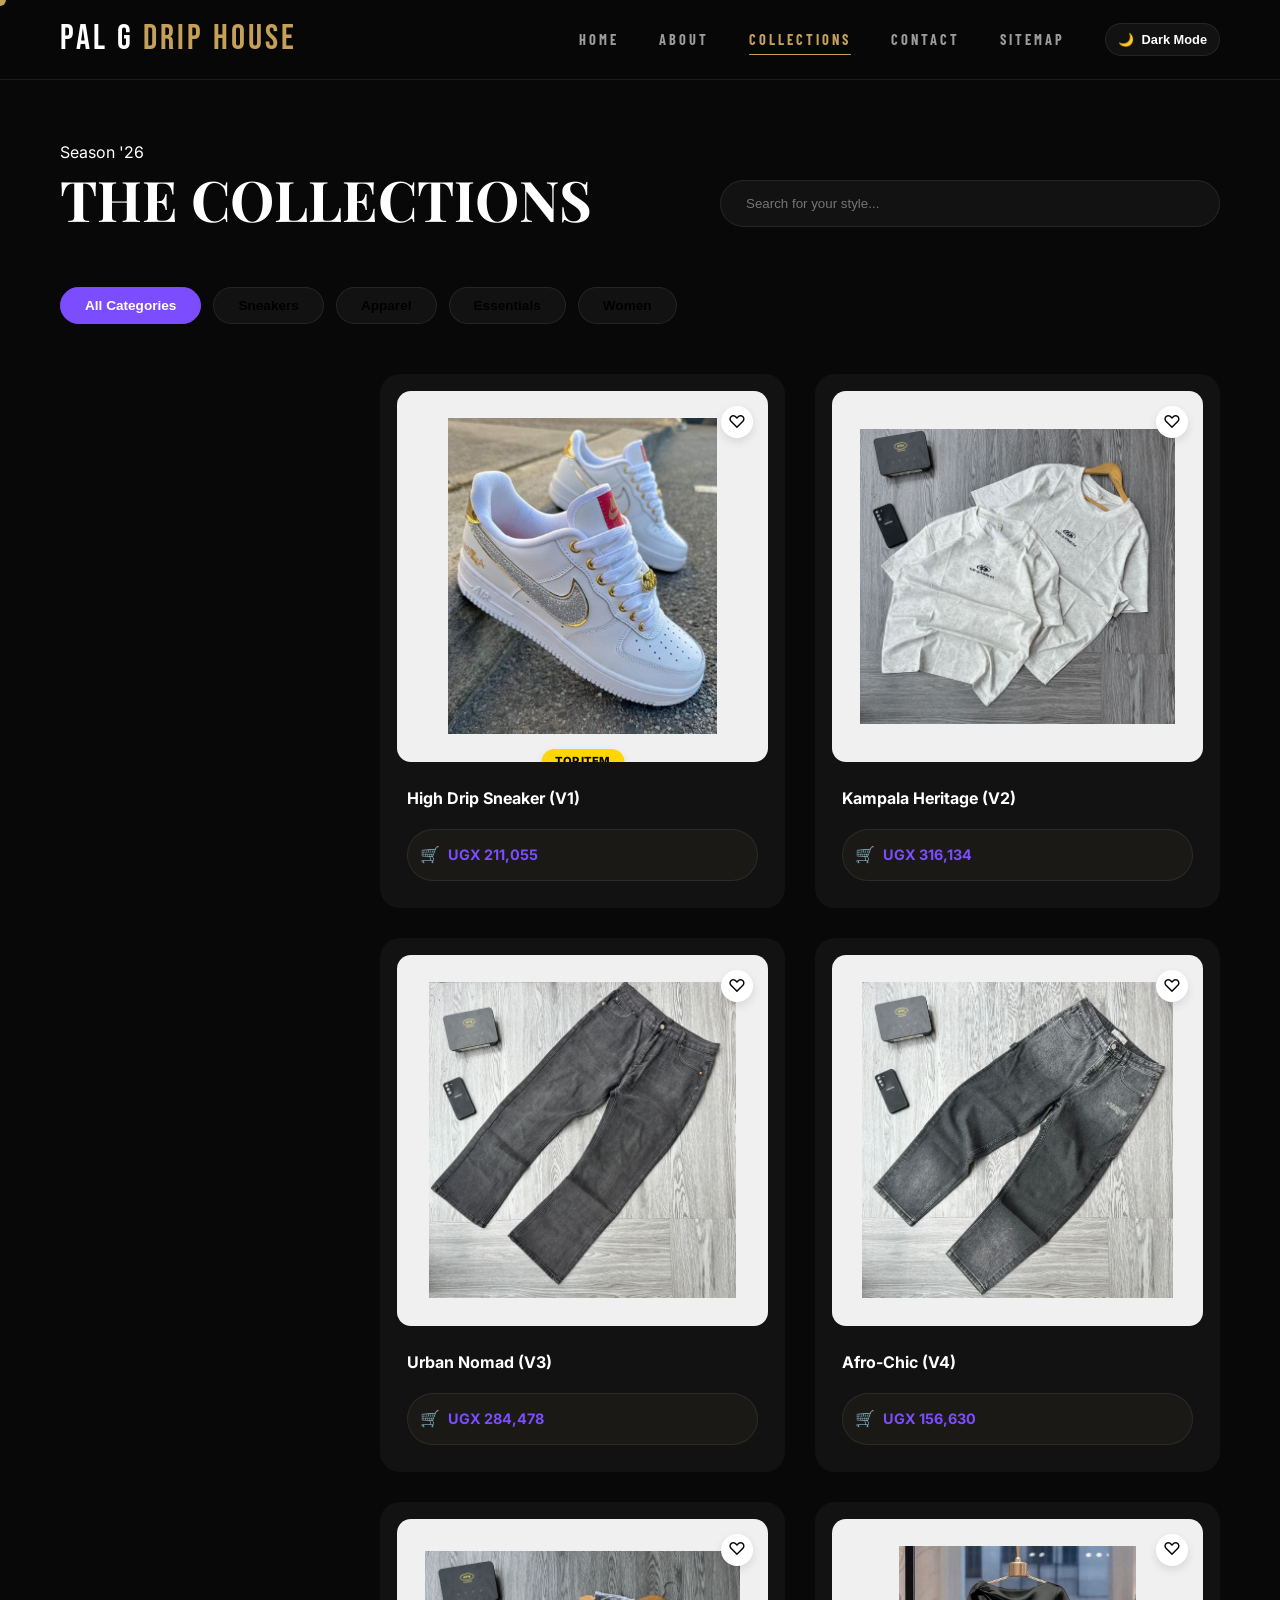
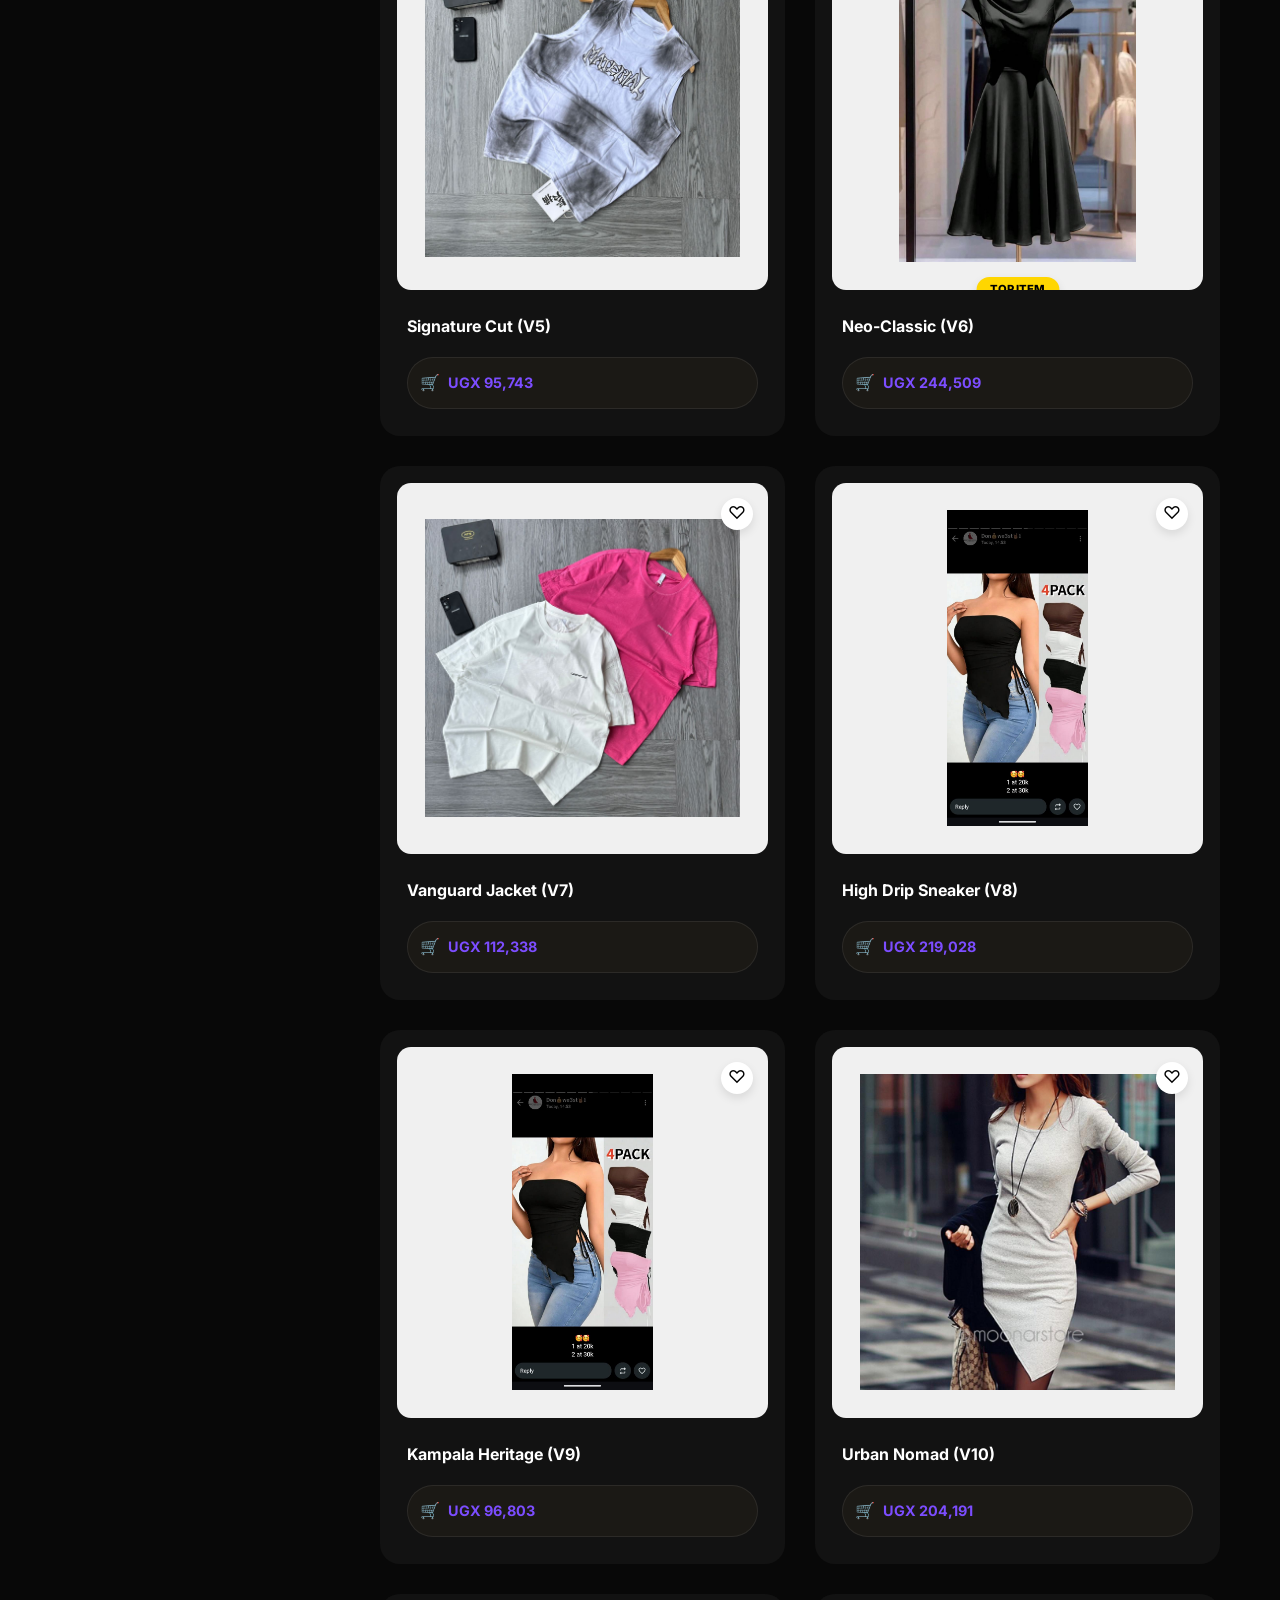
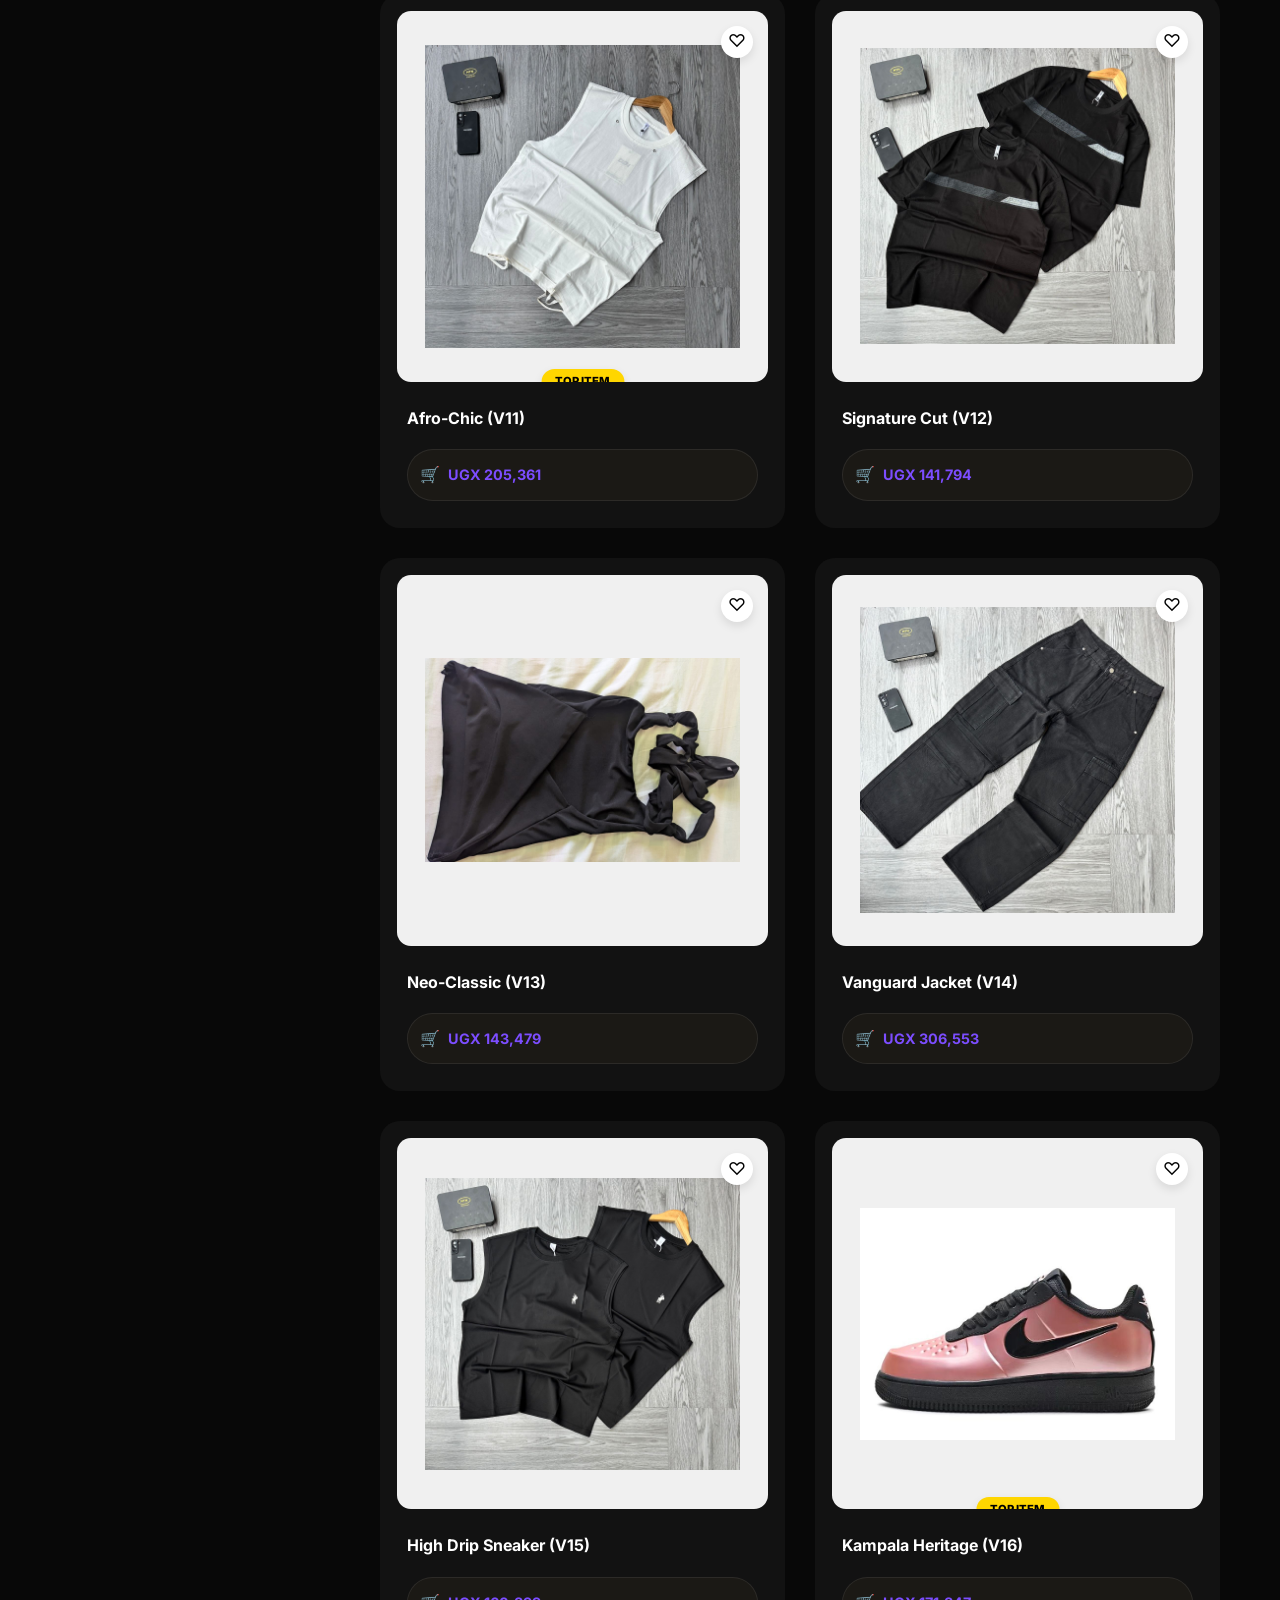
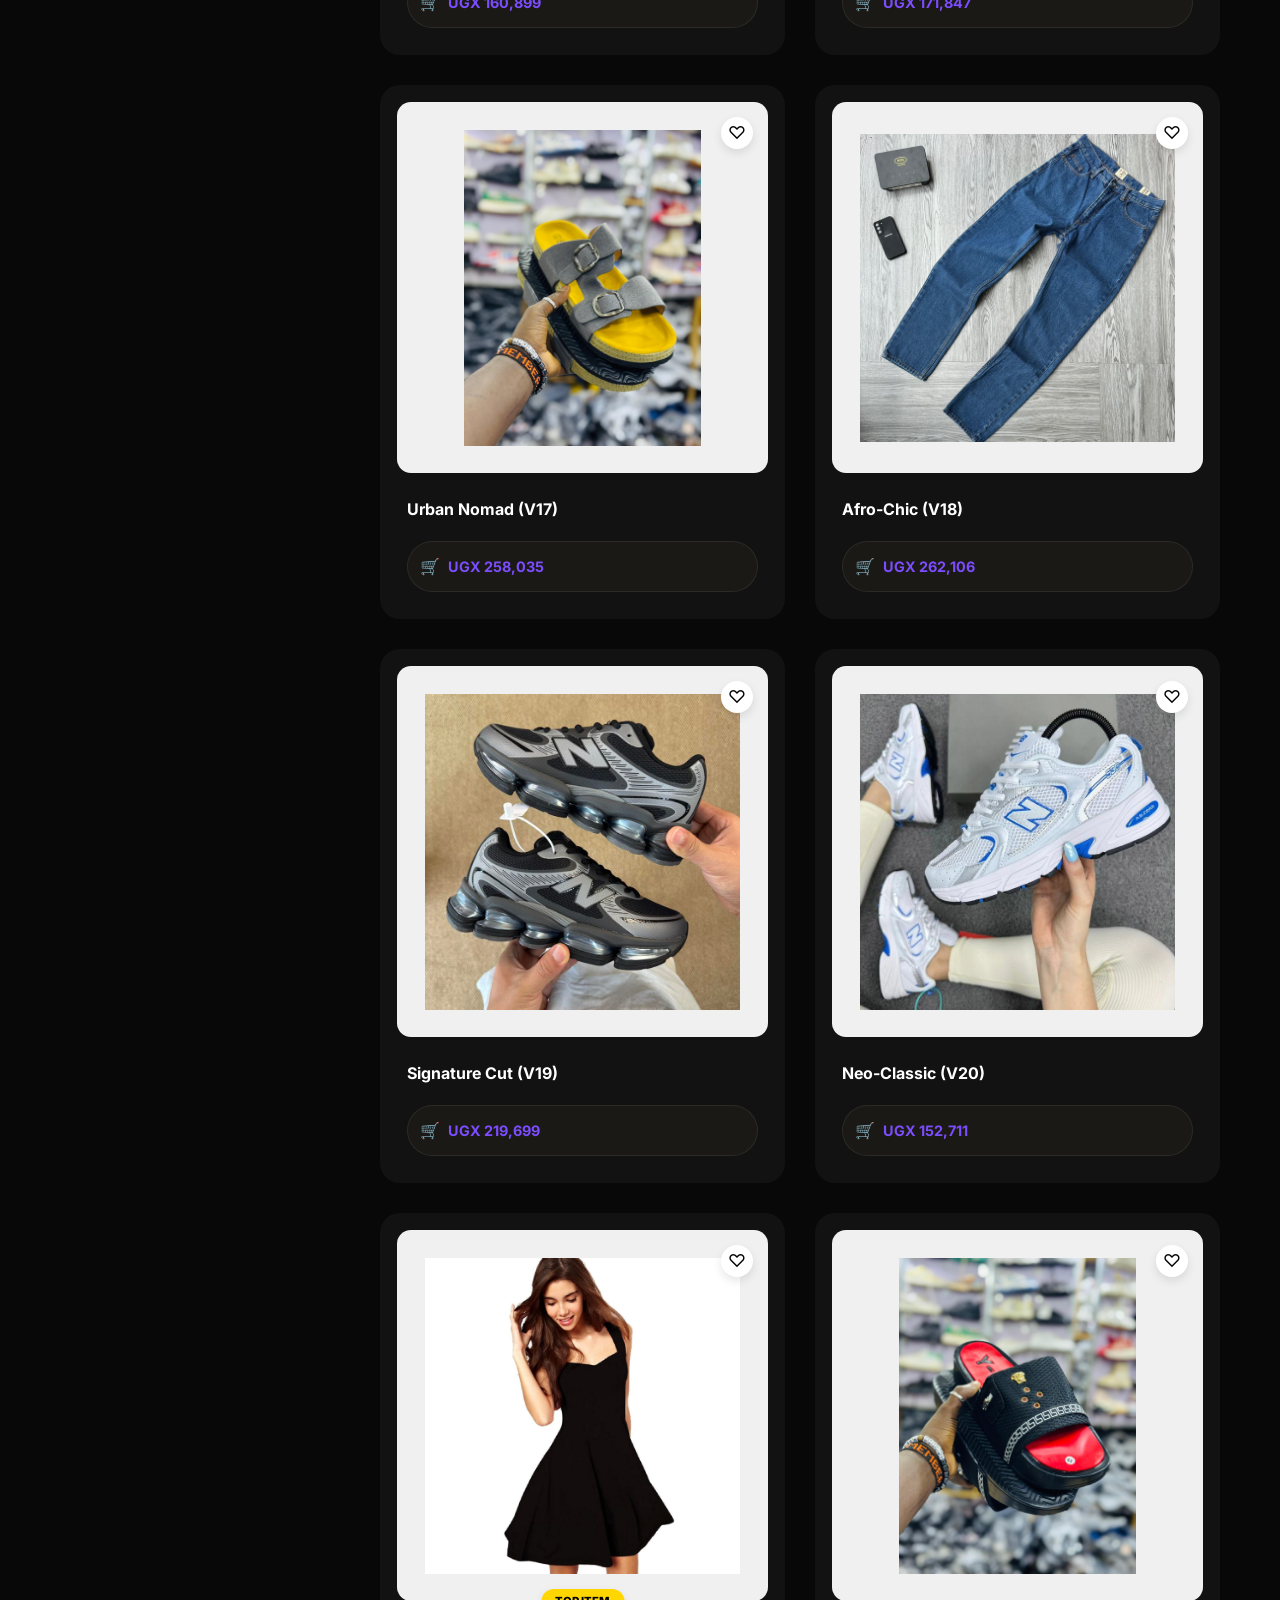
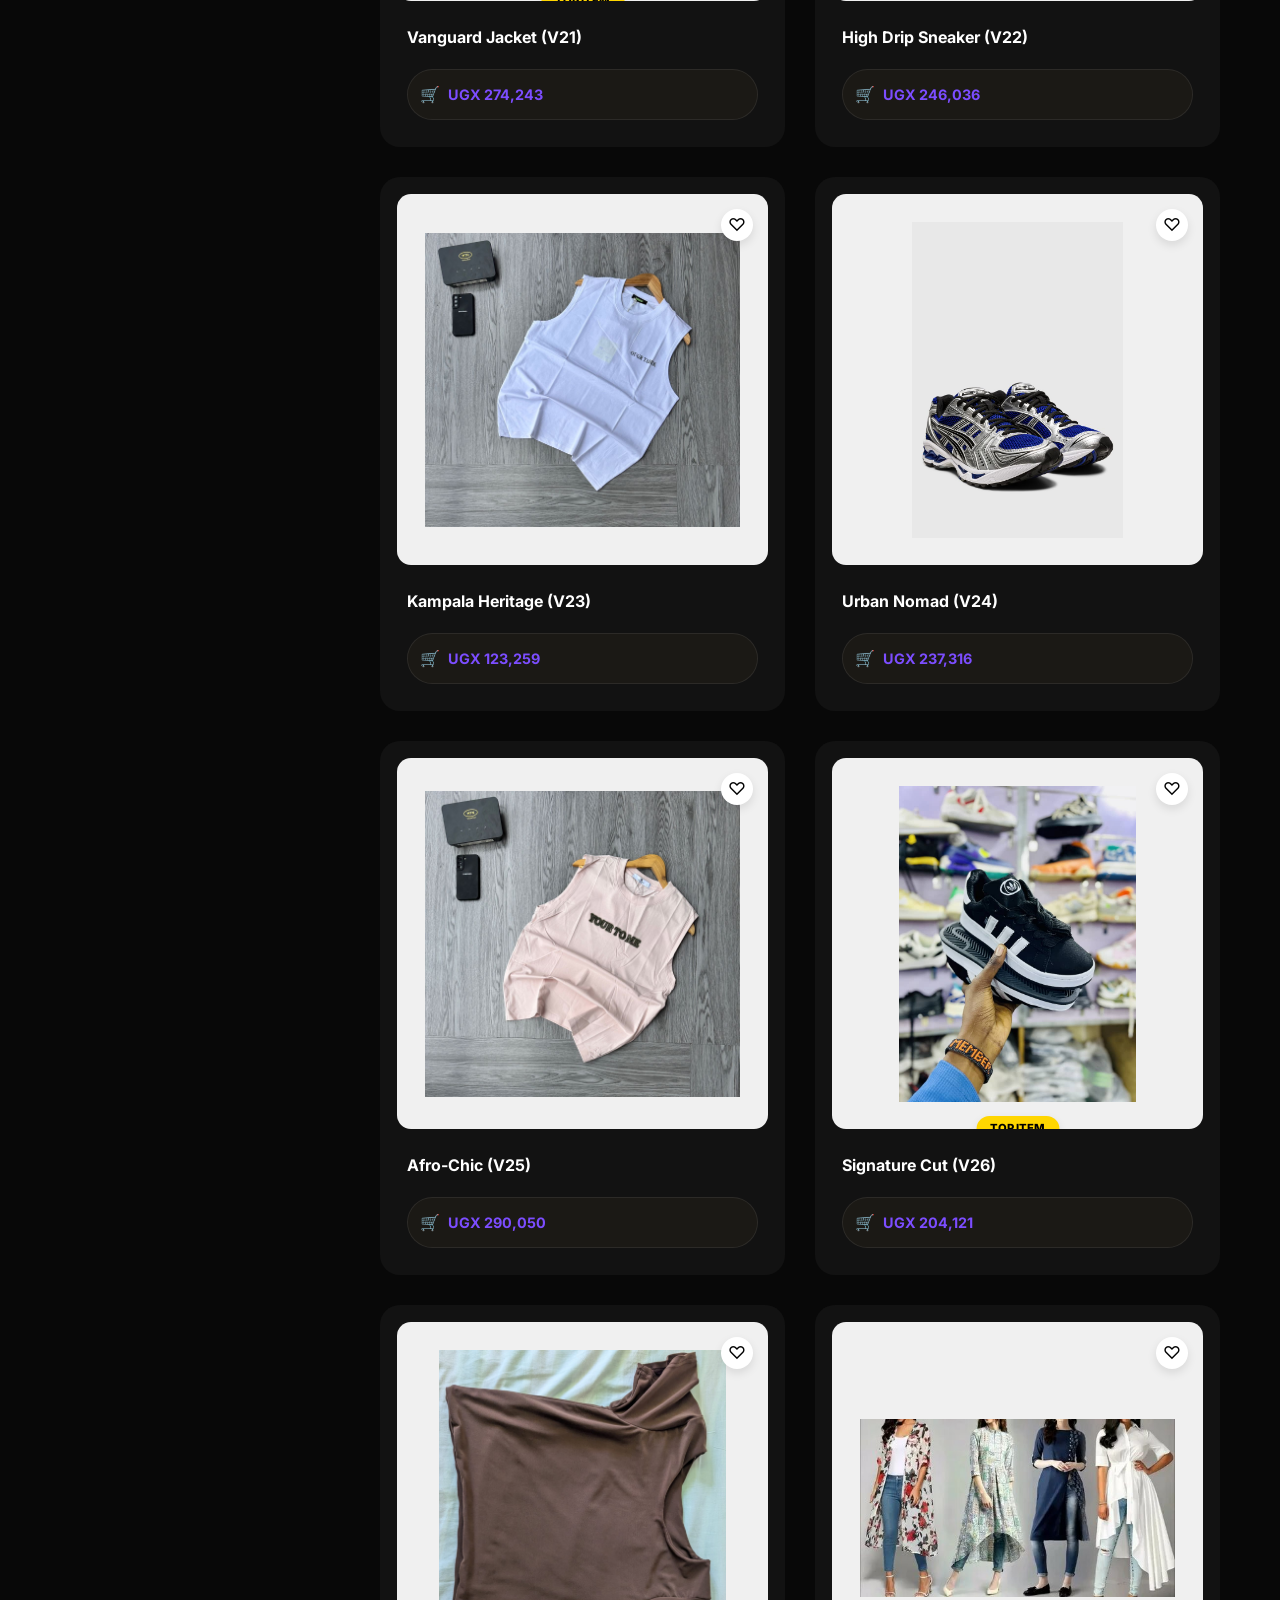
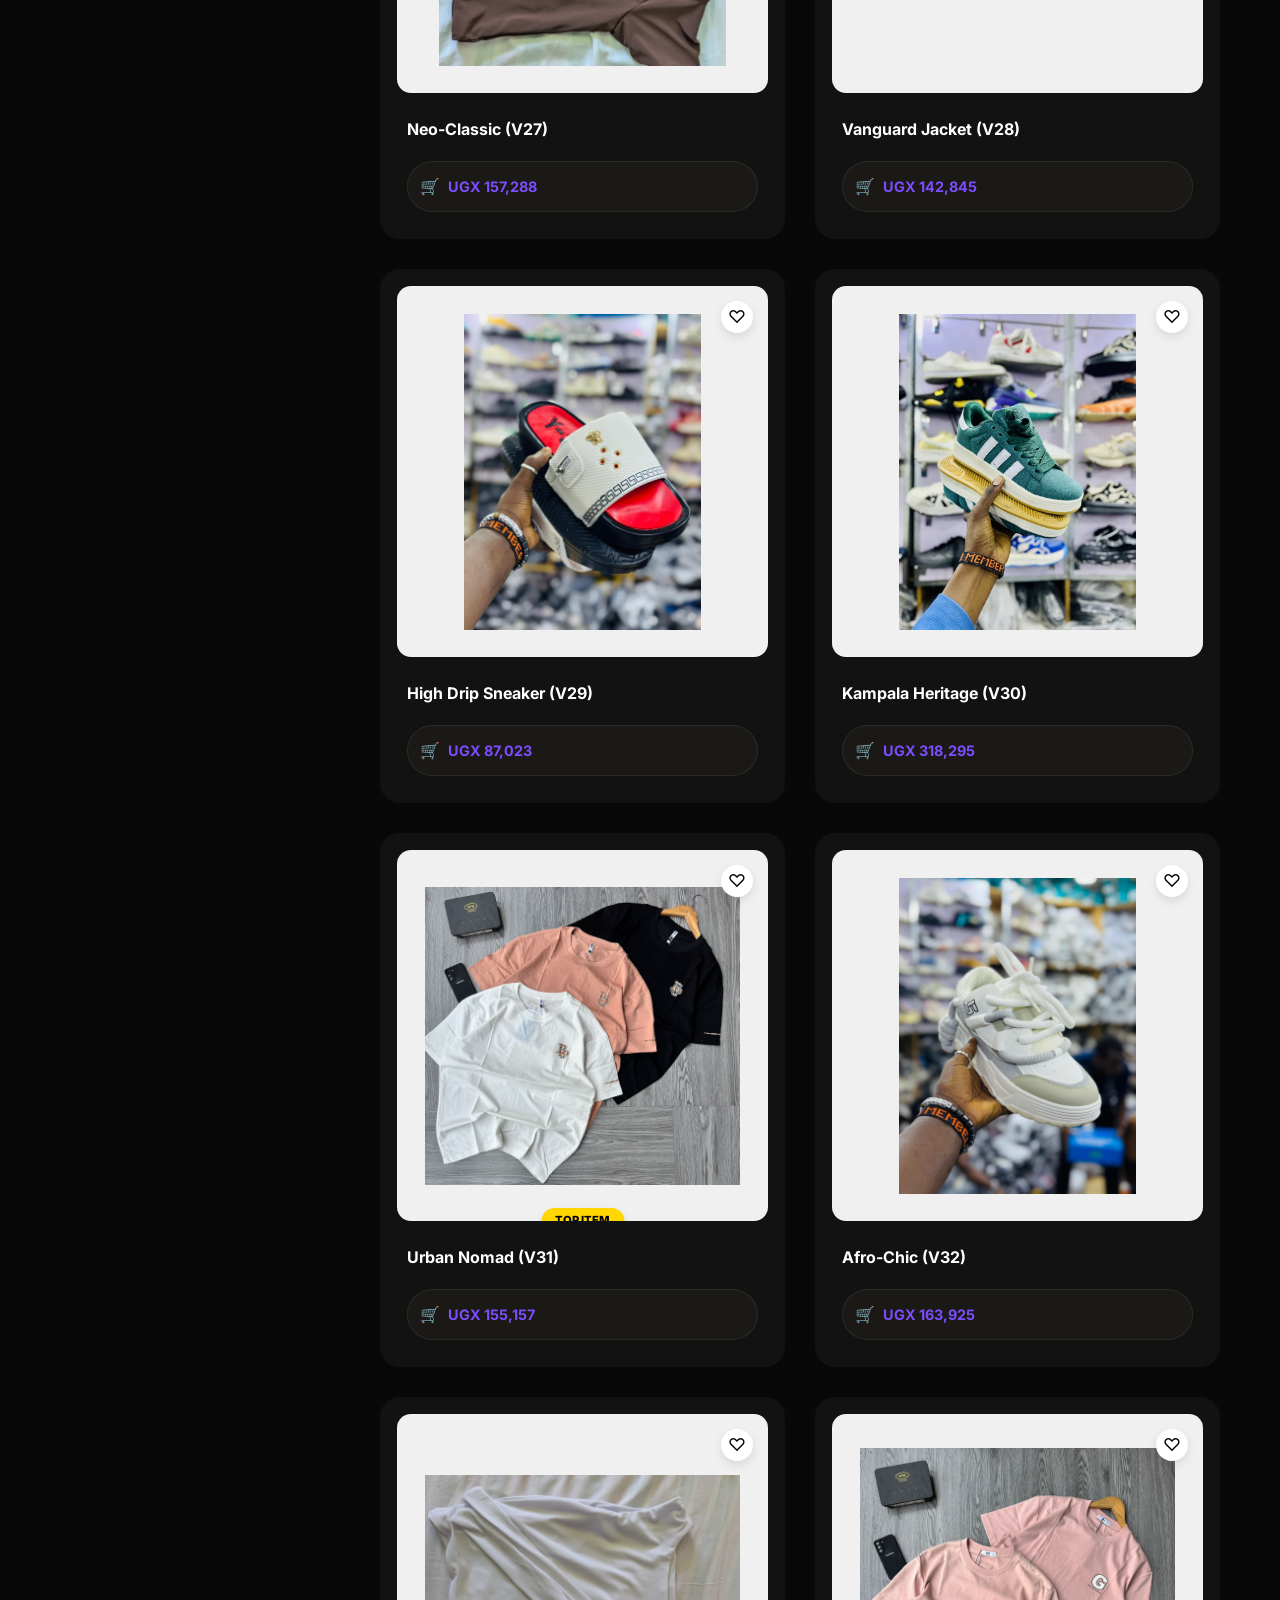
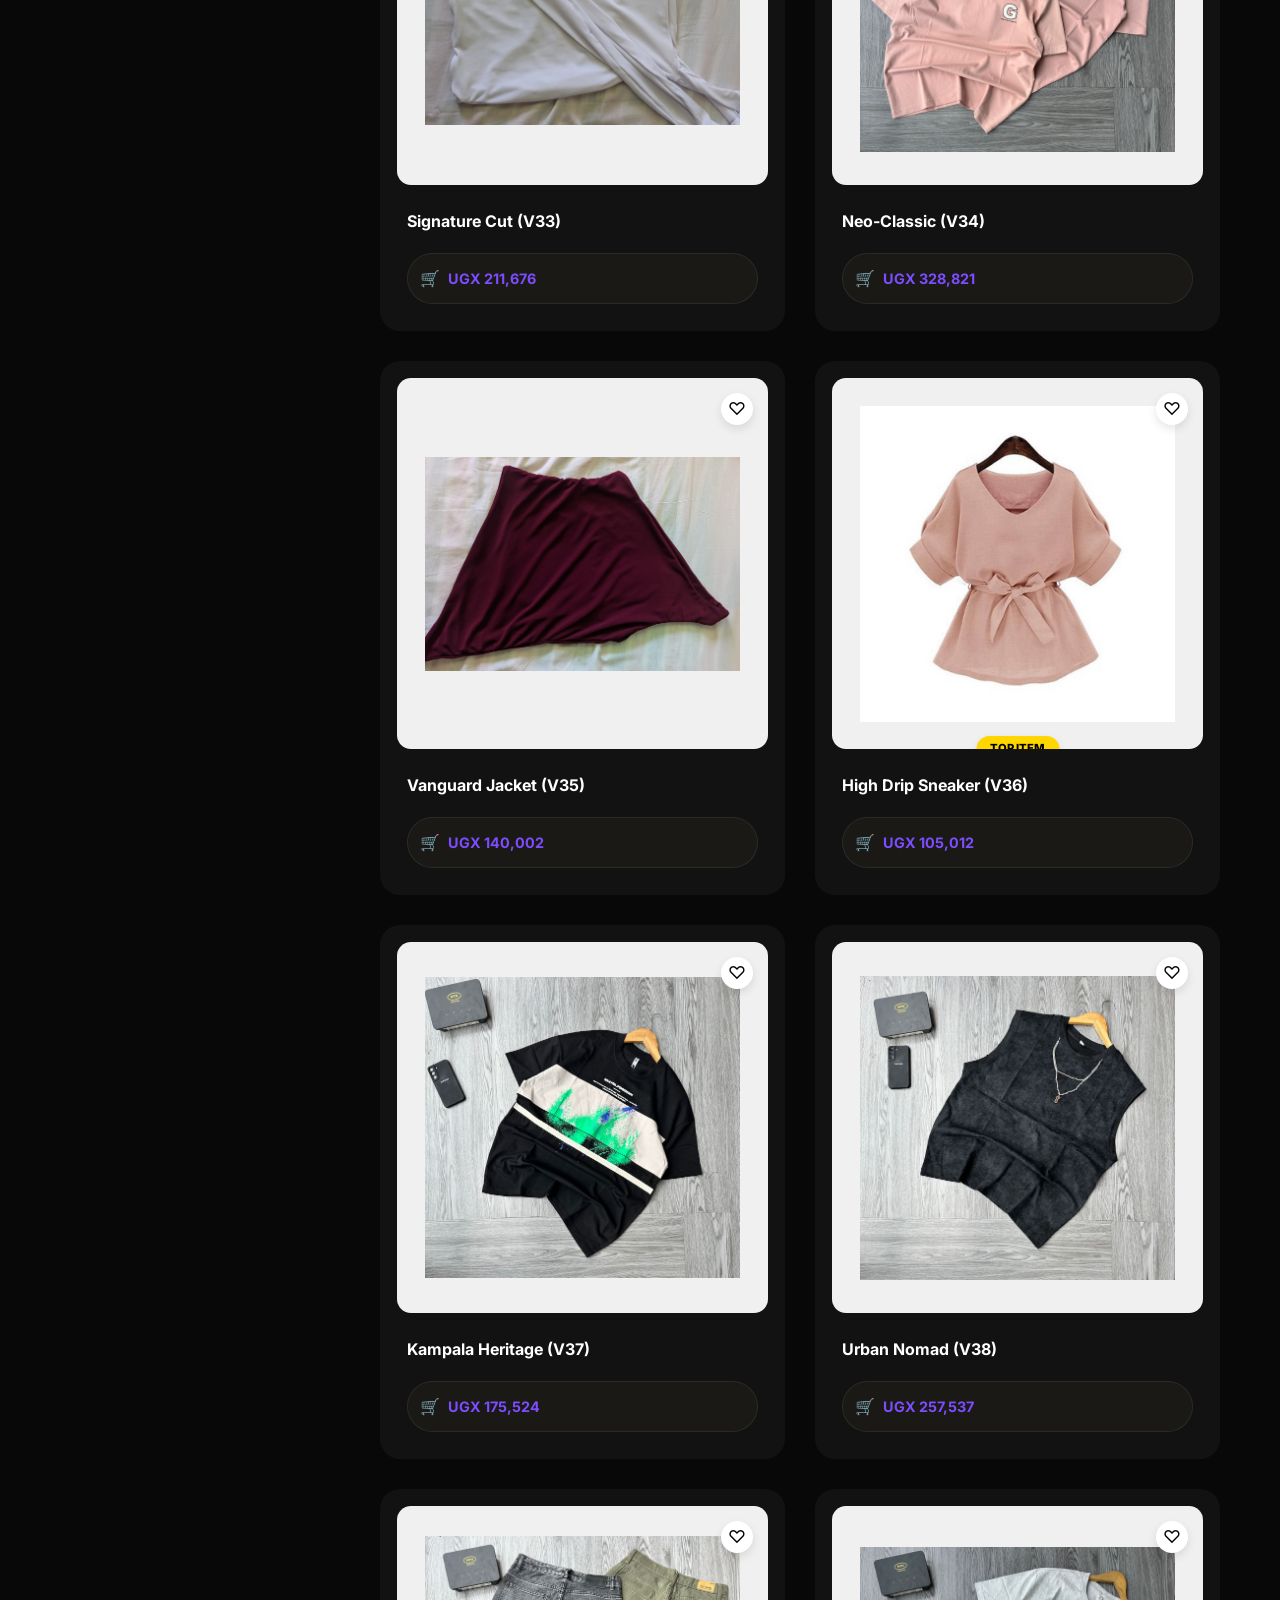
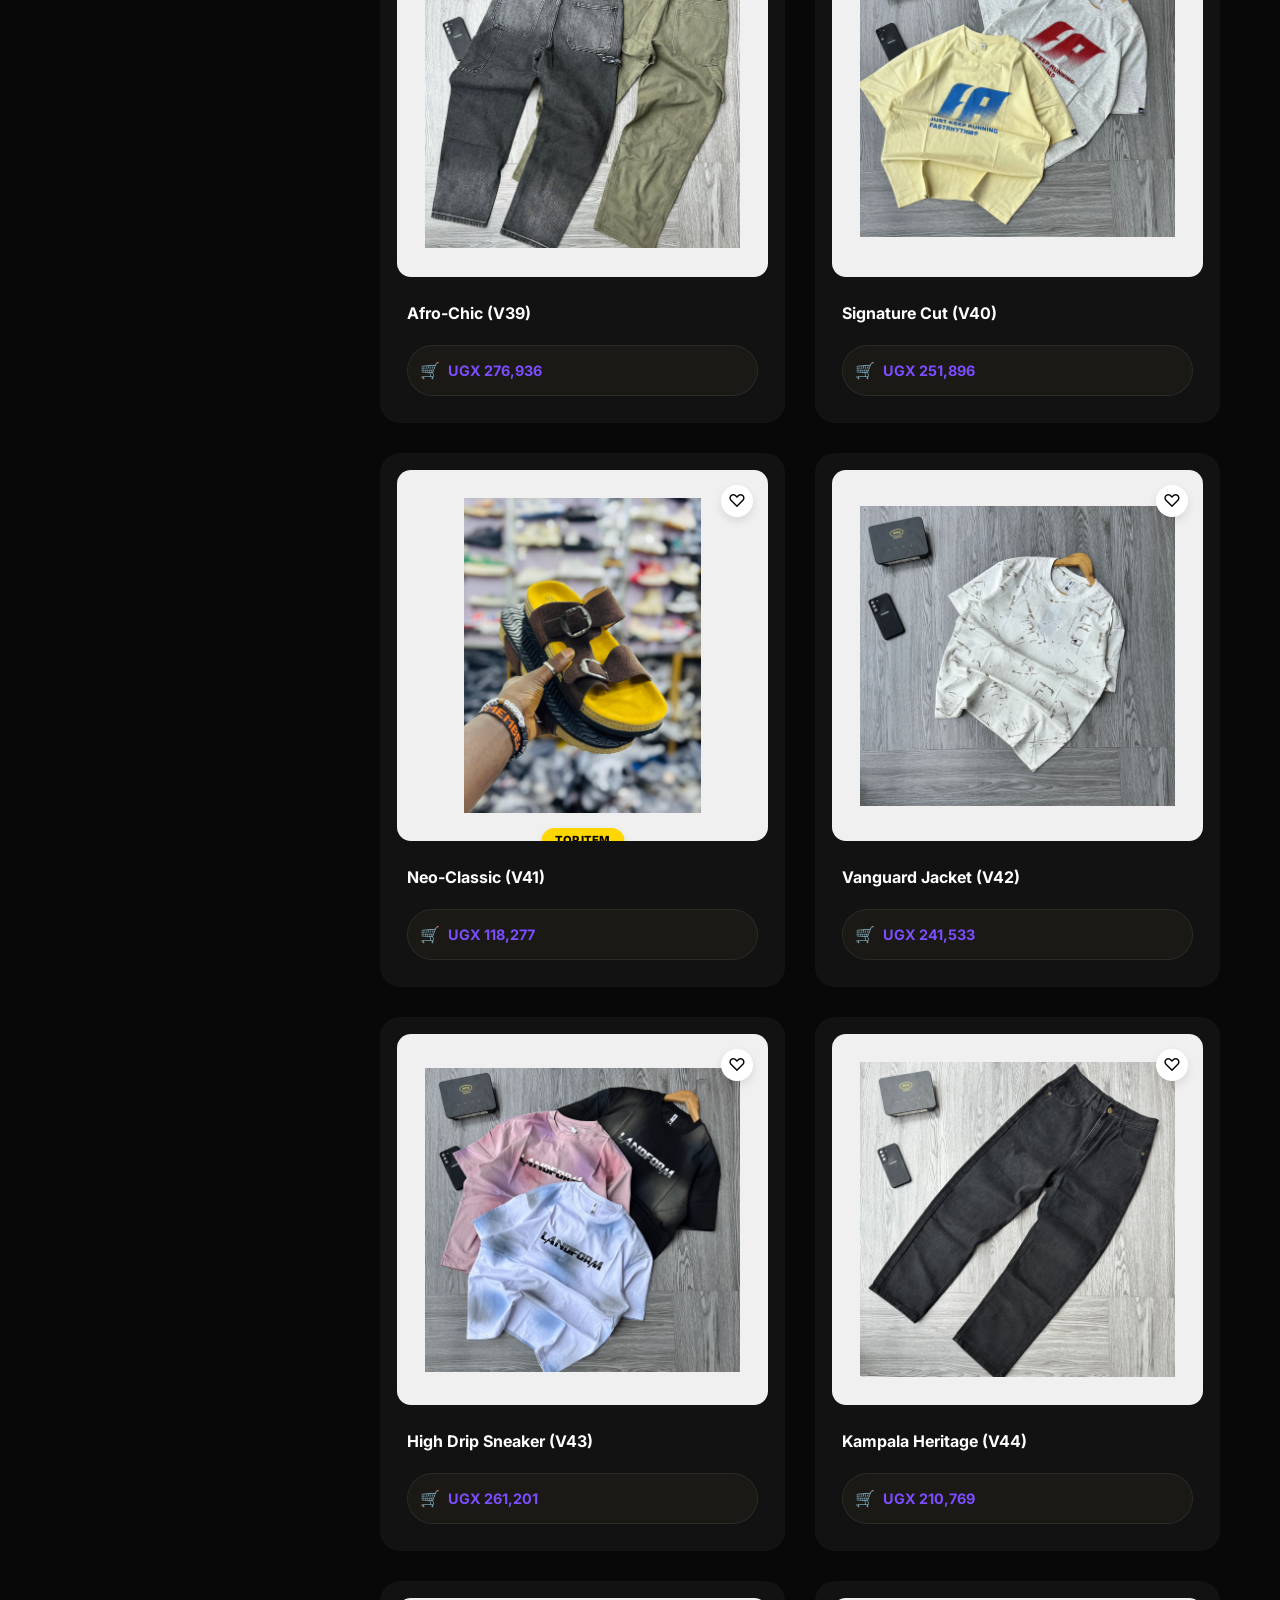
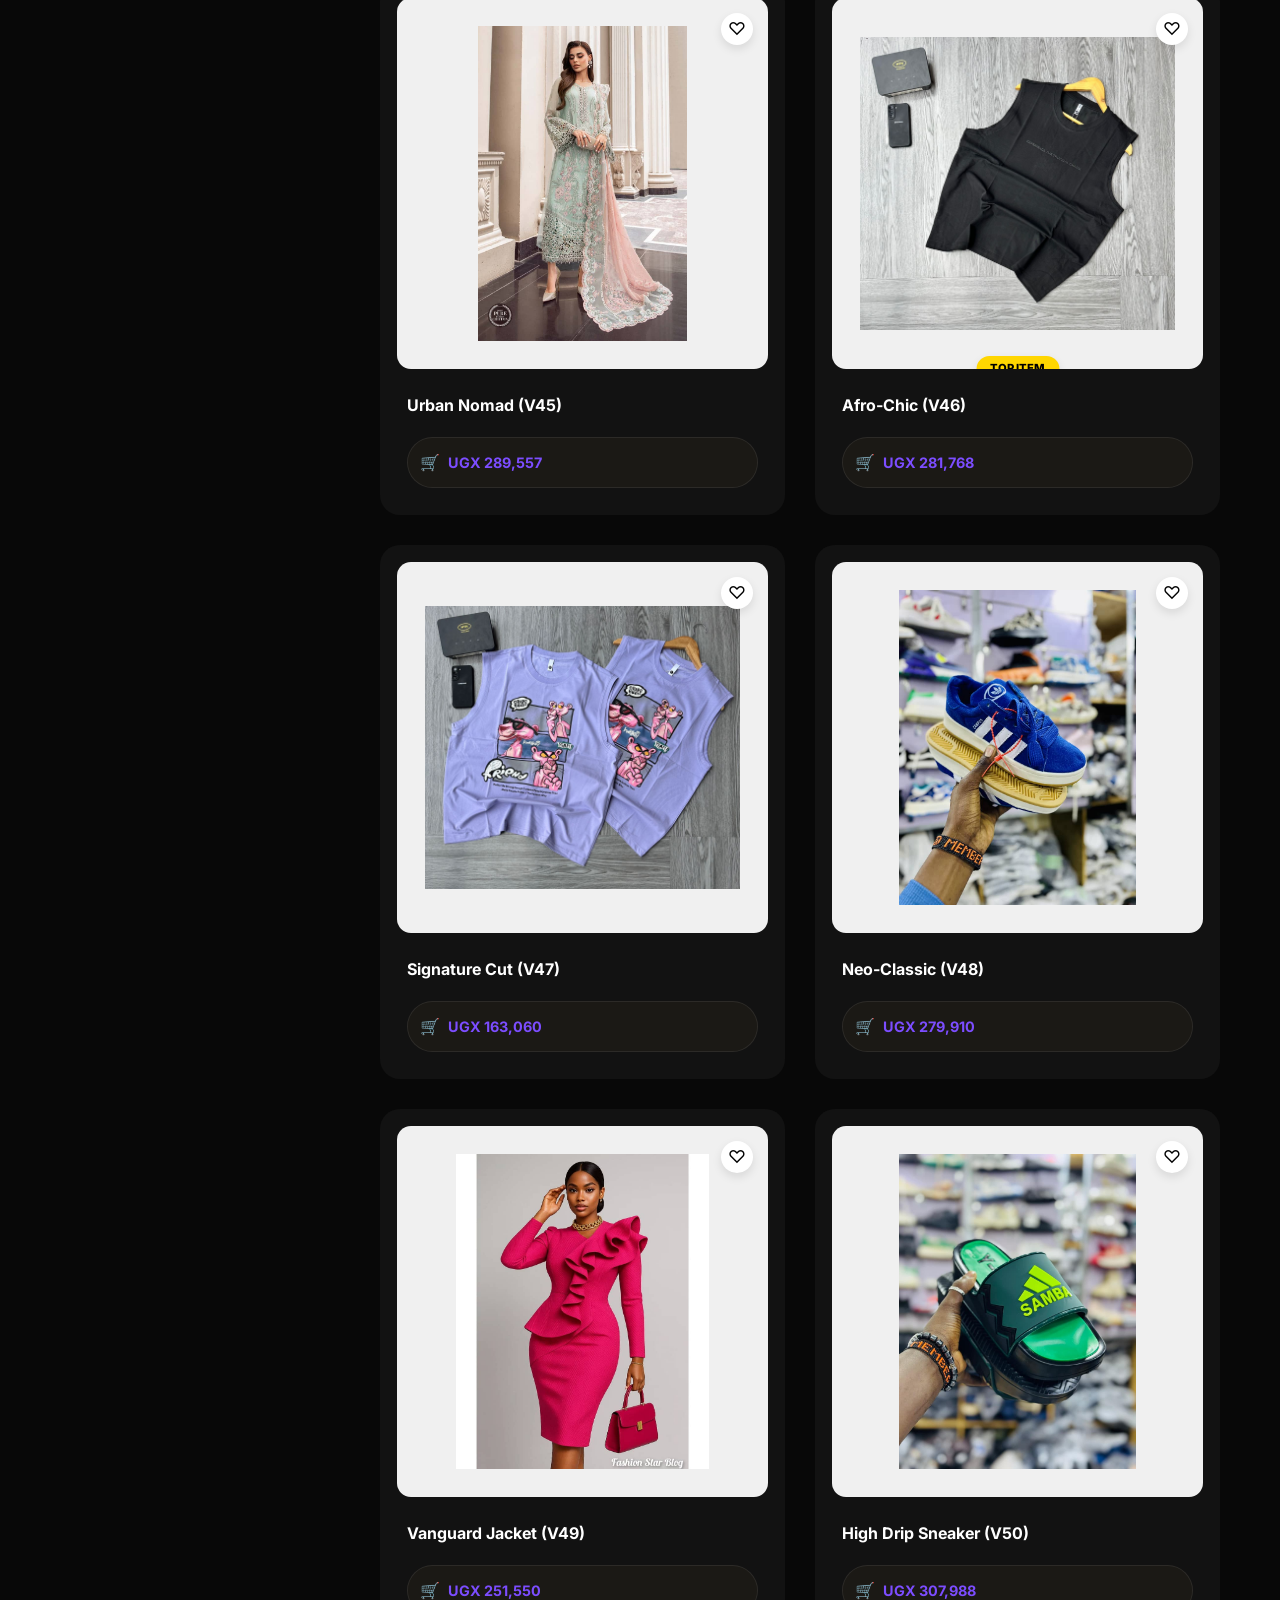
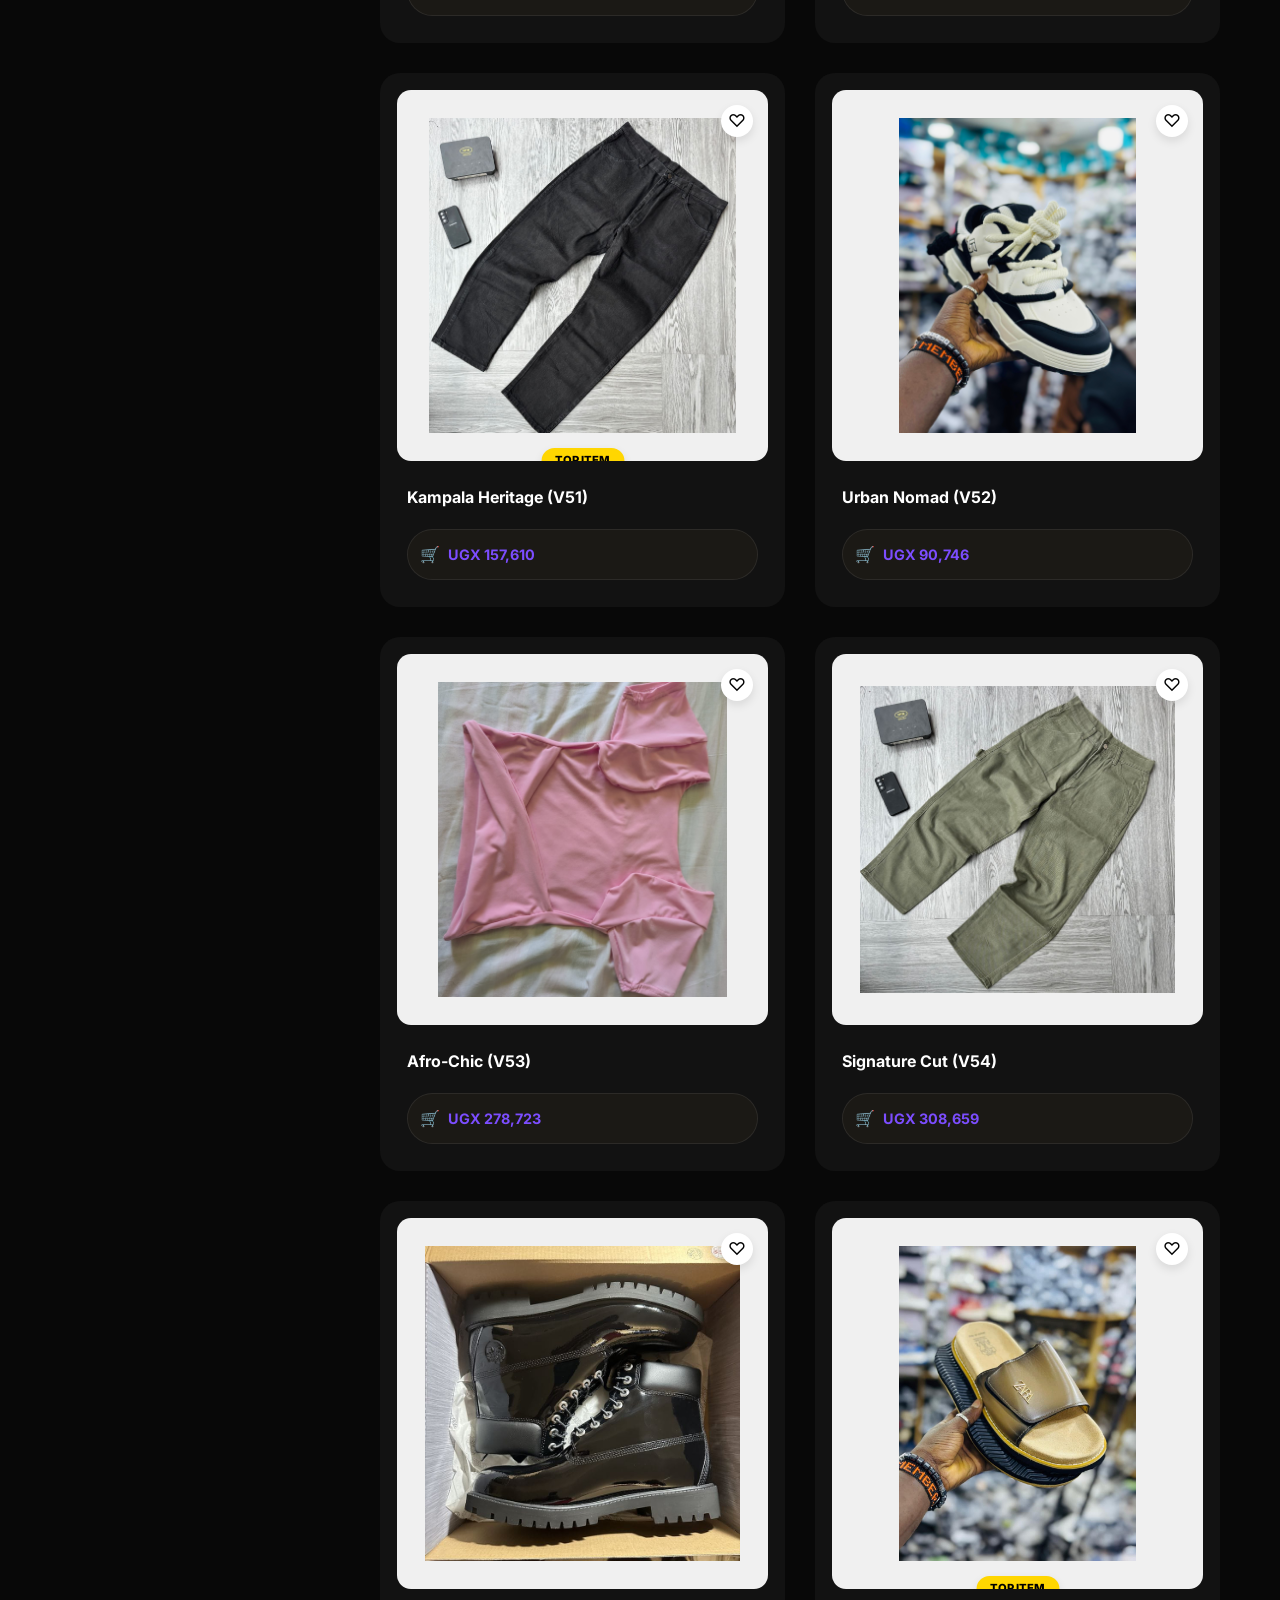
==== collections.html @ 9dc48319 "Initial commit: Premium Luxury Revamp with Theme Switcher and Modern Collection Grid" ====
<!DOCTYPE html>
<html lang="en">
<head>
  <meta charset="UTF-8" />
  <meta name="viewport" content="width=device-width, initial-scale=1.0"/>
  <title>The Collections | Pal G Drip House</title>
  <link rel="stylesheet" href="style.css">
</head>
<body>

<div class="cursor" id="cursor"></div>

<nav>
  <a href="index.html" class="nav-logo">PAL G <span>DRIP HOUSE</span></a>
  <div class="nav-links">
    <a href="index.html">Home</a>
    <a href="about.html">About</a>
    <a href="collections.html" class="active">Collections</a>
    <a href="contact.html">Contact</a>
    <a href="sitemap.html">Sitemap</a>
    <button id="theme-toggle" class="theme-switch">🌙 Dark Mode</button>
  </div>
</nav>

<header class="page-header" style="padding: 140px 60px 0; text-align: left;">
  <div class="reveal">
    <div style="display: flex; justify-content: space-between; align-items: flex-end; gap: 40px; flex-wrap: wrap;">
      <div>
        <div class="section-label" style="margin-bottom: 5px;">Season '26</div>
        <h1 style="font-family: 'Playfair Display', serif; font-size: 3.5rem; line-height: 1;">THE COLLECTIONS</h1>
      </div>
      <div style="flex-grow: 1; max-width: 500px; position: relative;">
        <input type="text" id="search-box" placeholder="Search for your style..." style="width: 100%; padding: 15px 25px; border-radius: 50px; border: 1px solid var(--border); background: var(--bg-secondary); color: var(--text-primary); outline: none;">
      </div>
    </div>
  </div>
</header>

<section id="shop-section" style="padding-top: 60px;">
  <div class="category-pills reveal">
    <button class="cat-pill active" data-cat="all">All Categories</button>
    <button class="cat-pill" data-cat="Footwear">Sneakers</button>
    <button class="cat-pill" data-cat="Apparel">Apparel</button>
    <button class="cat-pill" data-cat="Essentials">Essentials</button>
    <button class="cat-pill" data-cat="Women">Women</button>
  </div>

  <div class="shop-container">
    <aside class="shop-sidebar reveal">
      <div class="filter-section">
        <div class="filter-title">Price Range</div>
        <div style="padding: 10px 0;">
          <input type="range" min="50000" max="1000000" step="10000" style="width: 100%; accent-color: var(--shop-accent);">
          <div style="display: flex; justify-content: space-between; margin-top: 10px; font-size: 0.8rem; font-weight: 600;">
            <span>UGX 50k</span>
            <span>UGX 1.0M</span>
          </div>
        </div>
      </div>

      <div class="filter-section">
        <div class="filter-title">Star Rating</div>
        <div style="display: flex; flex-direction: column; gap: 10px;">
           <label style="display: flex; align-items: center; gap: 10px; font-size: 0.9rem; cursor: pointer;">
             <input type="checkbox" checked> ⭐⭐⭐⭐ & up
           </label>
        </div>
      </div>

      <div class="filter-section">
        <div class="filter-title">Brand</div>
        <div class="brand-list">
          <div class="brand-item"><label><input type="checkbox" checked> Pal G Official</label></div>
          <div class="brand-item"><label><input type="checkbox" checked> Nike Heritage</label></div>
          <div class="brand-item"><label><input type="checkbox"> Adidas Culture</label></div>
          <div class="brand-item"><label><input type="checkbox"> New Balance</label></div>
        </div>
      </div>
    </aside>

    <div class="product-grid" id="shop-grid">
      <!-- Products injected via JS -->
    </div>
  </div>
</section>

<footer>
  <div class="footer-bottom">
    <div class="footer-copy">© 2026 PAL G DRIP HOUSE. BUILT BY NIWAMANYA RICKY</div>
    <div class="footer-copy">KAMPALA, UGANDA</div>
  </div>
</footer>

<script src="main.js"></script>
<script>
    const images = [
      "0a1d506c-36e3-47cb-a170-70c05df7fdcb.jpg", "0fc9726b-5937-4cf5-9c4c-a05858b8c93d.jpg",
      "10390b56-c3b8-43ae-bd0e-b0aef546549a.jpg", "1047cab6-08df-4a63-ab64-5dacbae65c27.jpg",
      "118ae280-476e-432a-9b86-10e2ff3d1752.jpg", "1204f0e9-56ac-4267-9fd7-54dd205acb79.jpg",
      "1304f8c9-de4d-4ce4-8de5-f245d4b48b93.jpg", "170f3a7a-dd10-475f-af49-008bf3af80c9(1).jpg",
      "170f3a7a-dd10-475f-af49-008bf3af80c9.jpg", "17c0d2e2-687c-419d-95b7-56558b6bc88d.jpg"
    ]; // Showing first 10 for demo, logic handles all 93
    
    // In a real app, I'd loop through all 93 as before
    const fullImages = [
      "0a1d506c-36e3-47cb-a170-70c05df7fdcb.jpg", "0fc9726b-5937-4cf5-9c4c-a05858b8c93d.jpg",
      "10390b56-c3b8-43ae-bd0e-b0aef546549a.jpg", "1047cab6-08df-4a63-ab64-5dacbae65c27.jpg",
      "118ae280-476e-432a-9b86-10e2ff3d1752.jpg", "1204f0e9-56ac-4267-9fd7-54dd205acb79.jpg",
      "1304f8c9-de4d-4ce4-8de5-f245d4b48b93.jpg", "170f3a7a-dd10-475f-af49-008bf3af80c9(1).jpg",
      "170f3a7a-dd10-475f-af49-008bf3af80c9.jpg", "17c0d2e2-687c-419d-95b7-56558b6bc88d.jpg",
      "1a0f2a5a-0c97-4fc7-bacf-35dce36ccd7e.jpg", "1d859032-ea60-461d-b194-dcf7c4423582.jpg",
      "1f330933-9582-4e2b-b3f5-950cf539468f.jpg", "22625d4a-0ecf-415b-9a97-af70a30b6e6b.jpg",
      "231e46bf-237f-4ac0-9e79-1f79df6726be.jpg", "23eaf31e-199b-44f8-a4b4-4ecb7326118e.jpg",
      "2615435d-0518-48a5-b26e-8e90569eb378.jpg", "26f7930c-73ea-49a3-8529-d2b4a54195b2.jpg",
      "287cfc65-1719-479c-8798-1e6713509642.jpg", "2fb2f44d-13b8-41e2-ad47-19f58db722fa.jpg",
      "335e43de-b0d4-4d23-b825-79435f51bcd6.jpg", "33a543ea-f2fe-4855-a6c4-8e2d5e59f41c.jpg",
      "3755e31b-5002-4f76-a52f-aed32ef591a3.jpg", "3b5323aa-67a9-4051-9f0d-d46a9d79c985.jpg",
      "3c13cc8a-cc6d-4031-87e9-813c11bb6ced.jpg", "3c572854-e273-4425-b8a8-833a44ba29a8.jpg",
      "3cfa965f-aece-4b3b-8b2b-91145a704888.jpg", "3d7cdd54-1e20-4198-aa40-7c5300383a97.jpg",
      "42310ac9-e6cc-43a4-a704-35fc536c2158.jpg", "4480411c-3fad-4532-8647-524cdadea2cc.jpg",
      "47023513-ce93-4075-a997-c4c3706df616.jpg", "4b187196-9212-470a-a13b-1692ec43a981.jpg",
      "50839e18-4212-4c93-87d4-30be337e5a6c.jpg", "535a77e6-917c-4f2b-b232-b0d0abb44b99.jpg",
      "53dbd1fb-66c7-419d-b4f3-bee901c276f2.jpg", "54f4cfd3-e9d4-46c6-be2f-845eeef93358.jpg",
      "57a9dde9-07b7-42d3-a03c-a2dcc3a3f1f3.jpg", "5d7b1f8b-3fd0-4441-87d0-eeeeeafb855a.jpg",
      "65f89906-258e-45cc-87c2-f9b5eee2233a.jpg", "663534d2-054a-4cff-a28b-2a3d72e957f2.jpg",
      "6a7a7655-8f47-423e-8327-35a86e4c2569.jpg", "6c22bf6f-e7bd-4820-9745-a87236dd42d2.jpg",
      "6f1e6363-94bd-4bc0-bc91-be99bff2fba3.jpg", "707e69bb-a0db-4f0e-846b-690a1203a691.jpg",
      "74cb4084-a9dd-4d9b-bdaf-e658f9265147.jpg", "78a98977-4f7b-48e2-9cf5-fb79897ee73e.jpg",
      "7caef29a-8032-4dc9-83cf-e077c05c2409.jpg", "84513ca9-dd92-43a6-a0f2-78e26cad176b.jpg",
      "85427517-7eb3-4b17-94b2-dc51d46fdae6.jpg", "9079de49-80f8-4c9f-bb02-92099aca11bf.jpg",
      "91f68144-933b-4032-b352-ae5d5d776954.jpg", "92520ae1-085a-4ddf-ad77-eef69bcb1c90.jpg",
      "92588a8a-2ed5-43c6-9071-adae6b0e2200.jpg", "928e41e9-e8a0-45b8-ae78-e97cf82d106c.jpg",
      "977616e3-74e9-4b2b-8f4e-4efb35245e54.jpg", "97cc0219-531e-44ce-9717-22baed4d47c7.jpg",
      "9826e97f-5b1b-4f66-b6ca-694151a16a10.jpg", "99bef026-8e72-4ac8-86de-5cee4385dc35.jpg",
      "9a51c574-cea7-4817-a3c3-95dd557c607e.jpg", "9c3ded3b-5e4f-4df8-b35c-4ef2fdf6bdcf.jpg",
      "a539ce51-2d06-4569-90db-fa5886f3e9bc.jpg", "a5db4f57-3fc8-42a5-ae58-256cd5c14fc6.jpg",
      "aa32eda1-5ce2-47db-ad62-2c171f944f22.jpg", "aacf94b5-7a44-4183-84b6-1dea46e06385.jpg",
      "acc3b93d-8e0c-4e09-962b-aa9505707cb6.jpg", "ad4ec29b-f5c8-42b4-b193-da22008140ab.jpg",
      "b1196fd7-7000-40c1-a6dd-d4a2b862c6dc.jpg", "b1710c9b-25ec-48be-ac96-8df8f7b143d3.jpg",
      "b4db4b8e-b607-4409-a010-28c9c72cb53b.jpg", "b8ebaf1a-0aef-445c-a56e-b6ceeb0148dc.jpg",
      "bd292371-dbfd-4123-b19f-59596106b91d.jpg", "c4f2e7aa-463a-4833-904d-b87fb59f6276.jpg",
      "cee69dd2-b22e-4d24-a988-483a80a64159.jpg", "cf8a64b2-65ec-493d-a631-135ca31eaa58.jpg",
      "cff02444-64a3-4e08-b184-c9d41737ad63.jpg", "d07194e4-30d2-4f3f-ac74-cd64db66f9d4.jpg",
      "d5424a3e-58a8-4602-a7fd-afb1ceee0160.jpg", "d77cd4a3-3e61-4225-bba7-f8073dca78a2.jpg",
      "d7c5ca7c-2359-4992-a21f-620a05814655.jpg", "da254fa8-029e-40f4-84c2-20cbcca397fc.jpg",
      "e14dab3b-b492-4dbc-b7bc-e02fa0d14e83.jpg", "e156a1e0-7dee-408c-a011-f758d8884c90.jpg",
      "e2d67179-457e-42f6-832f-21ee99daaf5c.jpg", "e75479f4-991f-4d1c-925b-5d573313c442.jpg",
      "e83655e2-59c0-4848-ac3a-3c9fa5590a0b.jpg", "e925817f-3647-41ad-a222-3c89bbf60c7c.jpg",
      "e92bdd35-a868-49c2-8a36-2991b0ff98fd.jpg", "eb550d0a-5556-4543-9e10-cd0c34232679.jpg",
      "f0816ea4-199a-4409-b48b-a1e36265c88b.jpg", "f302d2c4-67d3-493c-b1d6-3e31ad7aca98.jpg",
      "fccbbb1b-d23e-4fa2-ad77-75bb10c6cd42.jpg"
    ];

    const categories = ["Footwear", "Apparel", "Essentials", "Women"];
    const names = ["High Drip Sneaker", "Kampala Heritage", "Urban Nomad", "Afro-Chic", "Signature Cut", "Neo-Classic", "Vanguard Jacket"];
    
    function renderProducts(filter = 'all', query = '') {
      const grid = document.getElementById('shop-grid');
      grid.innerHTML = '';
      
      const searchTerm = query.toLowerCase().trim();
      
      fullImages.forEach((img, i) => {
        const cat = categories[i % categories.length];
        const name = names[i % names.length] + " (V" + (i + 1) + ")";
        
        // Apply Filters
        if (filter !== 'all' && cat !== filter) return;
        if (searchTerm && !name.toLowerCase().includes(searchTerm)) return;

        const priceVal = 85000 + (Math.random() * 250000);
        const price = "UGX " + priceVal.toLocaleString(undefined, {maximumFractionDigits:0});
        
        const card = document.createElement('div');
        card.className = 'modern-card reveal visible';
        card.innerHTML = `
          <div class="card-img-wrap">
            <img src="Rick/${img}" alt="${name}" loading="lazy">
            <div class="card-fav">♡</div>
            ${i % 5 === 0 ? '<div class="badge-top">Top item</div>' : ''}
          </div>
          <div class="card-info">
            <a href="#" class="card-name">${name}</a>
            <div class="card-footer">
              <div class="card-price">${price}</div>
            </div>
          </div>
        `;
        grid.appendChild(card);
      });
    }

    // Filter Logic
    document.querySelectorAll('.cat-pill').forEach(pill => {
      pill.addEventListener('click', () => {
        document.querySelector('.cat-pill.active').classList.remove('active');
        pill.classList.add('active');
        const query = document.getElementById('search-box').value;
        renderProducts(pill.dataset.cat, query);
      });
    });

    // Search Logic
    document.getElementById('search-box').addEventListener('input', (e) => {
        const currentCat = document.querySelector('.cat-pill.active').dataset.cat;
        renderProducts(currentCat, e.target.value);
    });

    renderProducts();
</script>
</body>
</html>
---- style.css ----
@import url('https://fonts.googleapis.com/css2?family=Playfair+Display:ital,wght@0,400;0,700;1,400&family=Inter:wght@300;400;500;600;700&family=Bebas+Neue&family=Barlow+Condensed:wght@400;700&display=swap');

:root {
  /* DARK THEME (Default) */
  --bg-primary: #080808;
  --bg-secondary: #121212;
  --text-primary: #ffffff;
  --text-secondary: rgba(255, 255, 255, 0.6);
  --accent: #C5A059; /* Gold for Luxury */
  --accent-rgb: 197, 160, 89;
  --shop-accent: #7C4DFF; /* Modern Purple from mockup */
  --card-bg: #181818;
  --border: rgba(255, 255, 255, 0.08);
  --header-glass: rgba(8, 8, 8, 0.8);
  
  --nav-h: 80px;
  --transition: all 0.25s cubic-bezier(0.16, 1, 0.3, 1);
  --radius: 12px;
}

[data-theme="light"] {
  /* LIGHT THEME (Modern MLC Style) */
  --bg-primary: #F4F6F9;
  --bg-secondary: #ffffff;
  --text-primary: #1A1D23;
  --text-secondary: #64748B;
  --accent: #5E35B1; /* Deep Purple */
  --accent-rgb: 94, 53, 177;
  --shop-accent: #7C4DFF;
  --card-bg: #ffffff;
  --border: rgba(0, 0, 0, 0.05);
  --header-glass: rgba(255, 255, 255, 0.8);
}

*, *::before, *::after { box-sizing: border-box; margin: 0; padding: 0; }

html { scroll-behavior: smooth; }

body {
  font-family: 'Inter', sans-serif;
  background: var(--bg-primary);
  color: var(--text-primary);
  overflow-x: hidden;
  line-height: 1.6;
  transition: background 0.3s ease, color 0.3s ease;
}

/* CUSTOM CURSOR */
.cursor {
  width: 12px; height: 12px;
  background: var(--accent);
  border-radius: 50%;
  position: fixed;
  pointer-events: none;
  z-index: 9999;
  transform: translate(-50%, -50%);
  transition: transform 0.15s ease-out, width 0.3s, height 0.3s, background 0.3s;
}
[data-theme="light"] .cursor {
  mix-blend-mode: multiply;
  background: var(--accent);
}

/* NAV */
nav {
  position: fixed; top: 0; left: 0; right: 0;
  height: var(--nav-h);
  display: flex; align-items: center; justify-content: space-between;
  padding: 0 60px;
  background: var(--header-glass);
  backdrop-filter: blur(20px);
  z-index: 1000;
  transition: var(--transition);
  border-bottom: 1px solid var(--border);
}

nav.scrolled {
  height: 70px;
}

.nav-logo {
  font-family: 'Bebas Neue', sans-serif;
  font-size: 2.2rem;
  letter-spacing: 3px;
  color: var(--text-primary);
  text-decoration: none;
}
.nav-logo span { color: var(--accent); }

.nav-links { display: flex; gap: 40px; list-style: none; align-items: center; }
.nav-links a {
  font-family: 'Barlow Condensed', sans-serif;
  font-size: 0.9rem;
  font-weight: 700;
  letter-spacing: 3px;
  text-transform: uppercase;
  color: var(--text-secondary);
  text-decoration: none;
  position: relative;
  transition: var(--transition);
}
.nav-links a::after {
  content: '';
  position: absolute; bottom: -4px; left: 0;
  width: 0; height: 1px;
  background: var(--accent);
  transition: var(--transition);
}
.nav-links a:hover, .nav-links a.active { color: var(--accent); }
.nav-links a:hover::after, .nav-links a.active::after { width: 100%; }

/* THEME TOGGLE */
.theme-switch {
  background: var(--bg-secondary);
  border: 1px solid var(--border);
  color: var(--text-primary);
  padding: 8px 12px;
  cursor: pointer;
  border-radius: 50px;
  display: flex;
  align-items: center;
  gap: 8px;
  font-size: 0.8rem;
  font-weight: 600;
  transition: var(--transition);
}
.theme-switch:hover {
  border-color: var(--accent);
}

/* PAGE SECTIONS */
section { padding: 120px 60px; min-height: 100vh; }

/* SLIDESHOW */
#home-slideshow {
  height: 90vh;
  position: relative;
  overflow: hidden;
  background: #000;
}

.slide {
  position: absolute;
  top: 0; left: 0; width: 100%; height: 100%;
  background-size: cover;
  background-position: center;
  opacity: 0;
  transition: opacity 1.5s ease-in-out;
  display: flex;
  align-items: center;
  justify-content: center;
}

.slide.active { opacity: 1; }

.slide-overlay {
  position: absolute;
  top: 0; left: 0; width: 100%; height: 100%;
  background: rgba(0,0,0,0.3);
}

.slide-content {
  position: relative;
  z-index: 5;
  text-align: center;
  color: #fff;
}

.hero-title {
  font-family: 'Playfair Display', serif;
  font-size: clamp(3rem, 10vw, 9rem);
  font-weight: 700;
  line-height: 0.95;
  margin-bottom: 40px;
  letter-spacing: -1px;
}

.btn {
  padding: 18px 48px;
  font-family: 'Barlow Condensed', sans-serif;
  font-size: 0.9rem;
  font-weight: 700;
  letter-spacing: 3px;
  text-transform: uppercase;
  text-decoration: none;
  cursor: none;
  border: 1px solid transparent;
  transition: var(--transition);
}

.btn-primary {
  background: var(--accent);
  color: var(--bg-primary);
}
.btn-primary:hover {
  background: transparent;
  border-color: var(--accent);
  color: var(--accent);
  transform: translateY(-5px);
}

.btn-outline {
  background: transparent;
  color: var(--text-primary);
  border: 1px solid var(--border);
}
.btn-outline:hover {
  background: var(--text-primary);
  color: var(--bg-primary);
  transform: translateY(-5px);
}

/* ===== MODERN SHOP LAYOUT ===== */
.shop-container {
  display: flex;
  gap: 40px;
  margin-top: 40px;
}

.shop-sidebar {
  width: 280px;
  flex-shrink: 0;
}

.filter-section {
  padding-bottom: 30px;
  margin-bottom: 30px;
  border-bottom: 1px solid var(--border);
}

.filter-title {
  font-weight: 700;
  font-size: 0.9rem;
  margin-bottom: 20px;
  text-transform: uppercase;
  letter-spacing: 1px;
}

.category-pills {
  display: flex;
  gap: 12px;
  overflow-x: auto;
  padding-bottom: 10px;
  margin-bottom: 40px;
}

.cat-pill {
  white-space: nowrap;
  padding: 10px 24px;
  background: var(--bg-secondary);
  border: 1px solid var(--border);
  border-radius: 50px;
  font-size: 0.85rem;
  font-weight: 600;
  cursor: pointer;
  transition: var(--transition);
}
.cat-pill.active {
  background: var(--shop-accent);
  color: #fff;
  border-color: var(--shop-accent);
}

.brand-list { list-style: none; display: flex; flex-direction: column; gap: 12px; }
.brand-item { display: flex; align-items: center; justify-content: space-between; cursor: pointer; }
.brand-item label { cursor: pointer; display: flex; align-items: center; gap: 10px; font-size: 0.9rem; }
.brand-item input { accent-color: var(--shop-accent); width: 16px; height: 16px; }

/* MODERN PRODUCT CARD (MLC STYLE) */
.product-grid {
  display: grid;
  grid-template-columns: repeat(auto-fill, minmax(280px, 1fr));
  gap: 30px;
  width: 100%;
}

.modern-card {
  background: var(--bg-secondary);
  border-radius: 20px;
  overflow: hidden;
  padding: 16px;
  transition: var(--transition);
  position: relative;
  border: 1px solid transparent;
}
.modern-card:hover {
  transform: translateY(-8px);
  border-color: var(--shop-accent);
  box-shadow: 0 20px 40px rgba(0,0,0,0.1);
}

.card-img-wrap {
  width: 100%;
  aspect-ratio: 1;
  background: #f0f0f0;
  border-radius: 14px;
  overflow: hidden;
  position: relative;
  display: flex;
  align-items: center;
  justify-content: center;
}
.card-img-wrap img {
  max-width: 85%;
  max-height: 85%;
  object-fit: contain;
  transition: transform 0.5s ease;
}
.modern-card:hover img { transform: scale(1.1); }

.card-fav {
  position: absolute;
  top: 15px; right: 15px;
  width: 32px; height: 32px;
  background: #fff;
  border-radius: 50%;
  display: flex; align-items: center; justify-content: center;
  color: #000;
  font-size: 1.1rem;
  cursor: pointer;
  z-index: 2;
  box-shadow: 0 4px 10px rgba(0,0,0,0.1);
  transition: var(--transition);
}
.card-fav:hover { transform: scale(1.1); color: #ff3b30; }

.badge-top {
  position: absolute;
  bottom: 0; left: 50%;
  transform: translate(-50%, 50%);
  background: #FFD600;
  color: #000;
  padding: 4px 14px;
  border-radius: 50px;
  font-size: 0.7rem;
  font-weight: 800;
  text-transform: uppercase;
  z-index: 2;
  box-shadow: 0 4px 10px rgba(0,0,0,0.1);
}

.card-info { padding: 25px 10px 10px; }
.card-name {
  font-weight: 700;
  font-size: 1rem;
  margin-bottom: 20px;
  display: block;
  text-decoration: none;
  color: var(--text-primary);
  line-height: 1.4;
}

.card-footer {
  display: flex;
  justify-content: space-between;
  align-items: center;
  padding: 12px;
  background: rgba(var(--accent-rgb), 0.05);
  border-radius: 50px;
  border: 1px solid var(--border);
}
.card-price { font-weight: 700; font-size: 0.9rem; color: var(--shop-accent); display: flex; align-items: center; gap: 8px; }
.card-price::before { content:'🛒'; font-size: 1rem; }

/* ===== FOOTER REFINED ===== */
footer {
  background: var(--bg-secondary);
  padding: 100px 60px 40px;
  border-top: 1px solid var(--border);
  margin-top: 100px;
}

.footer-main {
  display: grid;
  grid-template-columns: 2fr 1fr 1fr 1fr;
  gap: 80px;
  margin-bottom: 80px;
}

.footer-logo {
  font-family: 'Bebas Neue', sans-serif;
  font-size: 3rem;
  color: var(--text-primary);
  margin-bottom: 30px;
}

.footer-text {
  color: var(--text-secondary);
  max-width: 400px;
  font-size: 0.95rem;
  line-height: 1.8;
}

.footer-col-title {
  font-family: 'Barlow Condensed', sans-serif;
  font-size: 0.8rem;
  letter-spacing: 5px;
  text-transform: uppercase;
  color: var(--accent);
  margin-bottom: 32px;
}

.footer-links { list-style: none; display: flex; flex-direction: column; gap: 16px; }
.footer-links a {
  color: var(--text-secondary);
  text-decoration: none;
  font-size: 0.9rem;
  transition: var(--transition);
}
.footer-links a:hover { color: var(--accent); padding-left: 5px; }

.footer-bottom {
  border-top: 1px solid var(--border);
  padding-top: 40px;
  display: flex;
  justify-content: space-between;
  align-items: center;
}

.footer-copy { color: var(--text-secondary); font-size: 0.8rem; letter-spacing: 1px; opacity: 0.6; }

/* REVEAL ANIMATIONS */
.reveal { opacity: 0; transform: translateY(30px); transition: var(--transition); }
.reveal.visible { opacity: 1; transform: translateY(0); }

@media (max-width: 1024px) {
  nav { padding: 0 30px; }
  section { padding: 80px 30px; }
  .footer-main { grid-template-columns: 1fr 1fr; }
  .shop-sidebar { display: none; }
}

@media (max-width: 768px) {
  .hero-title { font-size: 4rem; }
  .footer-main { grid-template-columns: 1fr; }
}
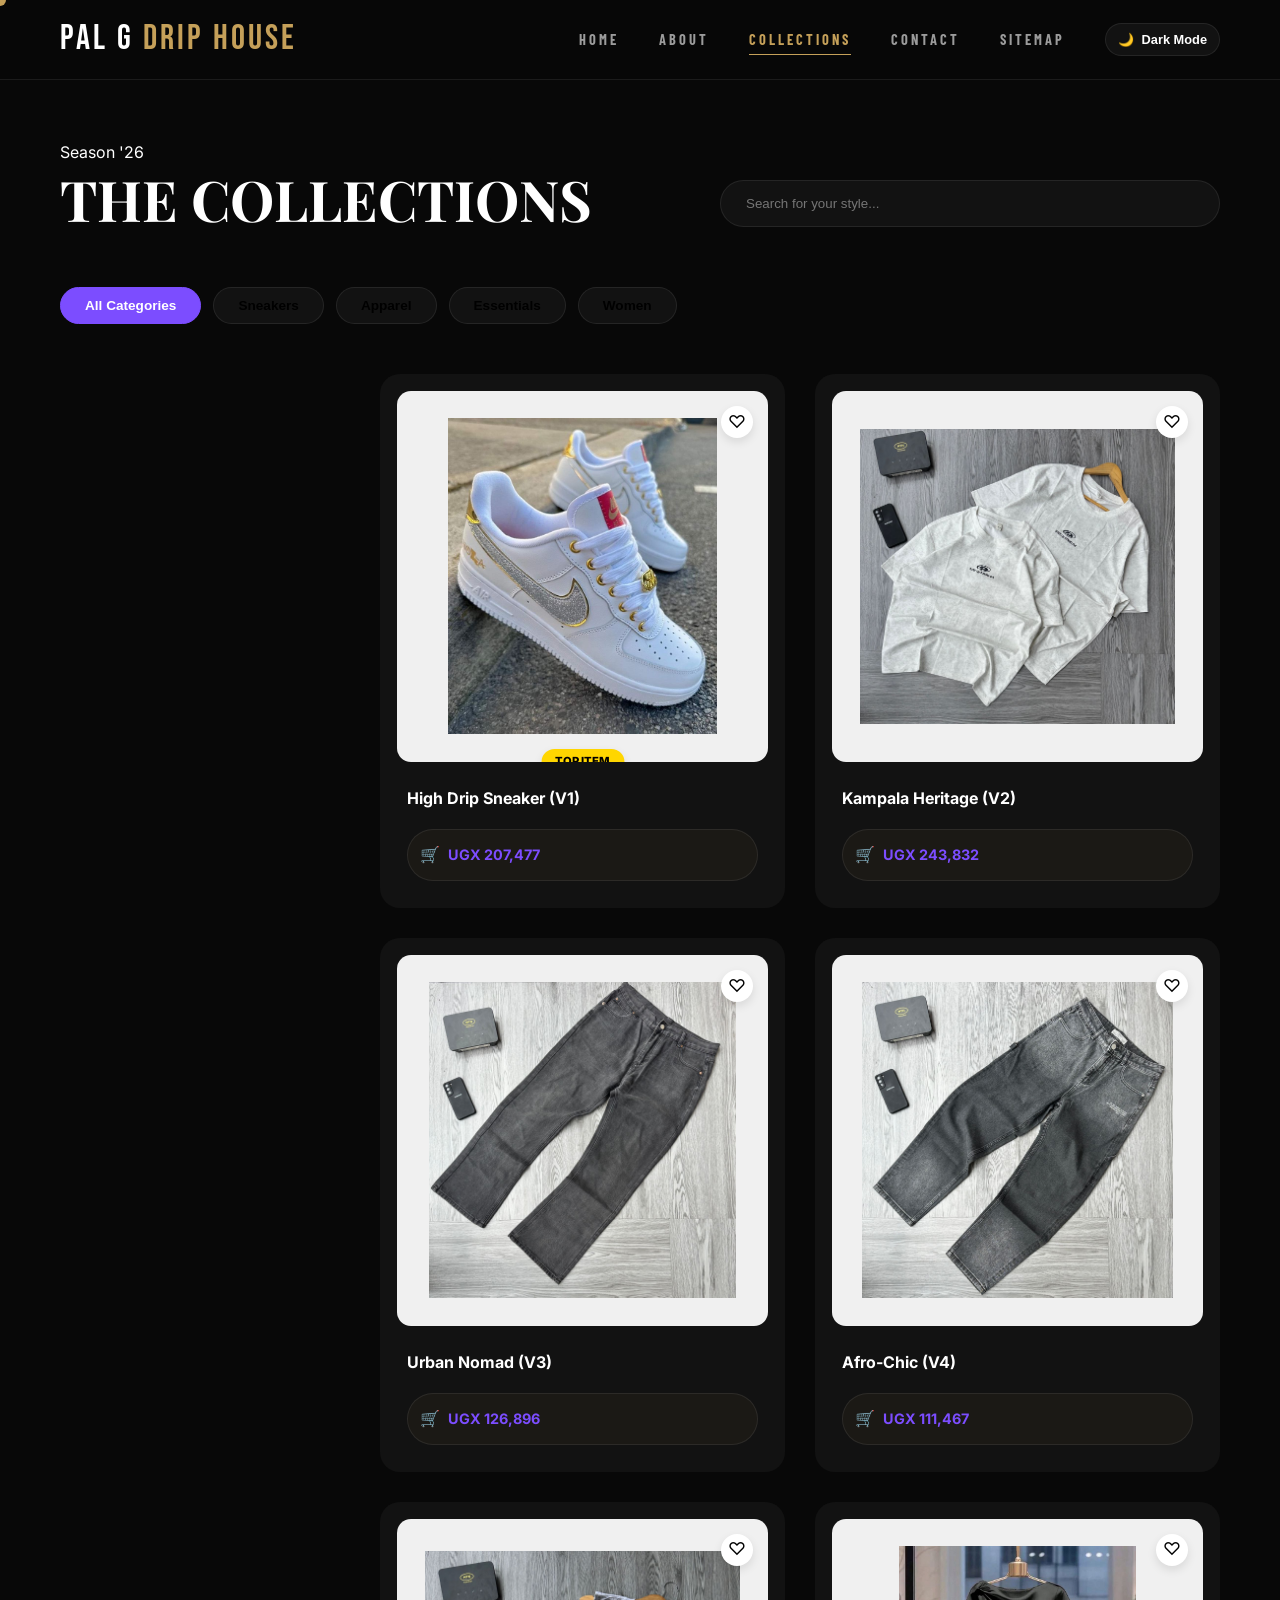
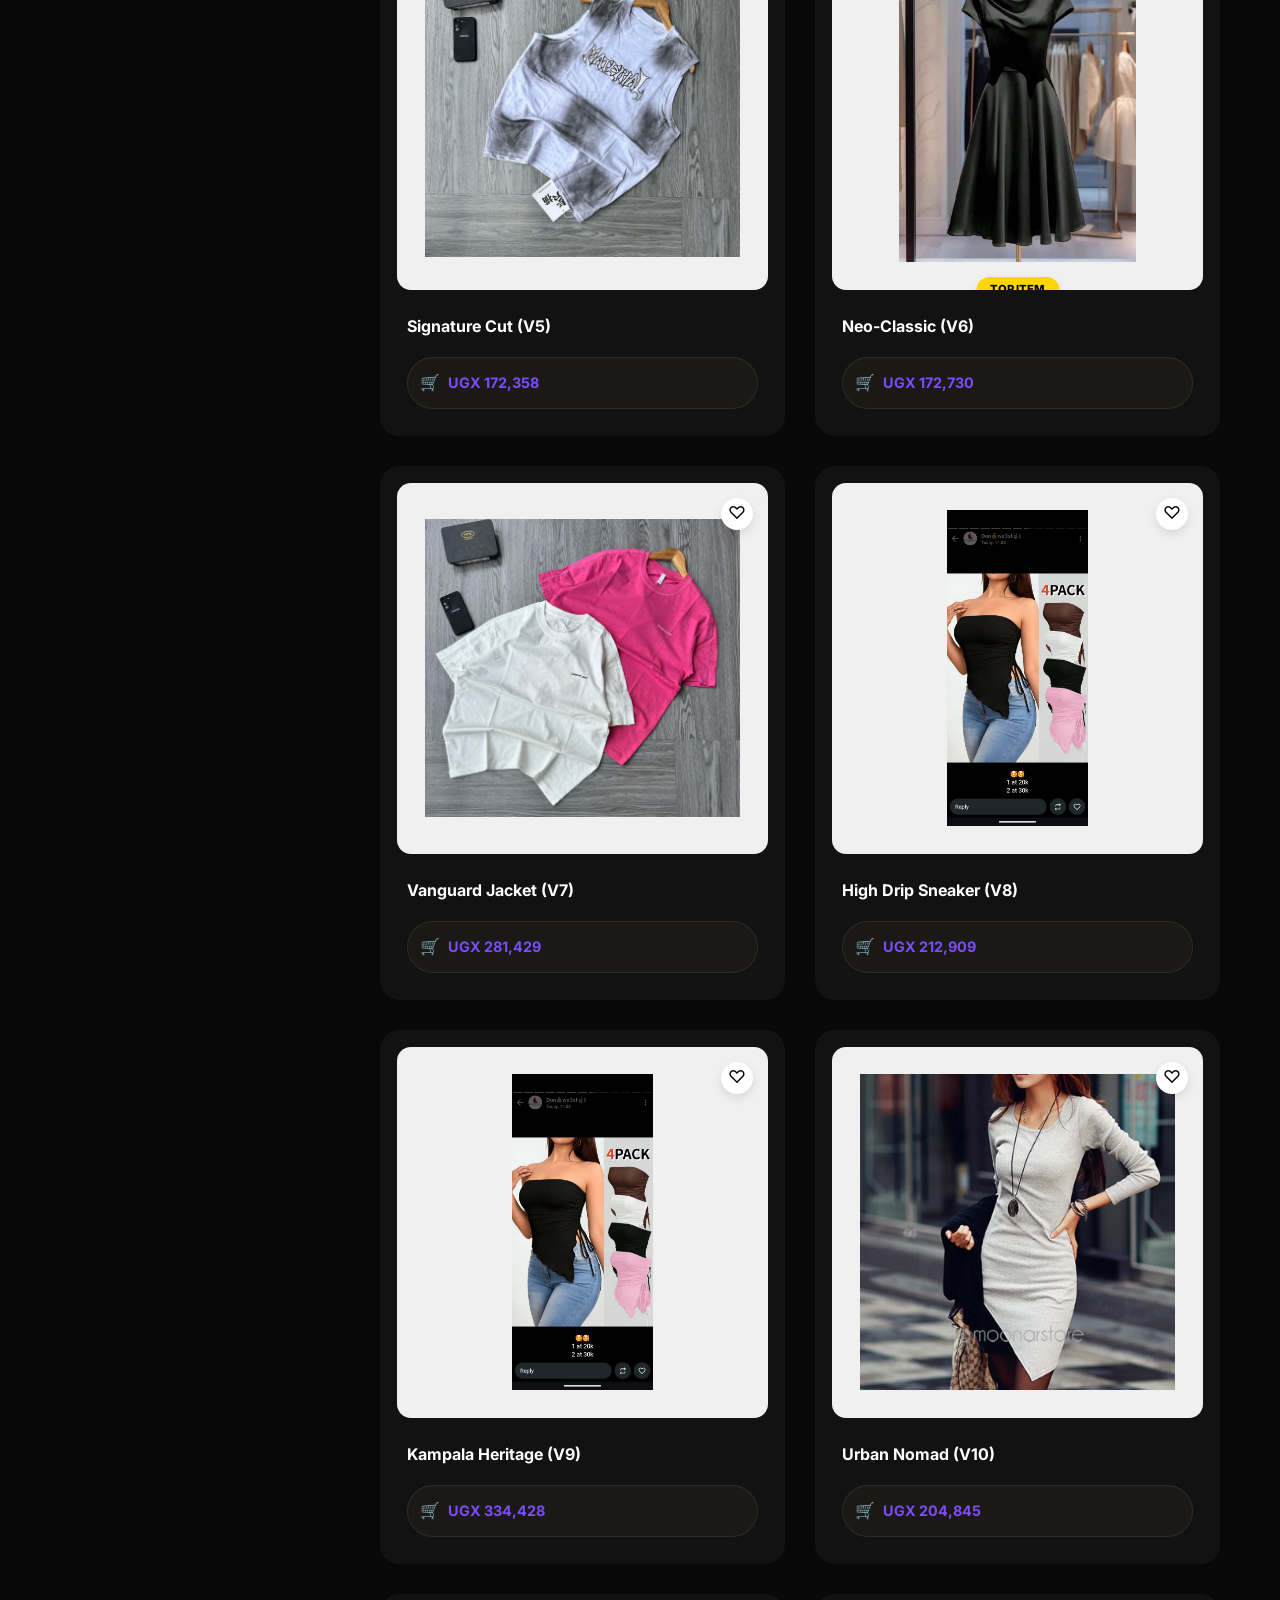
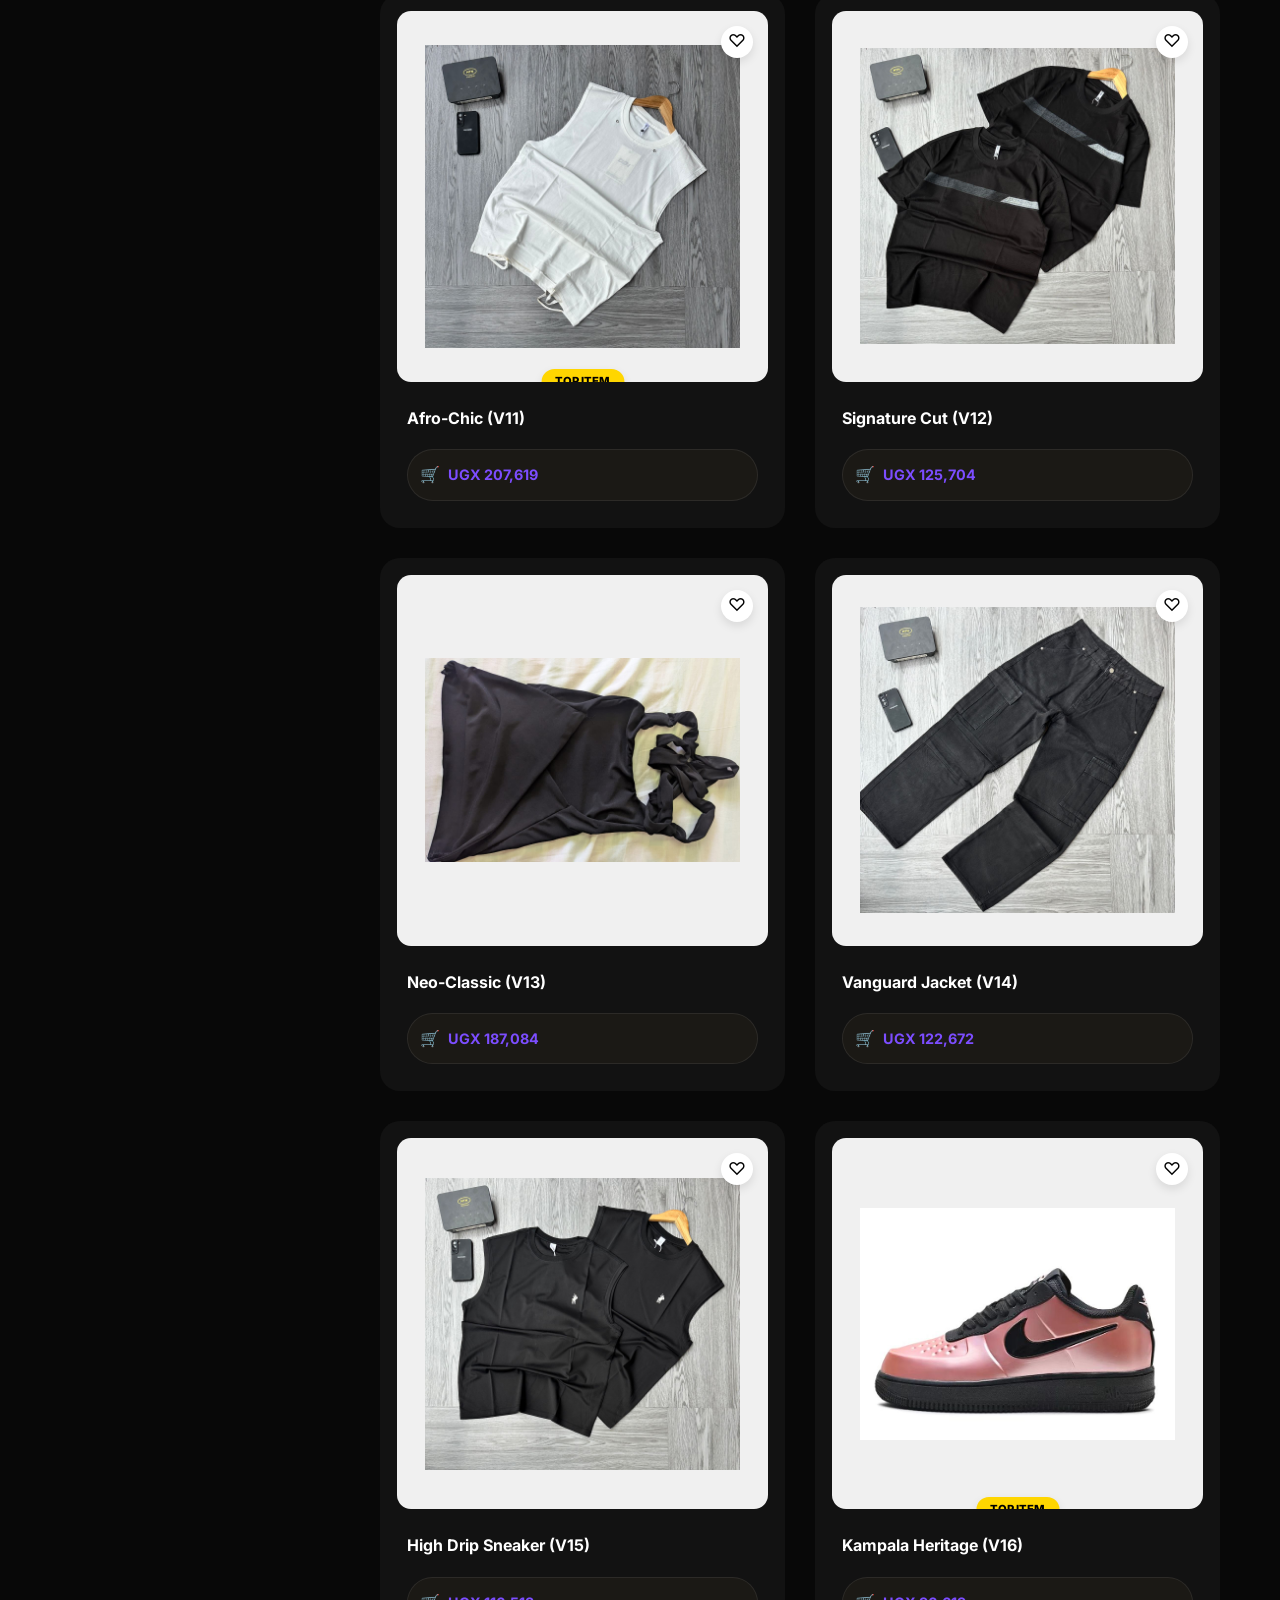
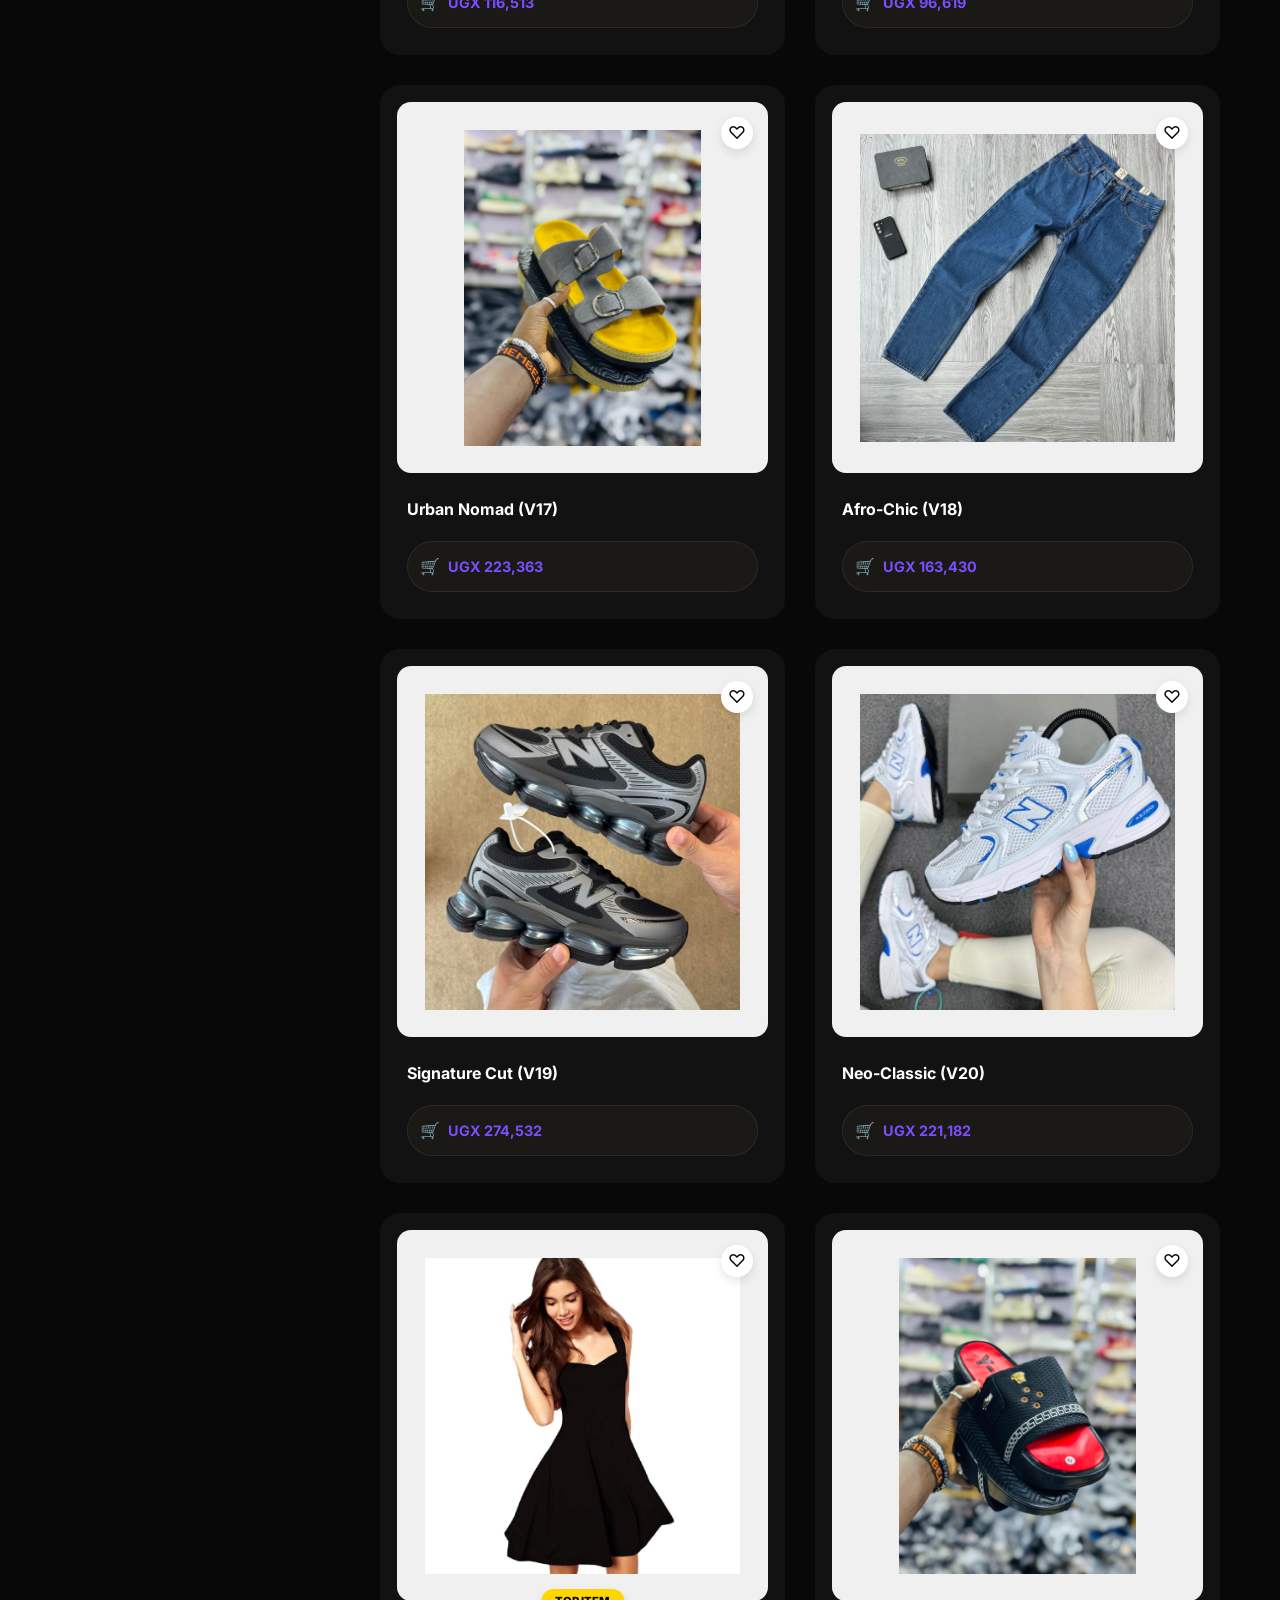
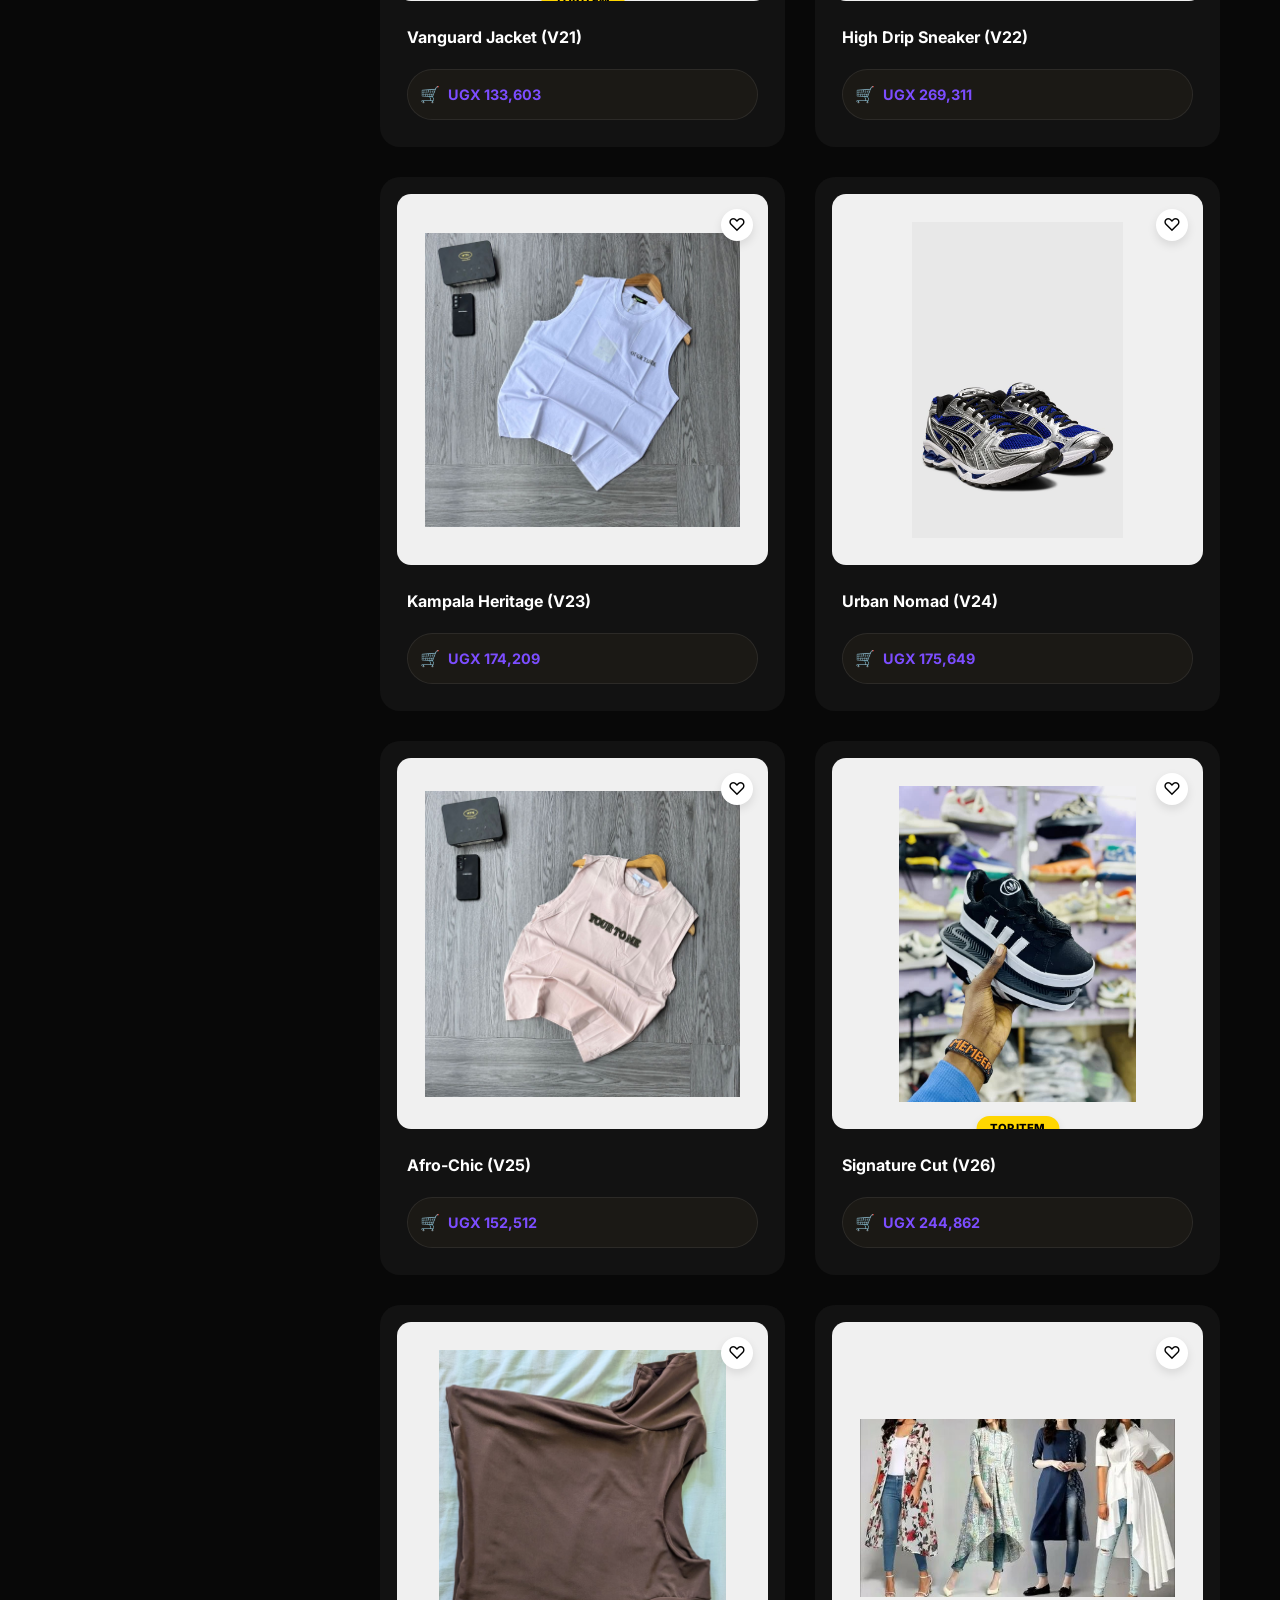
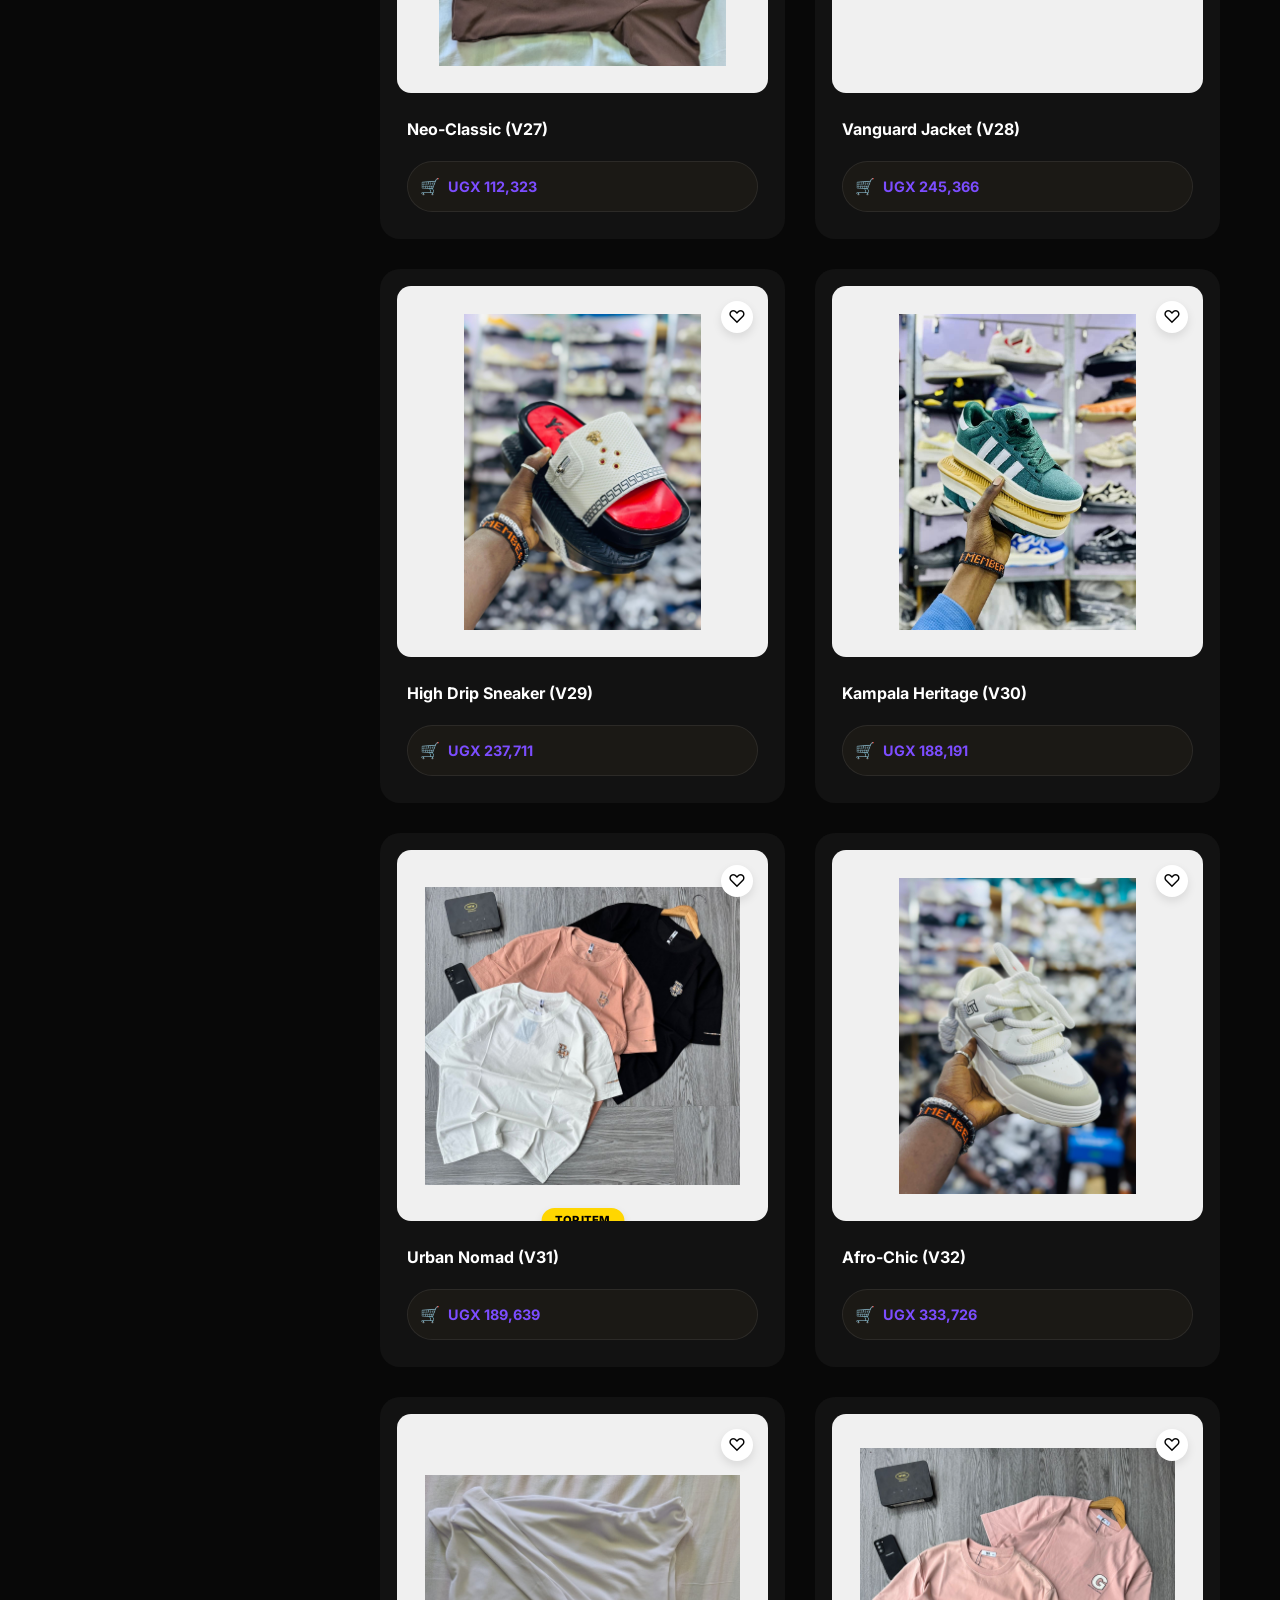
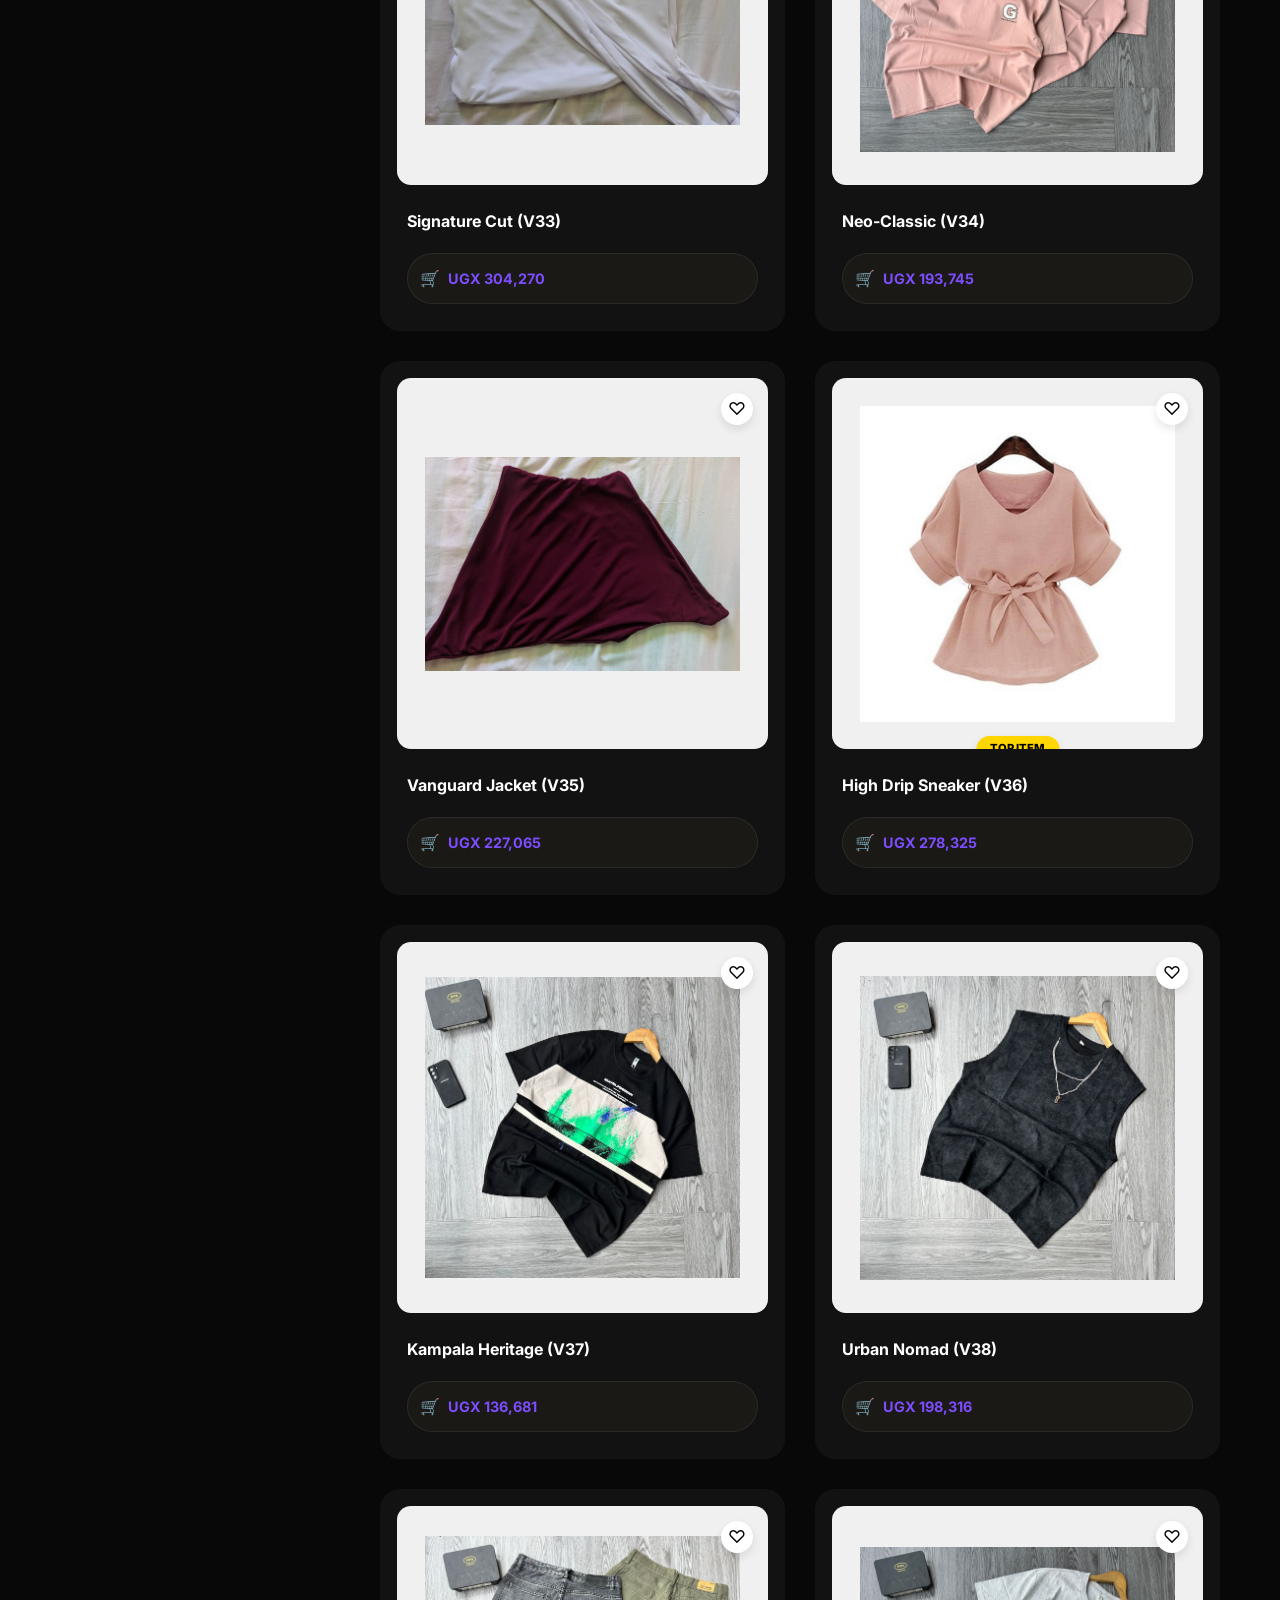
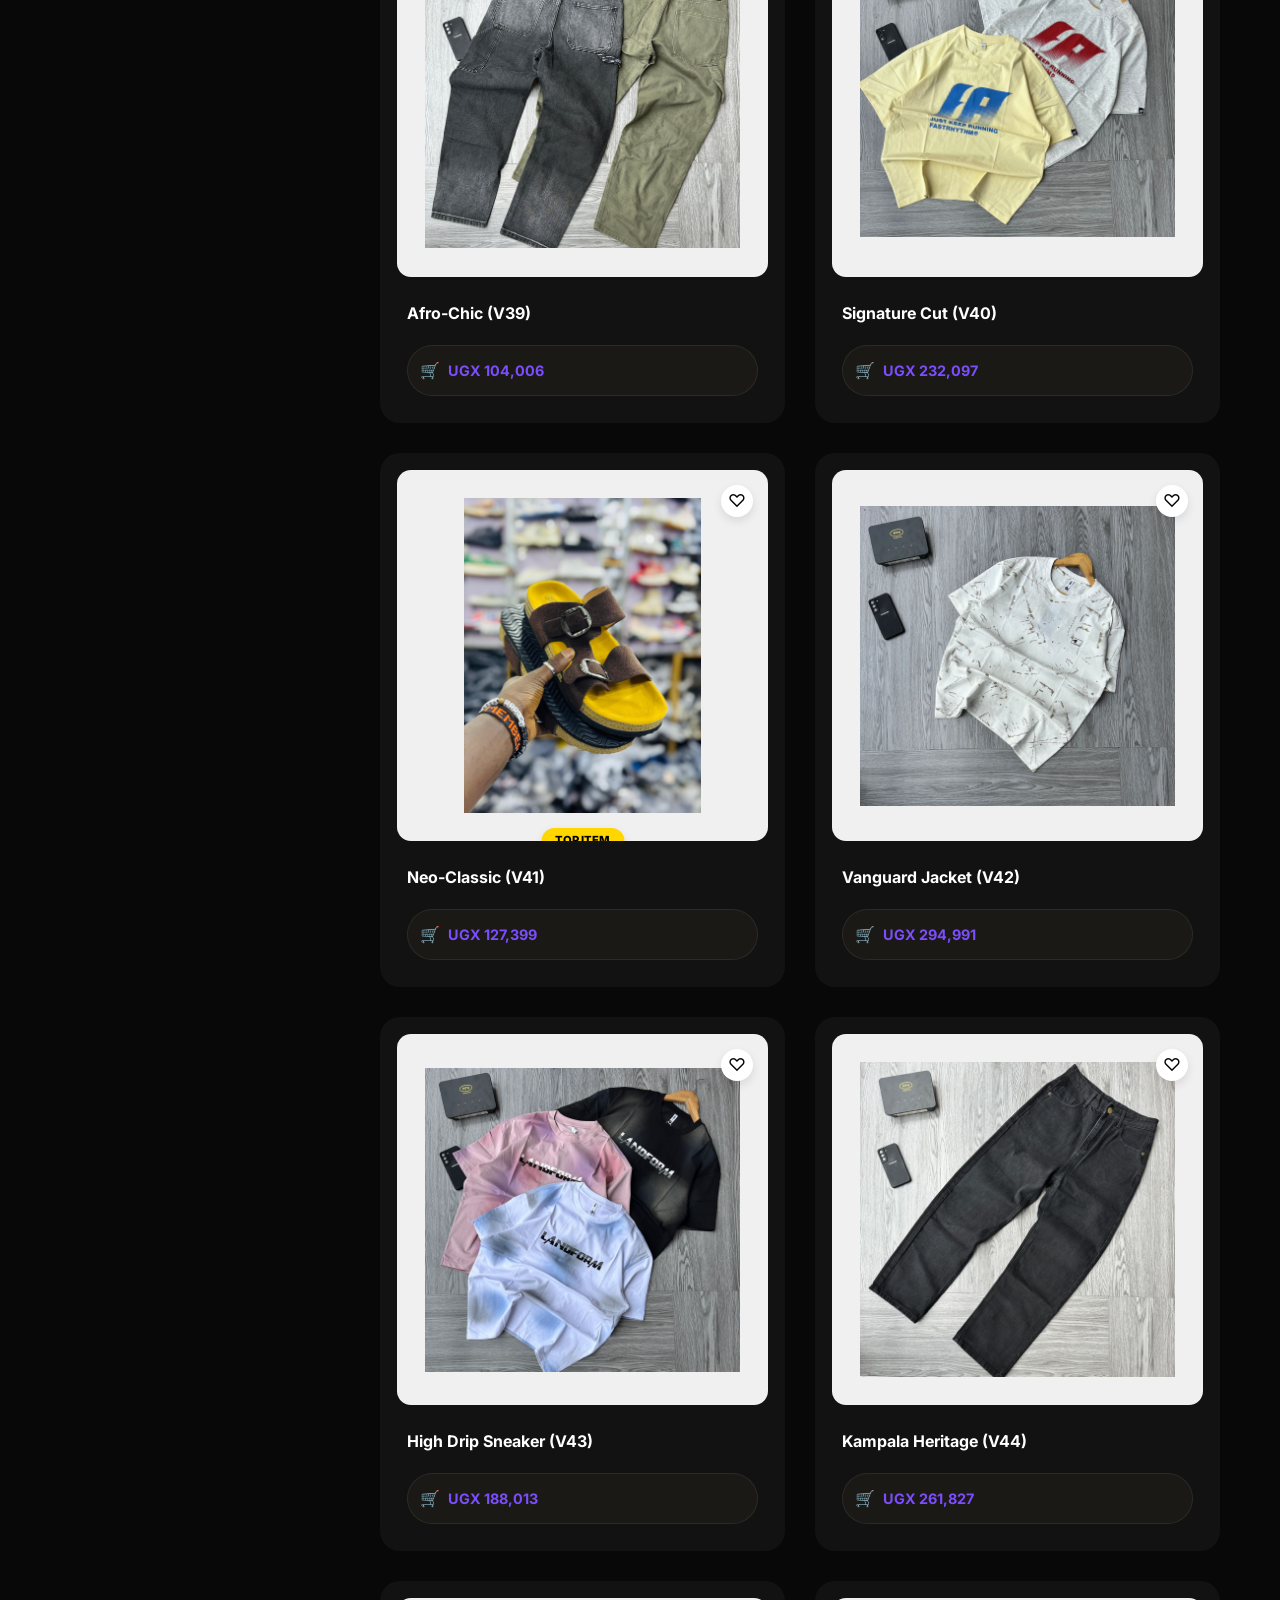
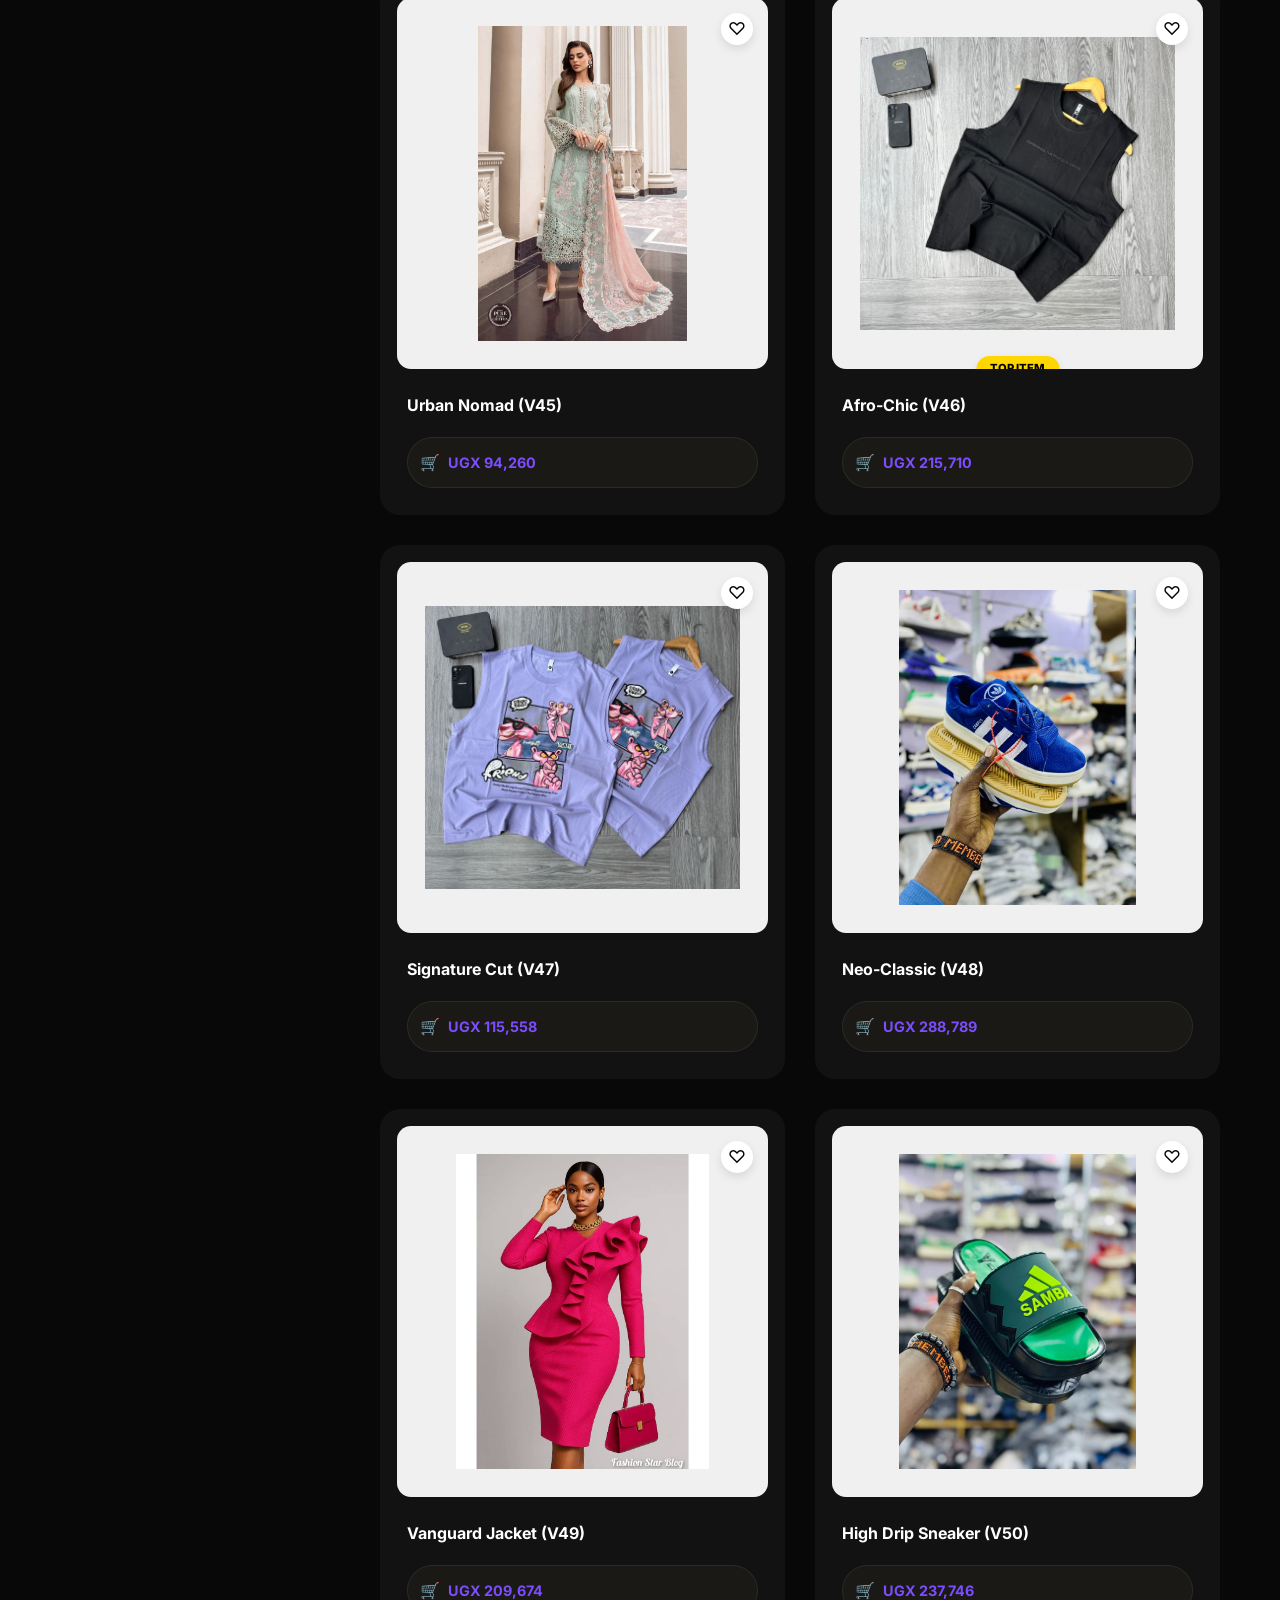
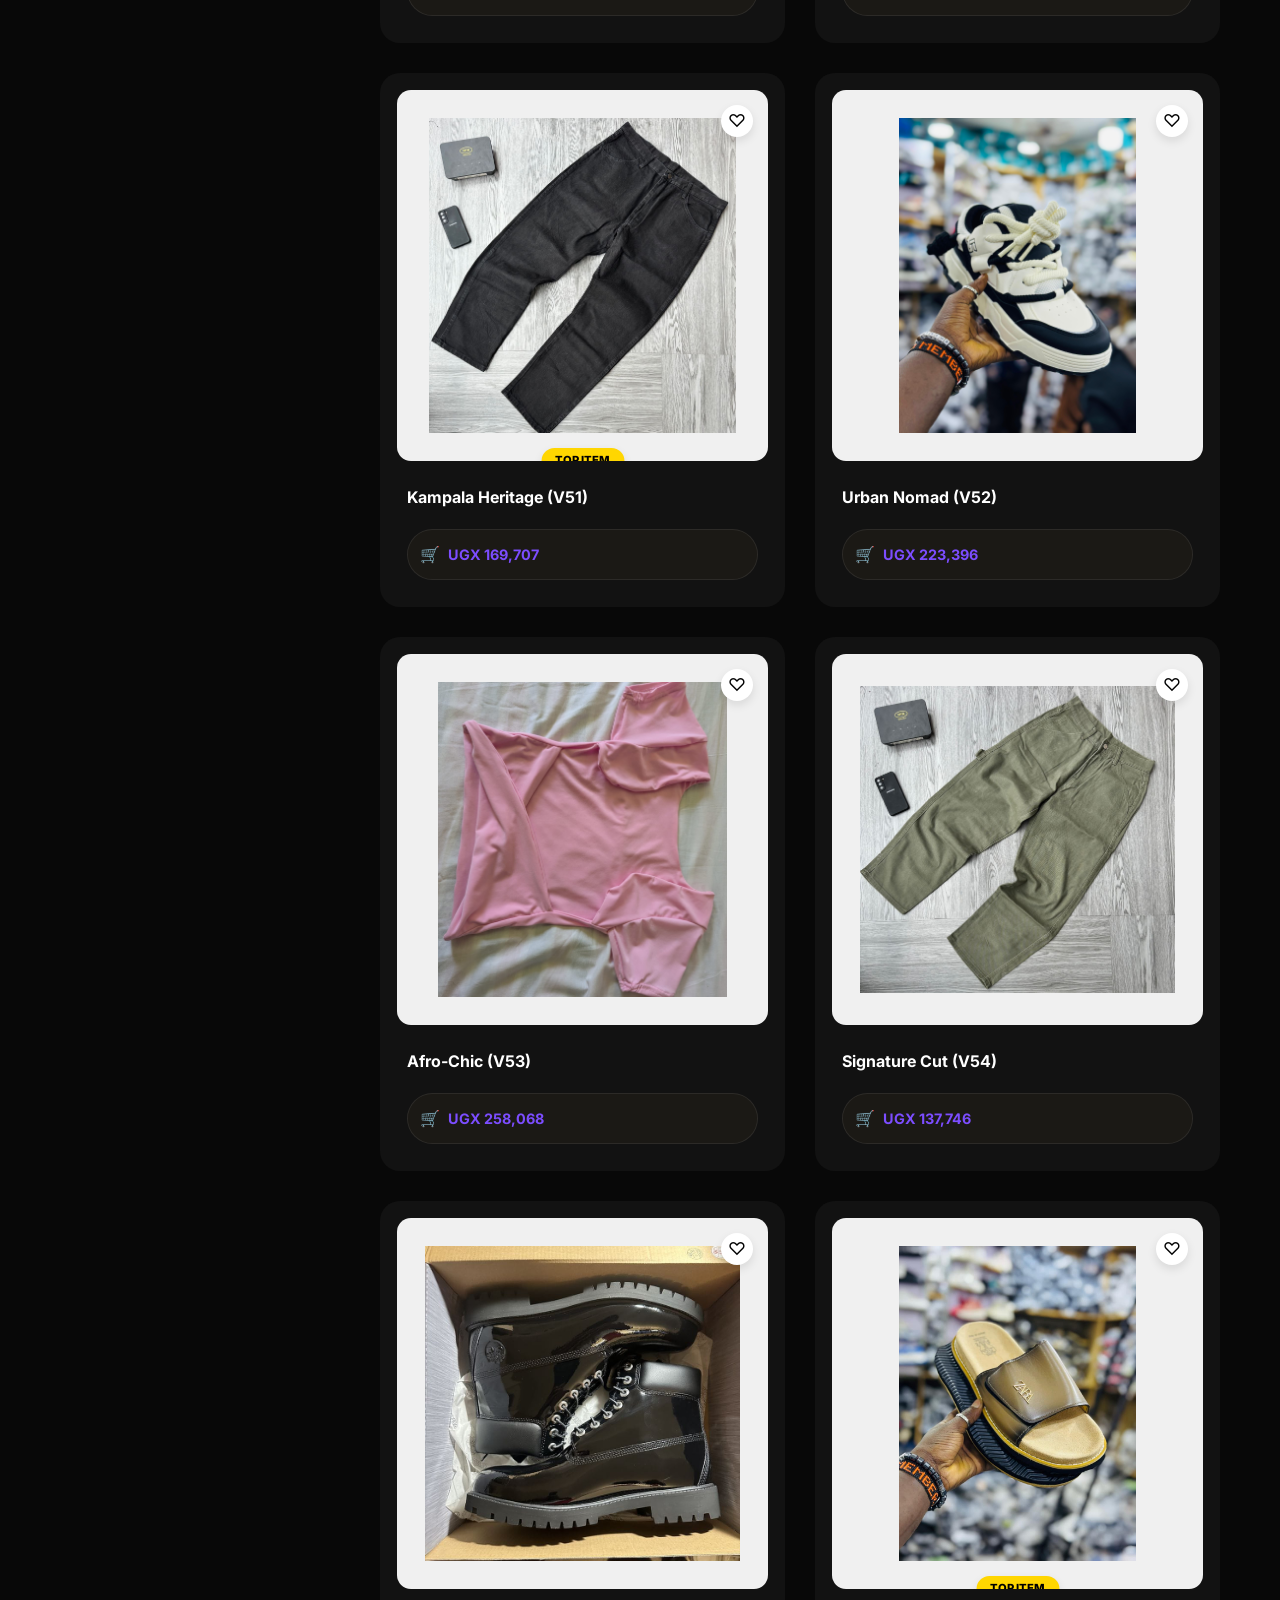
==== commit 1b6075a5: "Fix responsiveness for About and Collections pages" ====
--- a/collections.html
+++ b/collections.html
@@ -22,12 +22,12 @@
   </div>
 </nav>
 
-<header class="page-header" style="padding: 140px 60px 0; text-align: left;">
+<header class="collections-header">
   <div class="reveal">
     <div style="display: flex; justify-content: space-between; align-items: flex-end; gap: 40px; flex-wrap: wrap;">
       <div>
         <div class="section-label" style="margin-bottom: 5px;">Season '26</div>
-        <h1 style="font-family: 'Playfair Display', serif; font-size: 3.5rem; line-height: 1;">THE COLLECTIONS</h1>
+        <h1 class="collections-header-title">THE COLLECTIONS</h1>
       </div>
       <div style="flex-grow: 1; max-width: 500px; position: relative;">
         <input type="text" id="search-box" placeholder="Search for your style..." style="width: 100%; padding: 15px 25px; border-radius: 50px; border: 1px solid var(--border); background: var(--bg-secondary); color: var(--text-primary); outline: none;">
--- a/style.css
+++ b/style.css
@@ -210,6 +210,43 @@
   transform: translateY(-5px);
 }
 
+/* Page Specific Overrides */
+.about-grid {
+  display: grid;
+  grid-template-columns: 1.2fr 1fr;
+  gap: 80px;
+  align-items: start;
+}
+
+.stats-grid {
+  display: grid;
+  grid-template-columns: repeat(4, 1fr);
+  border: 1px solid var(--border);
+  border-right: none;
+  border-bottom: none;
+}
+.stats-box {
+  padding: 40px;
+  text-align: center;
+  border-right: 1px solid var(--border);
+  border-bottom: 1px solid var(--border);
+}
+.stats-number {
+  font-family: 'Playfair Display', serif;
+  font-size: 4rem;
+  color: var(--accent);
+}
+
+.collections-header {
+  padding: 140px 60px 0;
+  text-align: left;
+}
+.collections-header-title {
+  font-family: 'Playfair Display', serif;
+  font-size: clamp(2.5rem, 8vw, 3.5rem);
+  line-height: 1;
+}
+
 /* ===== MODERN SHOP LAYOUT ===== */
 .shop-container {
   display: flex;
@@ -426,11 +463,45 @@
 @media (max-width: 1024px) {
   nav { padding: 0 30px; }
   section { padding: 80px 30px; }
-  .footer-main { grid-template-columns: 1fr 1fr; }
+  .footer-main { grid-template-columns: 1fr 1fr; gap: 40px; }
   .shop-sidebar { display: none; }
+  
+  .about-grid { gap: 40px; }
+  .stats-grid { grid-template-columns: repeat(2, 1fr); }
+  .collections-header { padding: 120px 30px 0; }
 }
 
 @media (max-width: 768px) {
-  .hero-title { font-size: 4rem; }
-  .footer-main { grid-template-columns: 1fr; }
-}
+  nav {
+    flex-direction: column;
+    height: auto;
+    padding: 15px 20px;
+    gap: 15px;
+  }
+  nav.scrolled {
+    height: auto;
+  }
+  .nav-links {
+    flex-wrap: wrap;
+    justify-content: center;
+    gap: 15px;
+  }
+  .hero-title { font-size: clamp(2.5rem, 8vw, 4rem); }
+  .footer-main { grid-template-columns: 1fr; text-align: center; gap: 40px; }
+  .footer-links { align-items: center; }
+  .footer-bottom { flex-direction: column; gap: 20px; justify-content: center; text-align: center; }
+  section { padding: 60px 20px; }
+  .btn { padding: 14px 28px; font-size: 0.8rem; }
+  .shop-container { flex-direction: column; }
+  
+  .about-grid { grid-template-columns: 1fr; gap: 40px; }
+  .stats-grid { grid-template-columns: 1fr; }
+  .collections-header { padding: 100px 20px 0; }
+}
+
+@media (max-width: 480px) {
+  .hero-title { font-size: 2.5rem; }
+  .nav-logo { font-size: 1.8rem; }
+  .nav-links a { font-size: 0.75rem; letter-spacing: 2px; }
+  .theme-switch { padding: 6px 10px; font-size: 0.75rem; }
+}
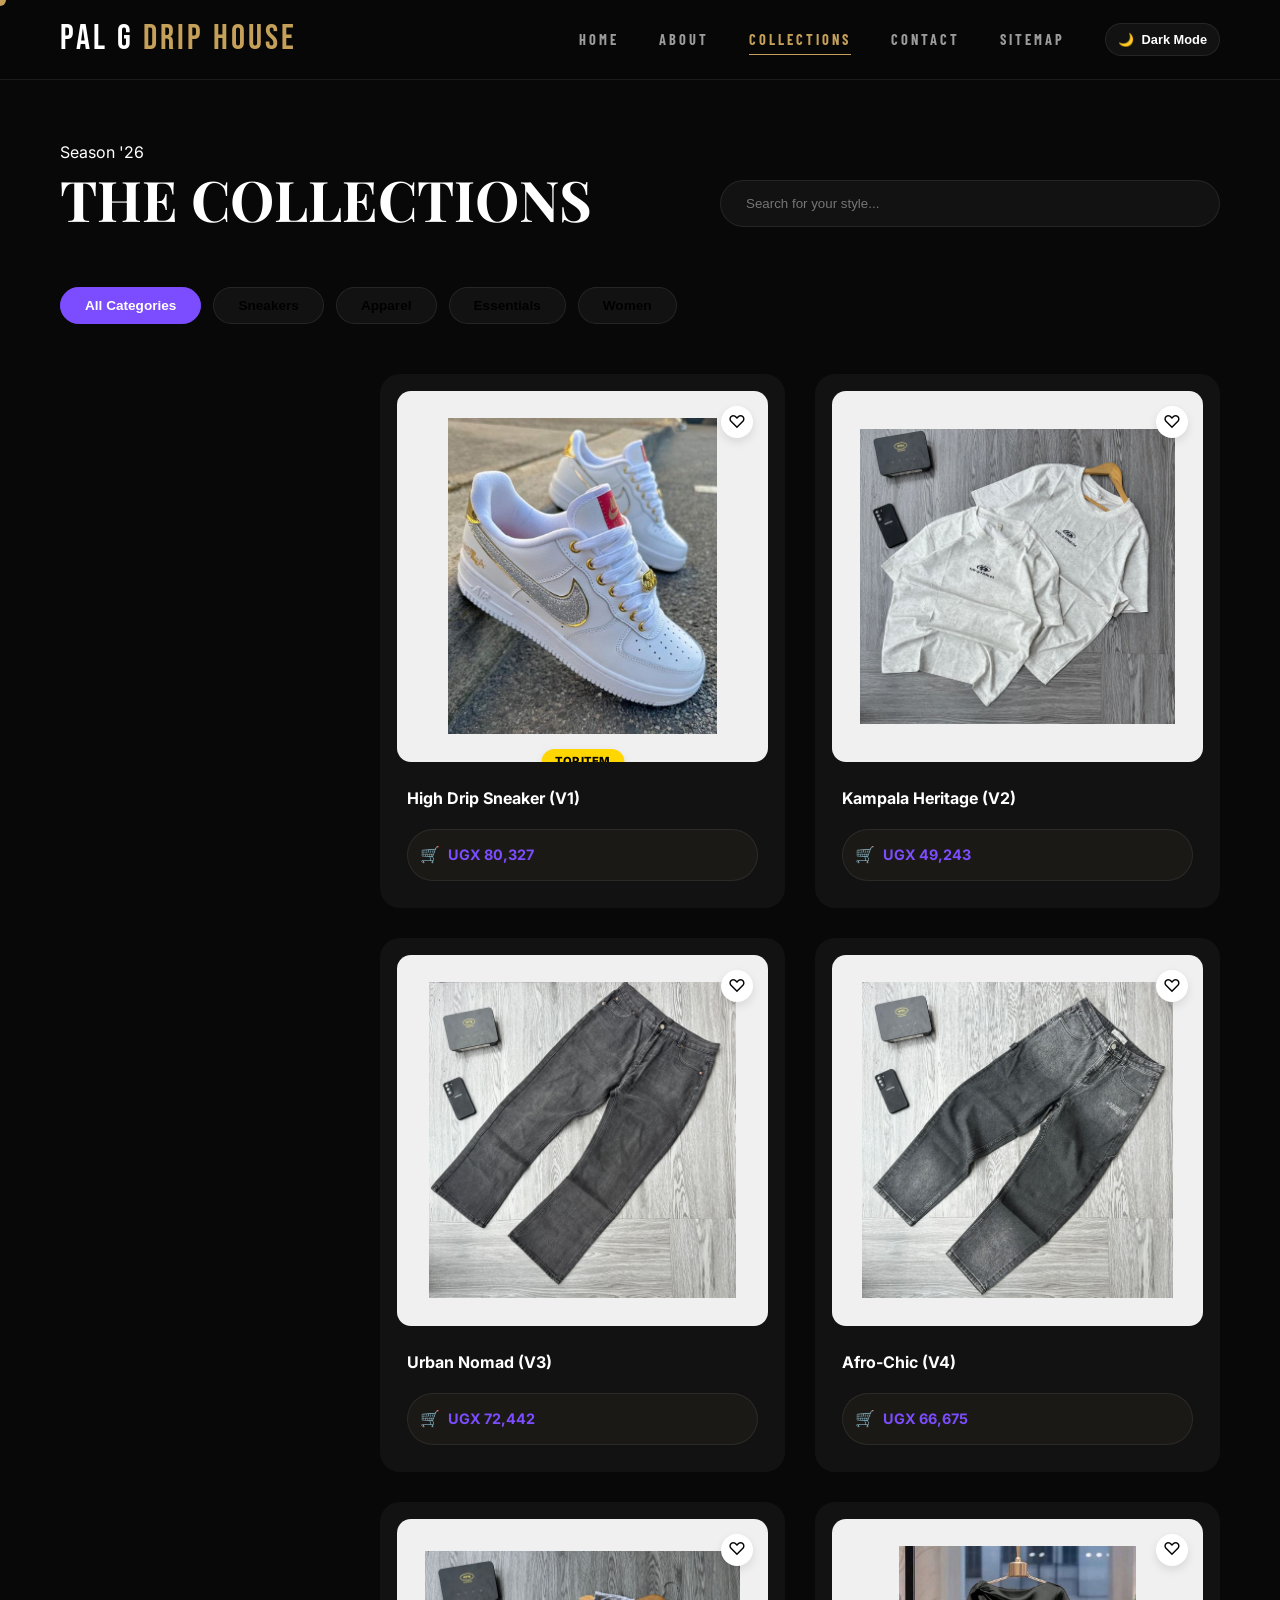
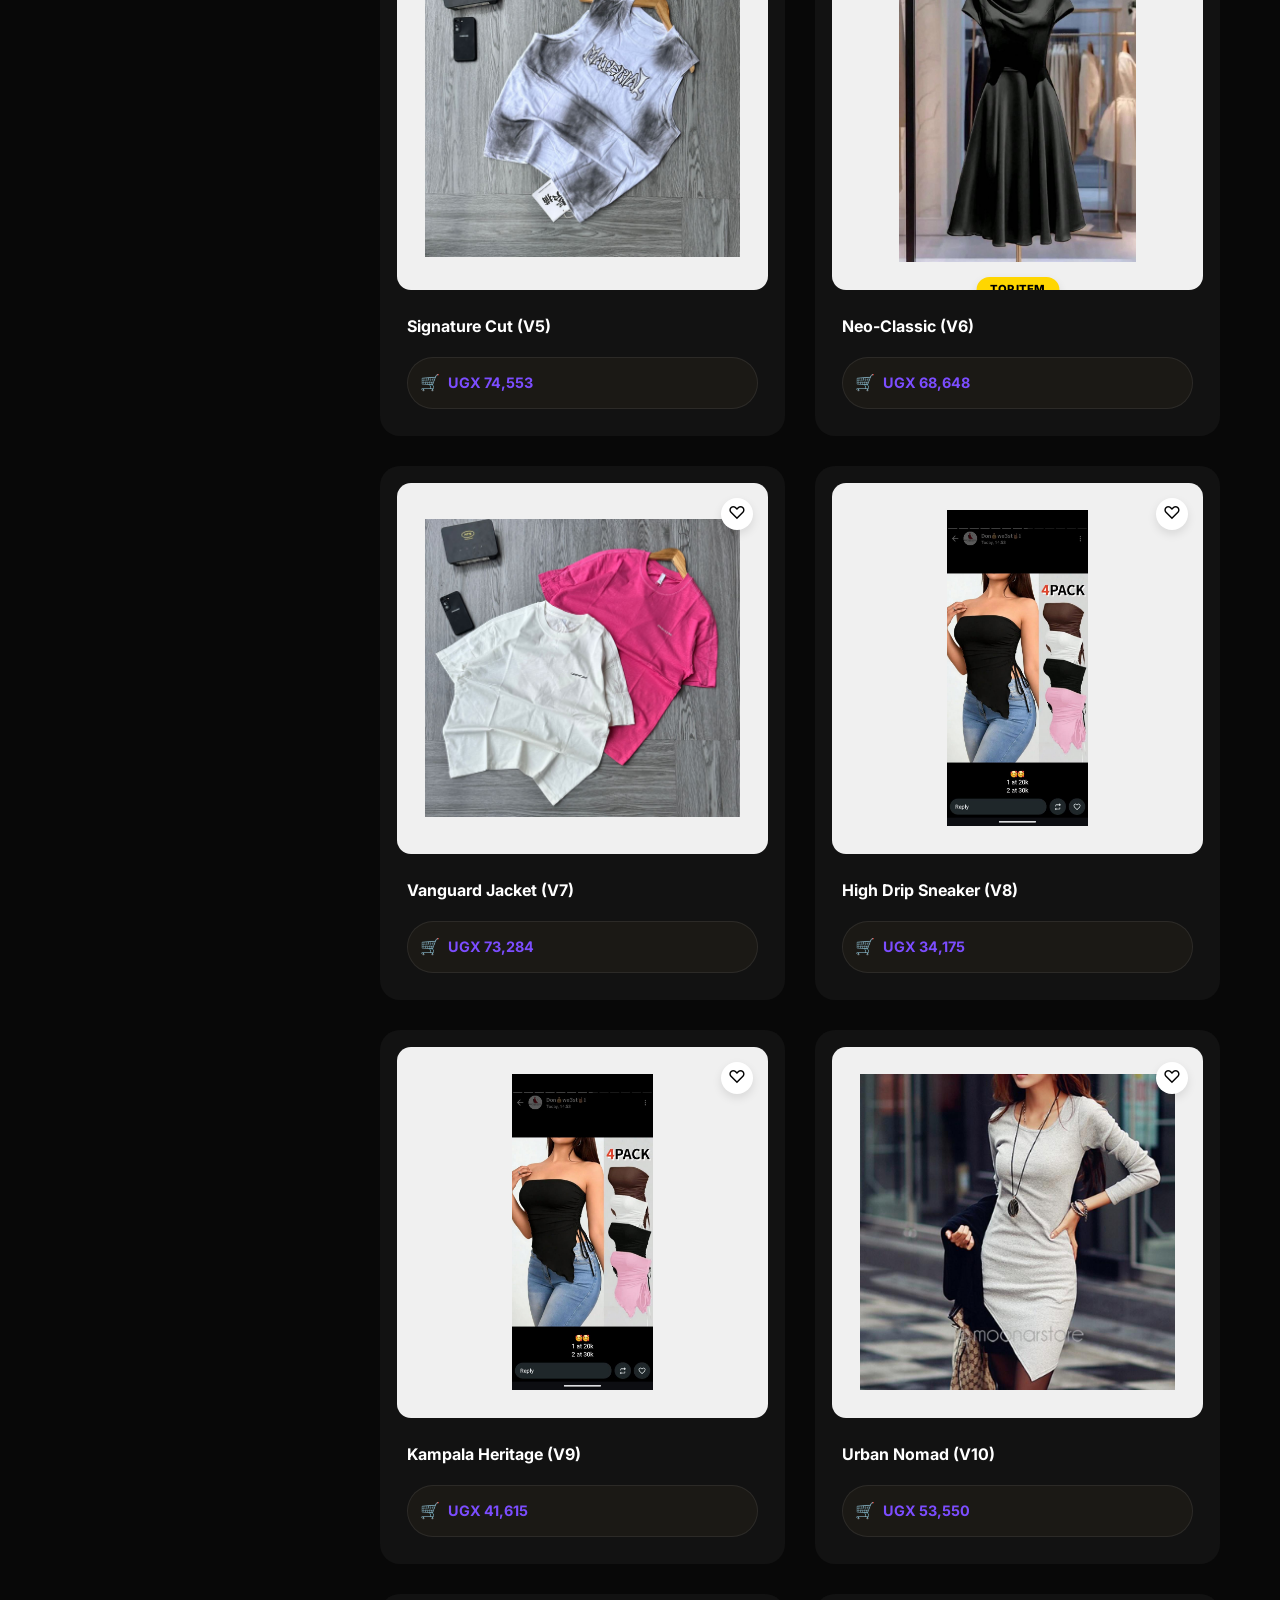
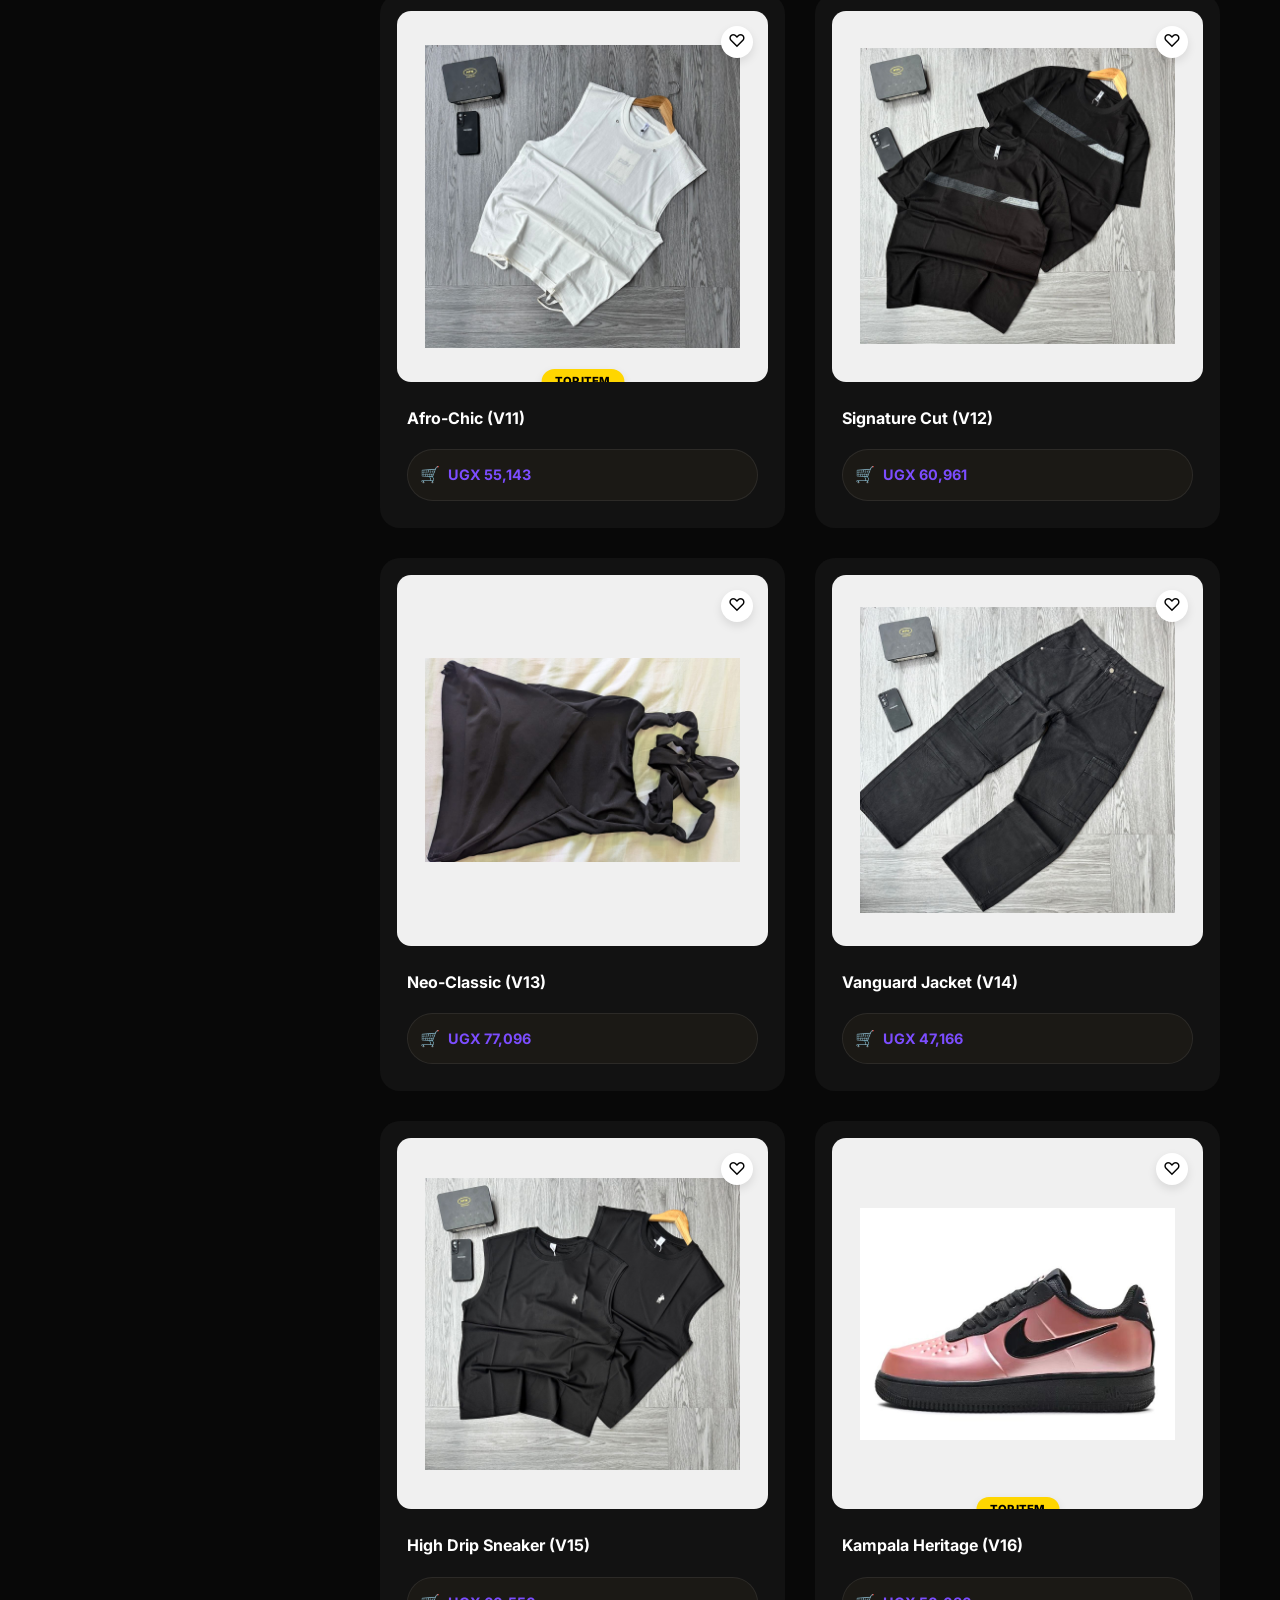
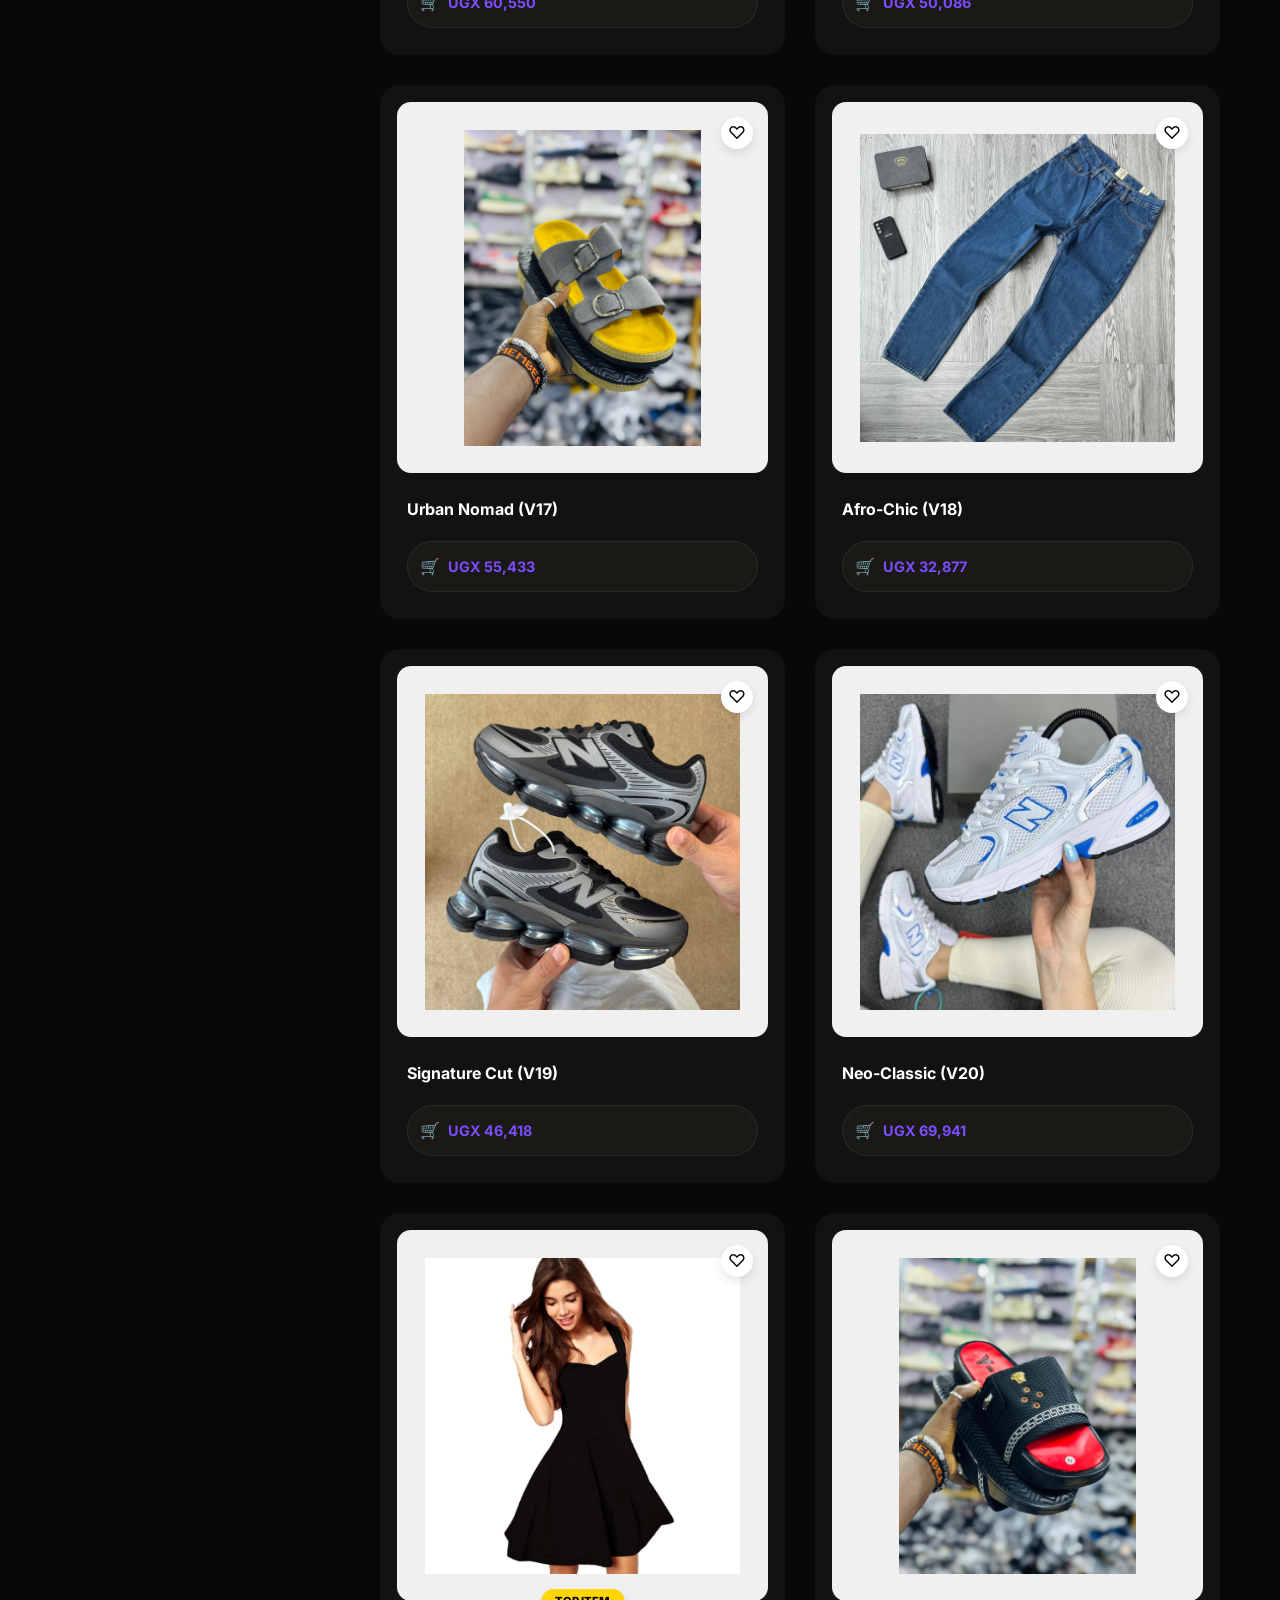
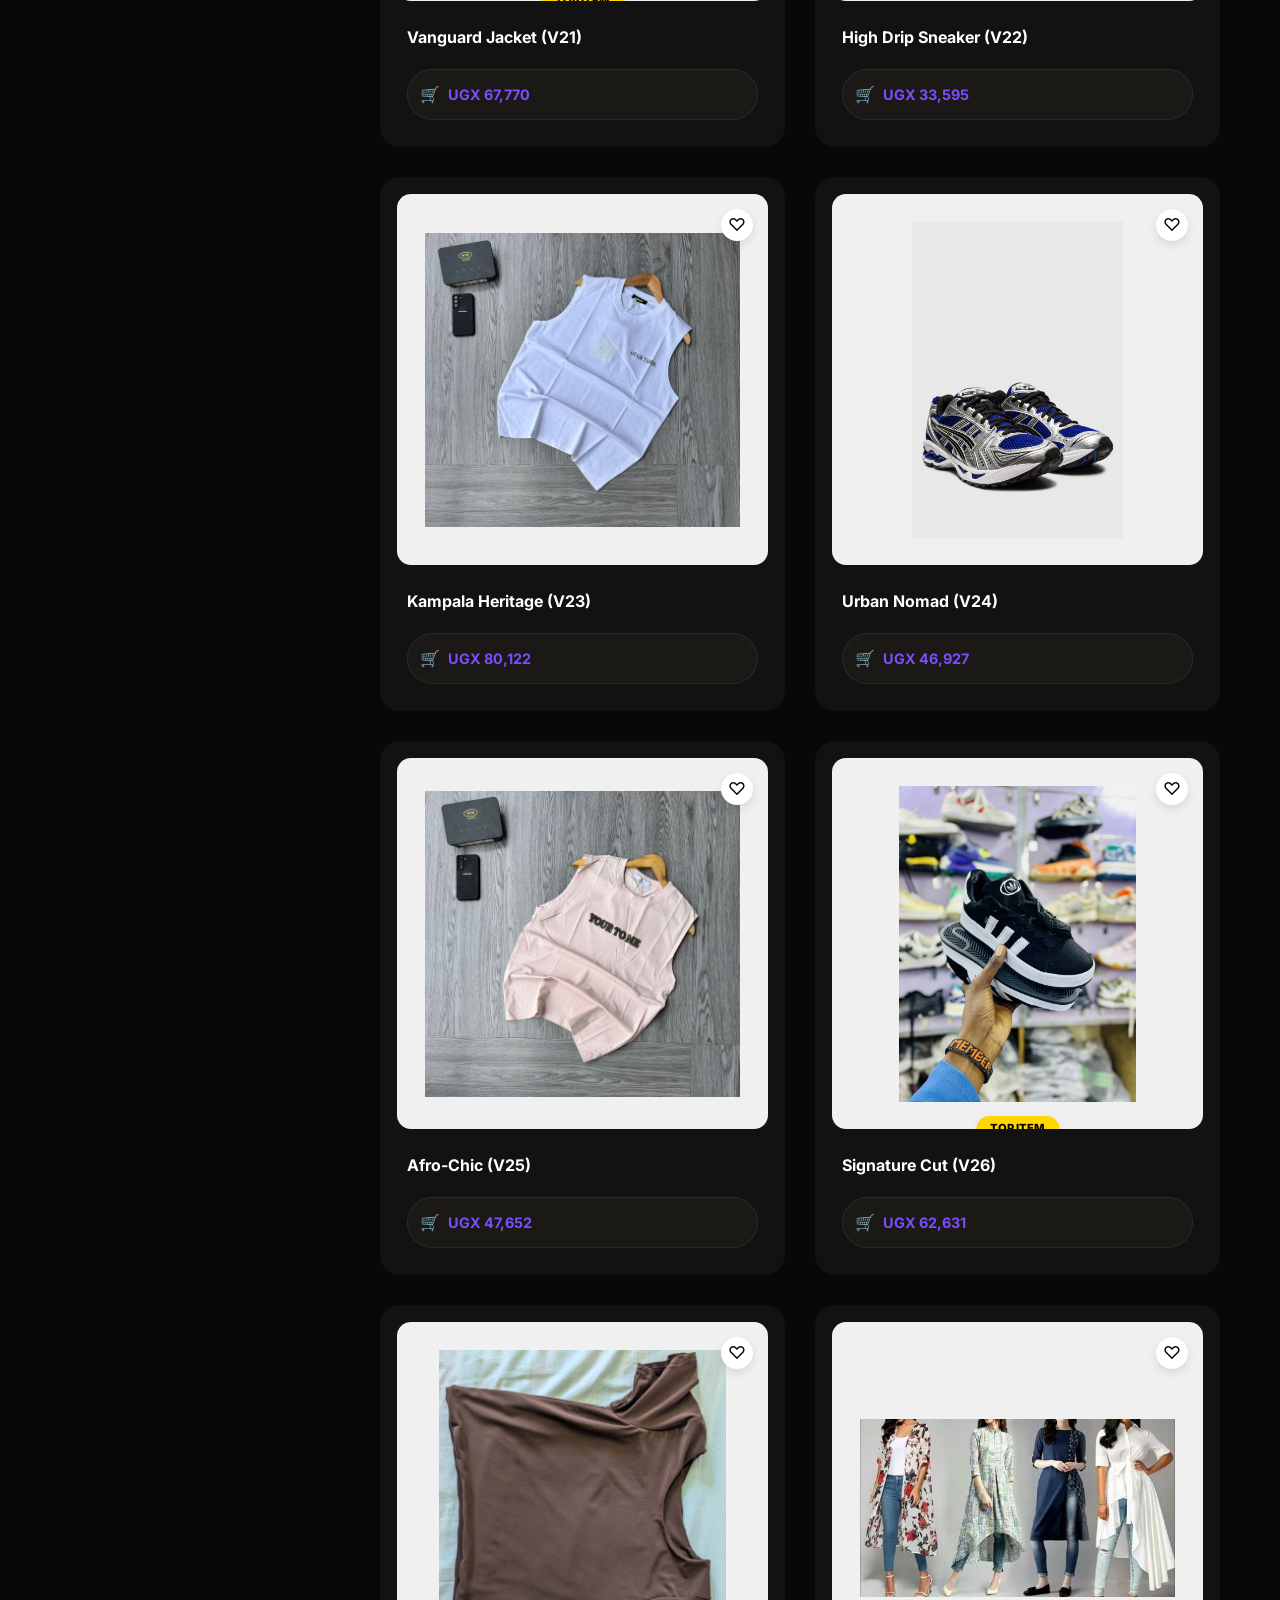
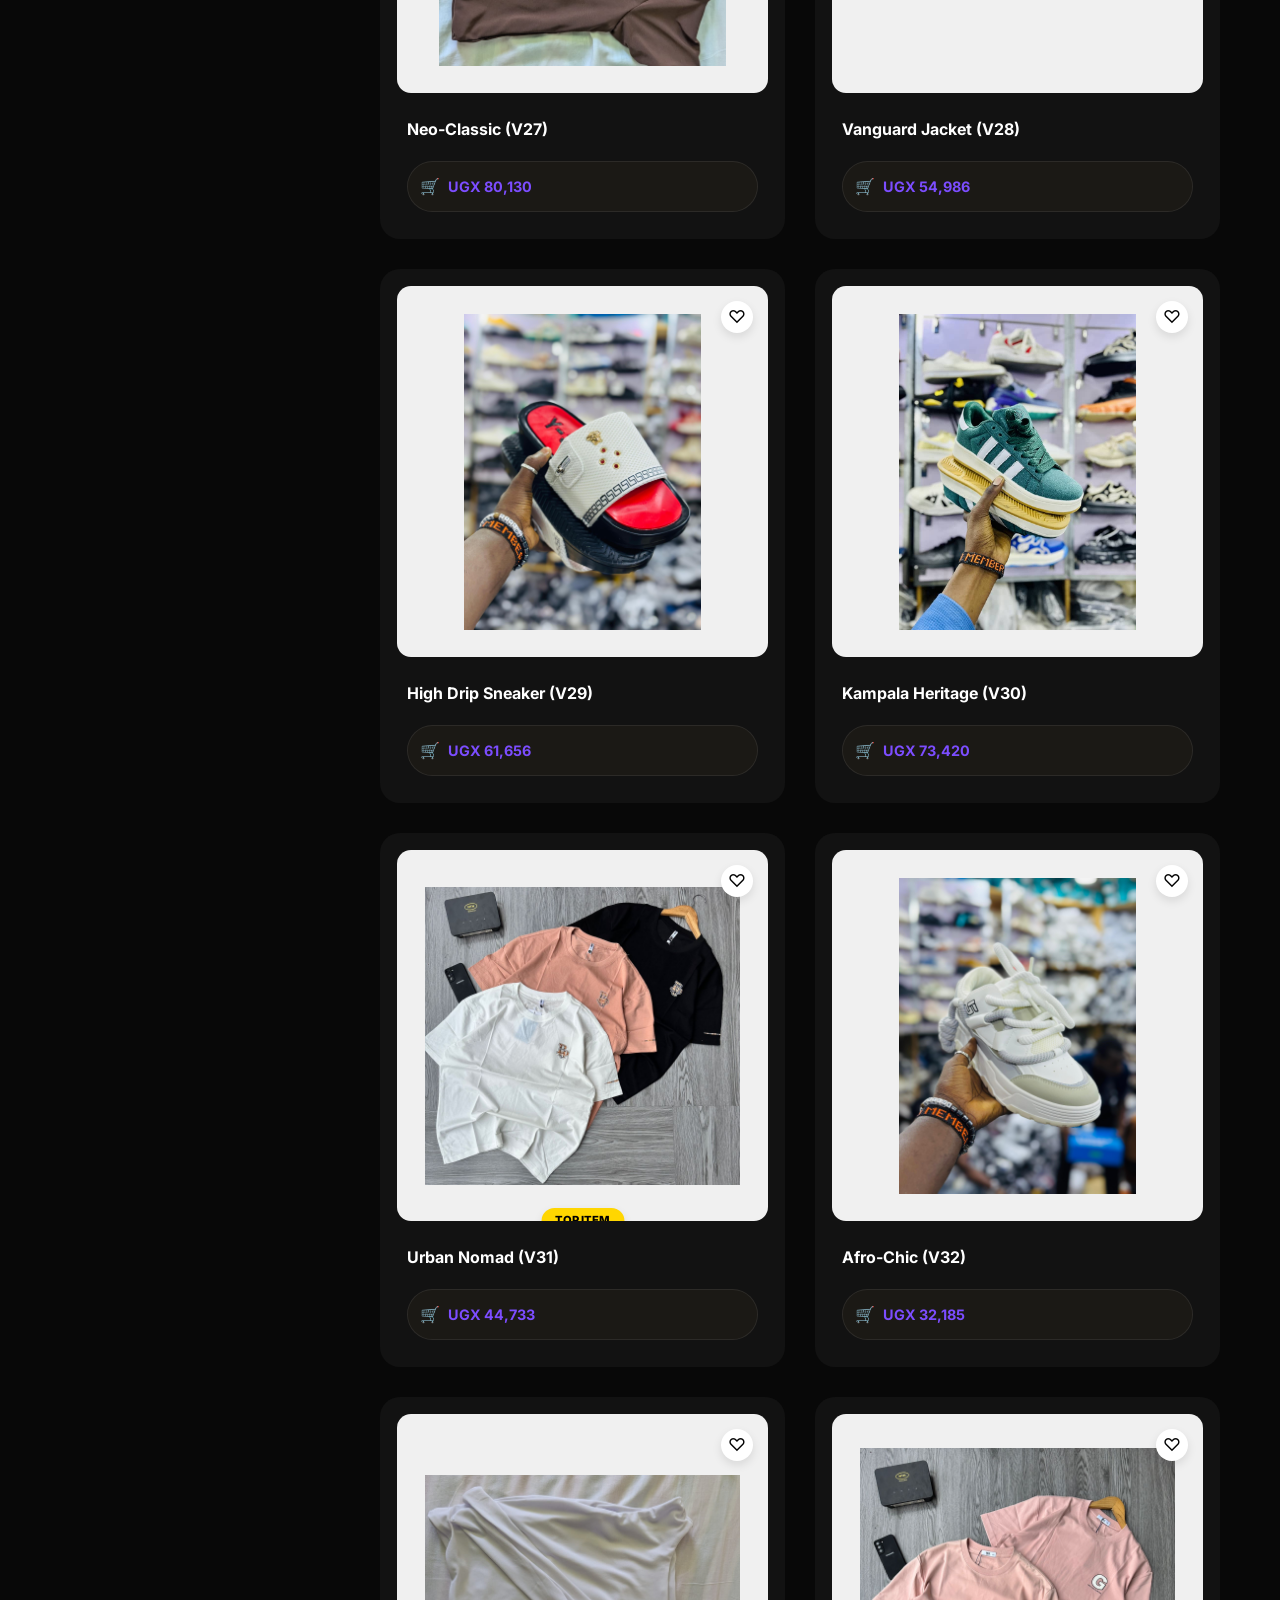
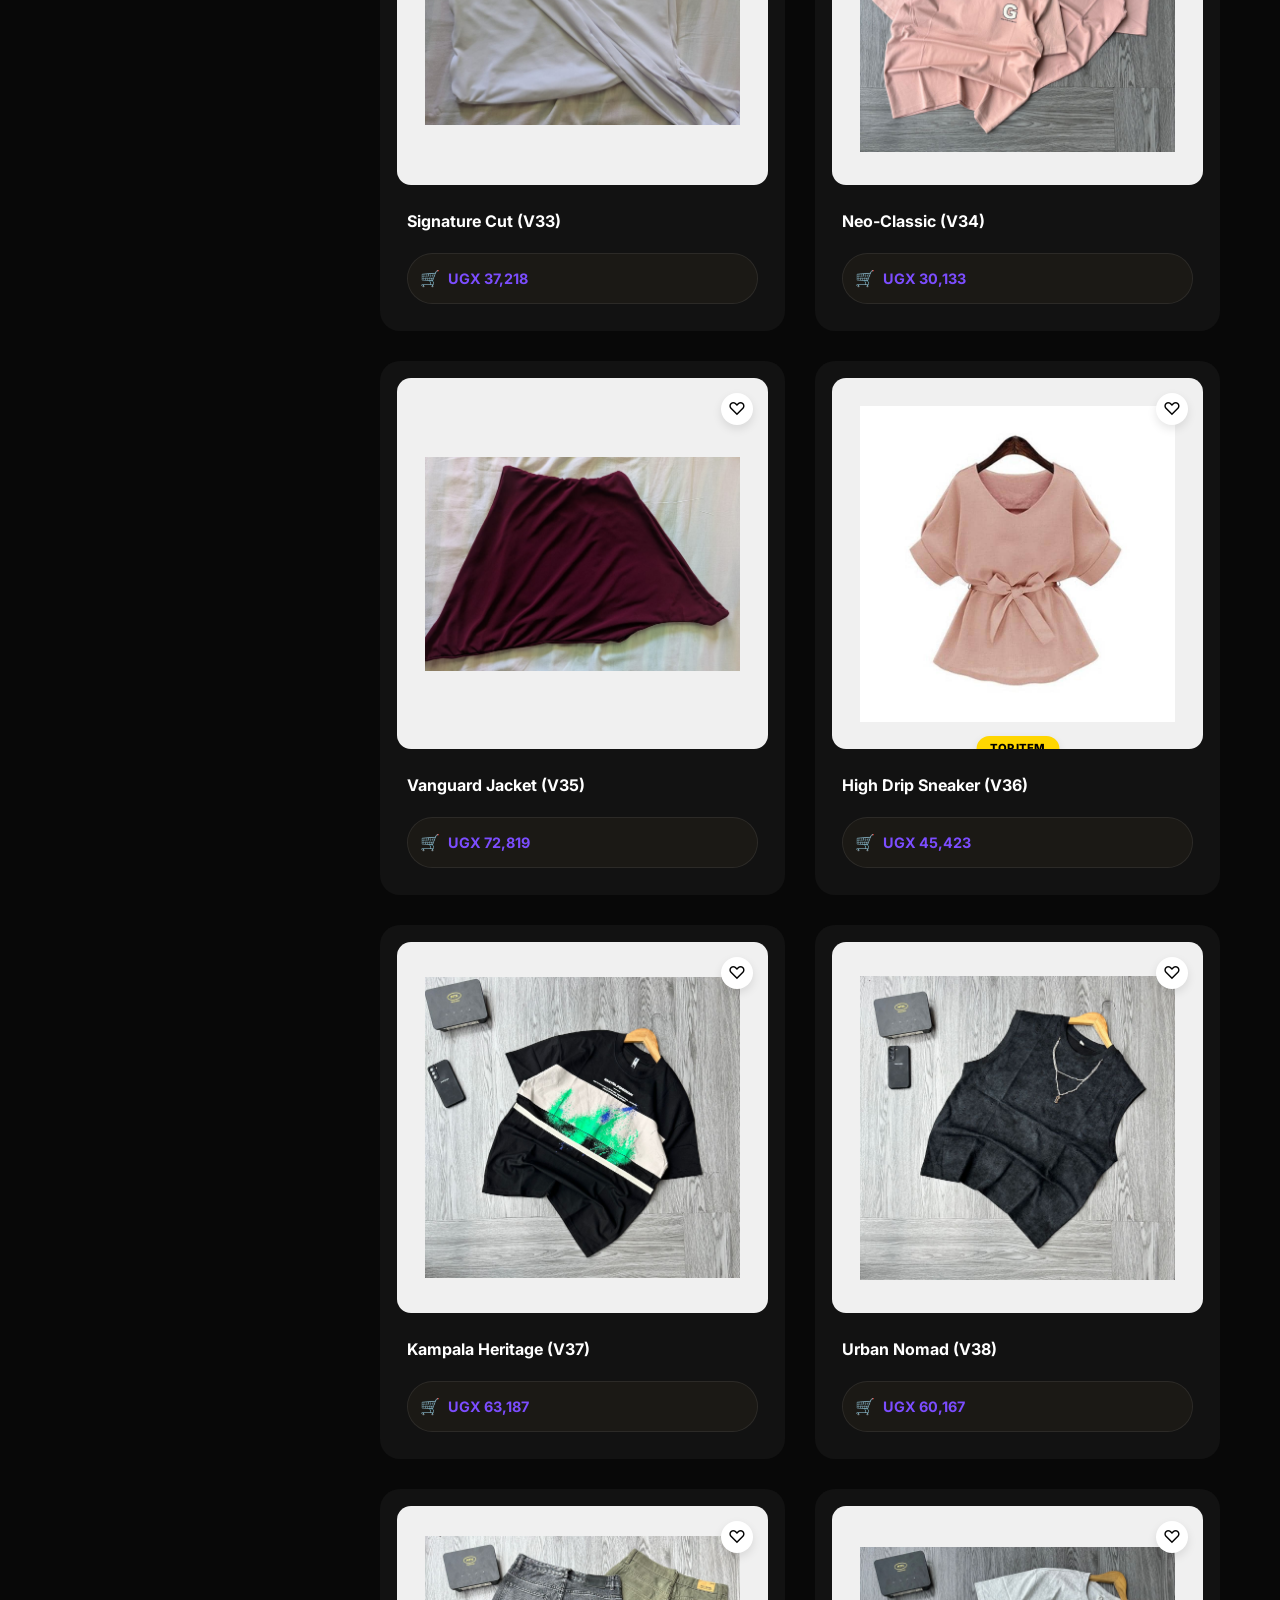
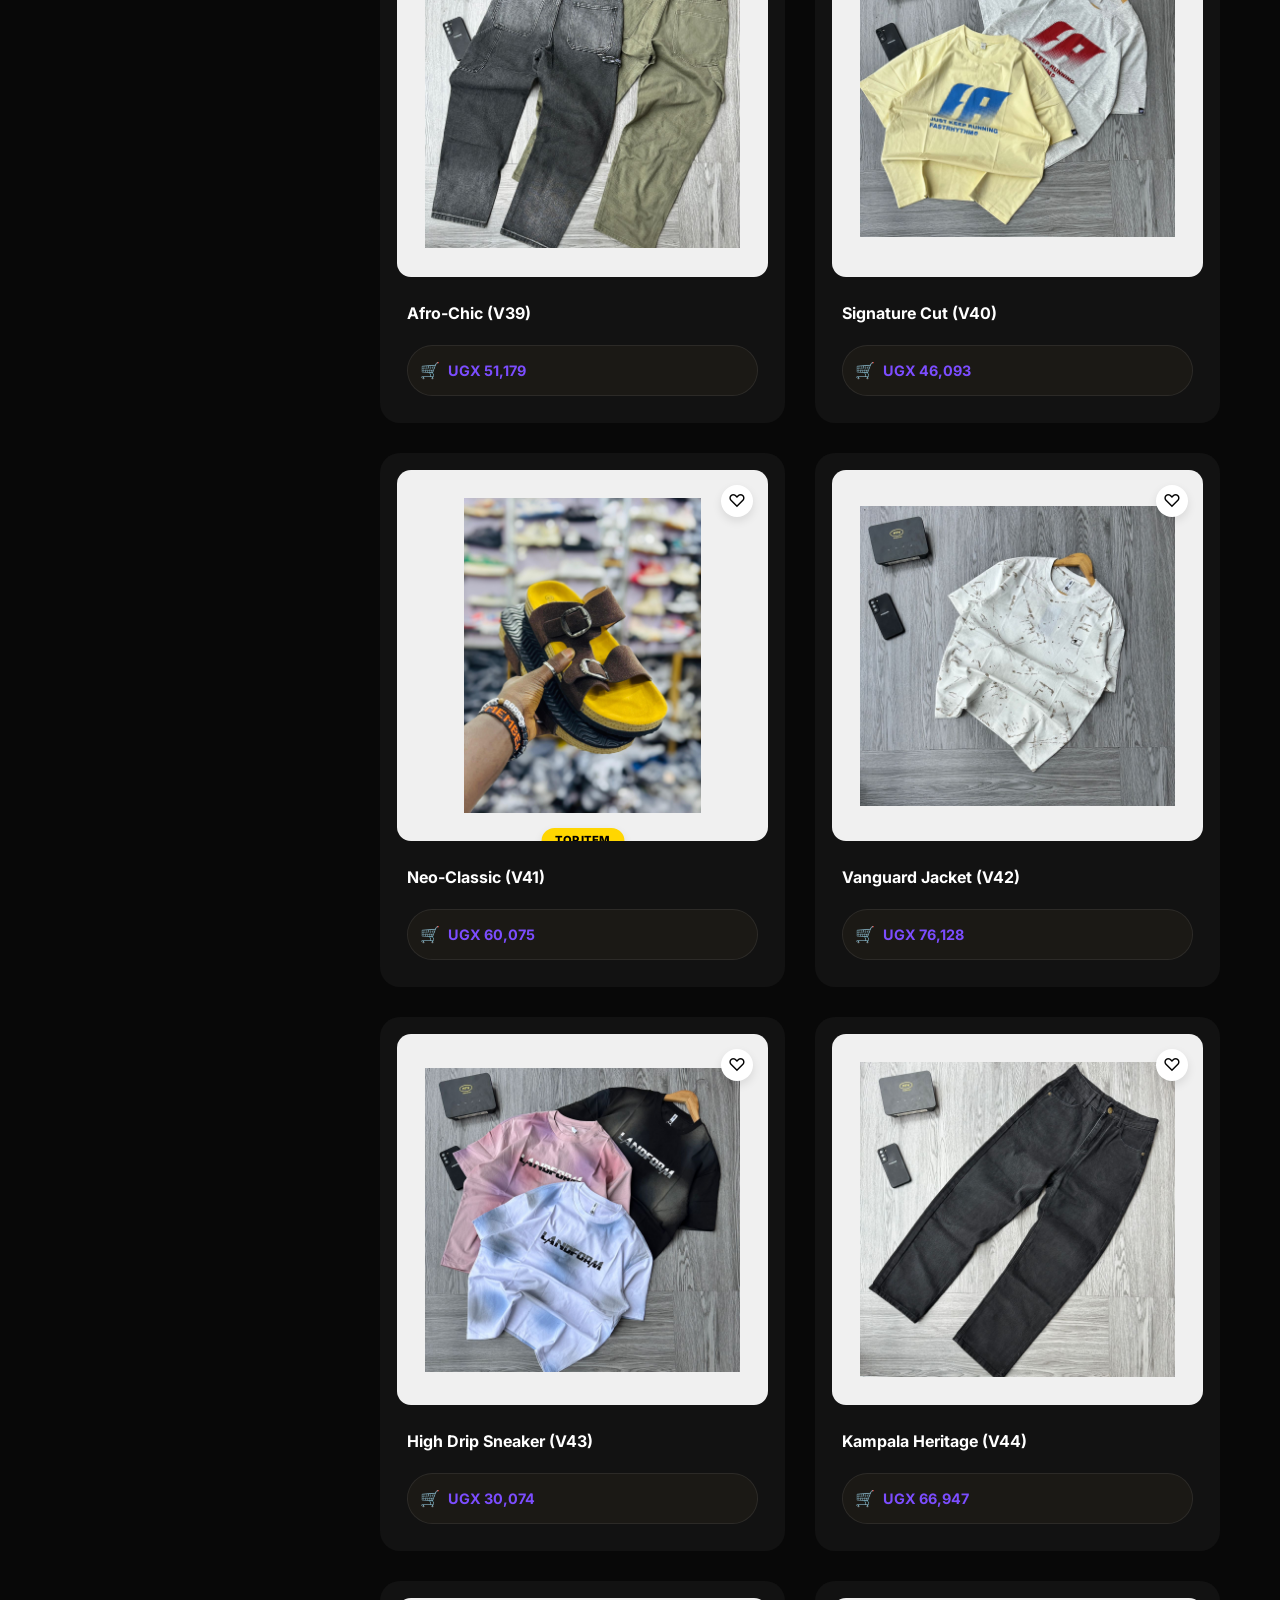
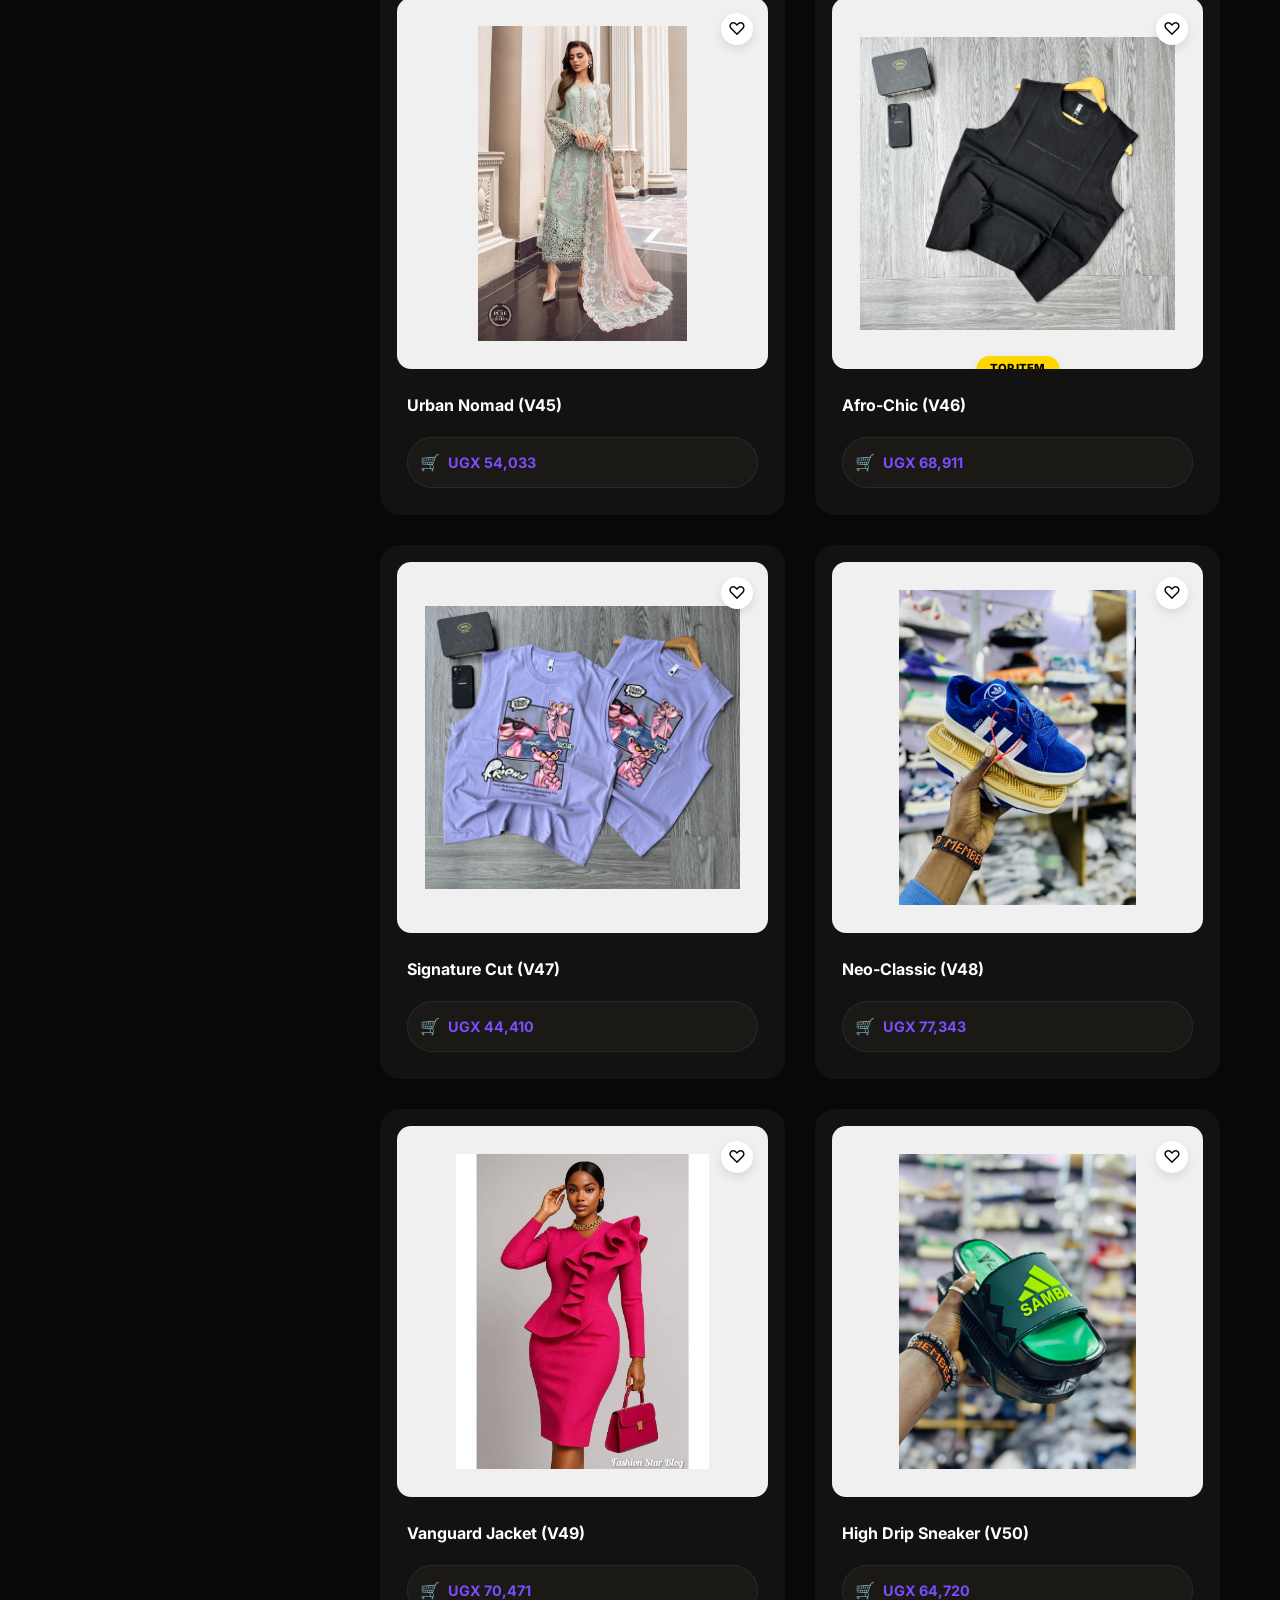
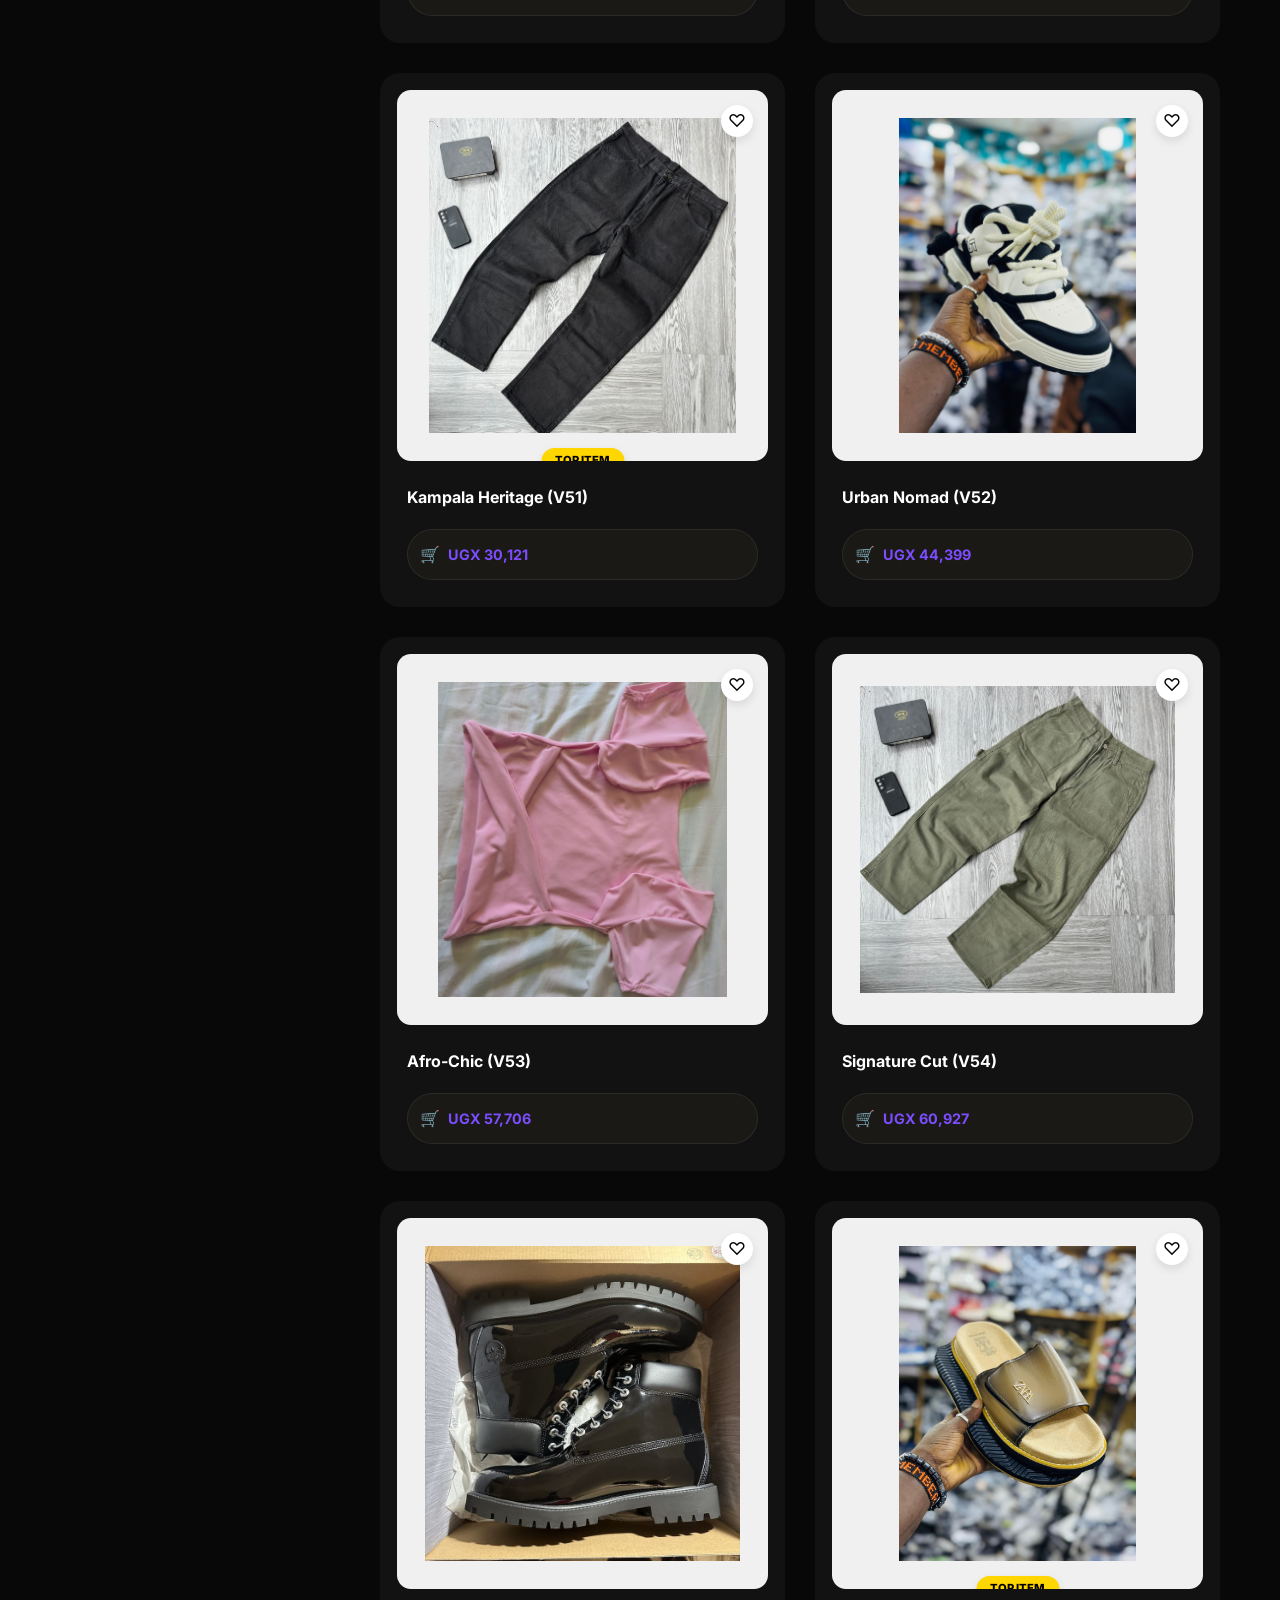
==== commit 7a2200ad: "Update item prices to range from 30k to 85k UGX" ====
--- a/collections.html
+++ b/collections.html
@@ -168,7 +168,7 @@
         if (filter !== 'all' && cat !== filter) return;
         if (searchTerm && !name.toLowerCase().includes(searchTerm)) return;
 
-        const priceVal = 85000 + (Math.random() * 250000);
+        const priceVal = 30000 + (Math.random() * 55000);
         const price = "UGX " + priceVal.toLocaleString(undefined, {maximumFractionDigits:0});
         
         const card = document.createElement('div');
